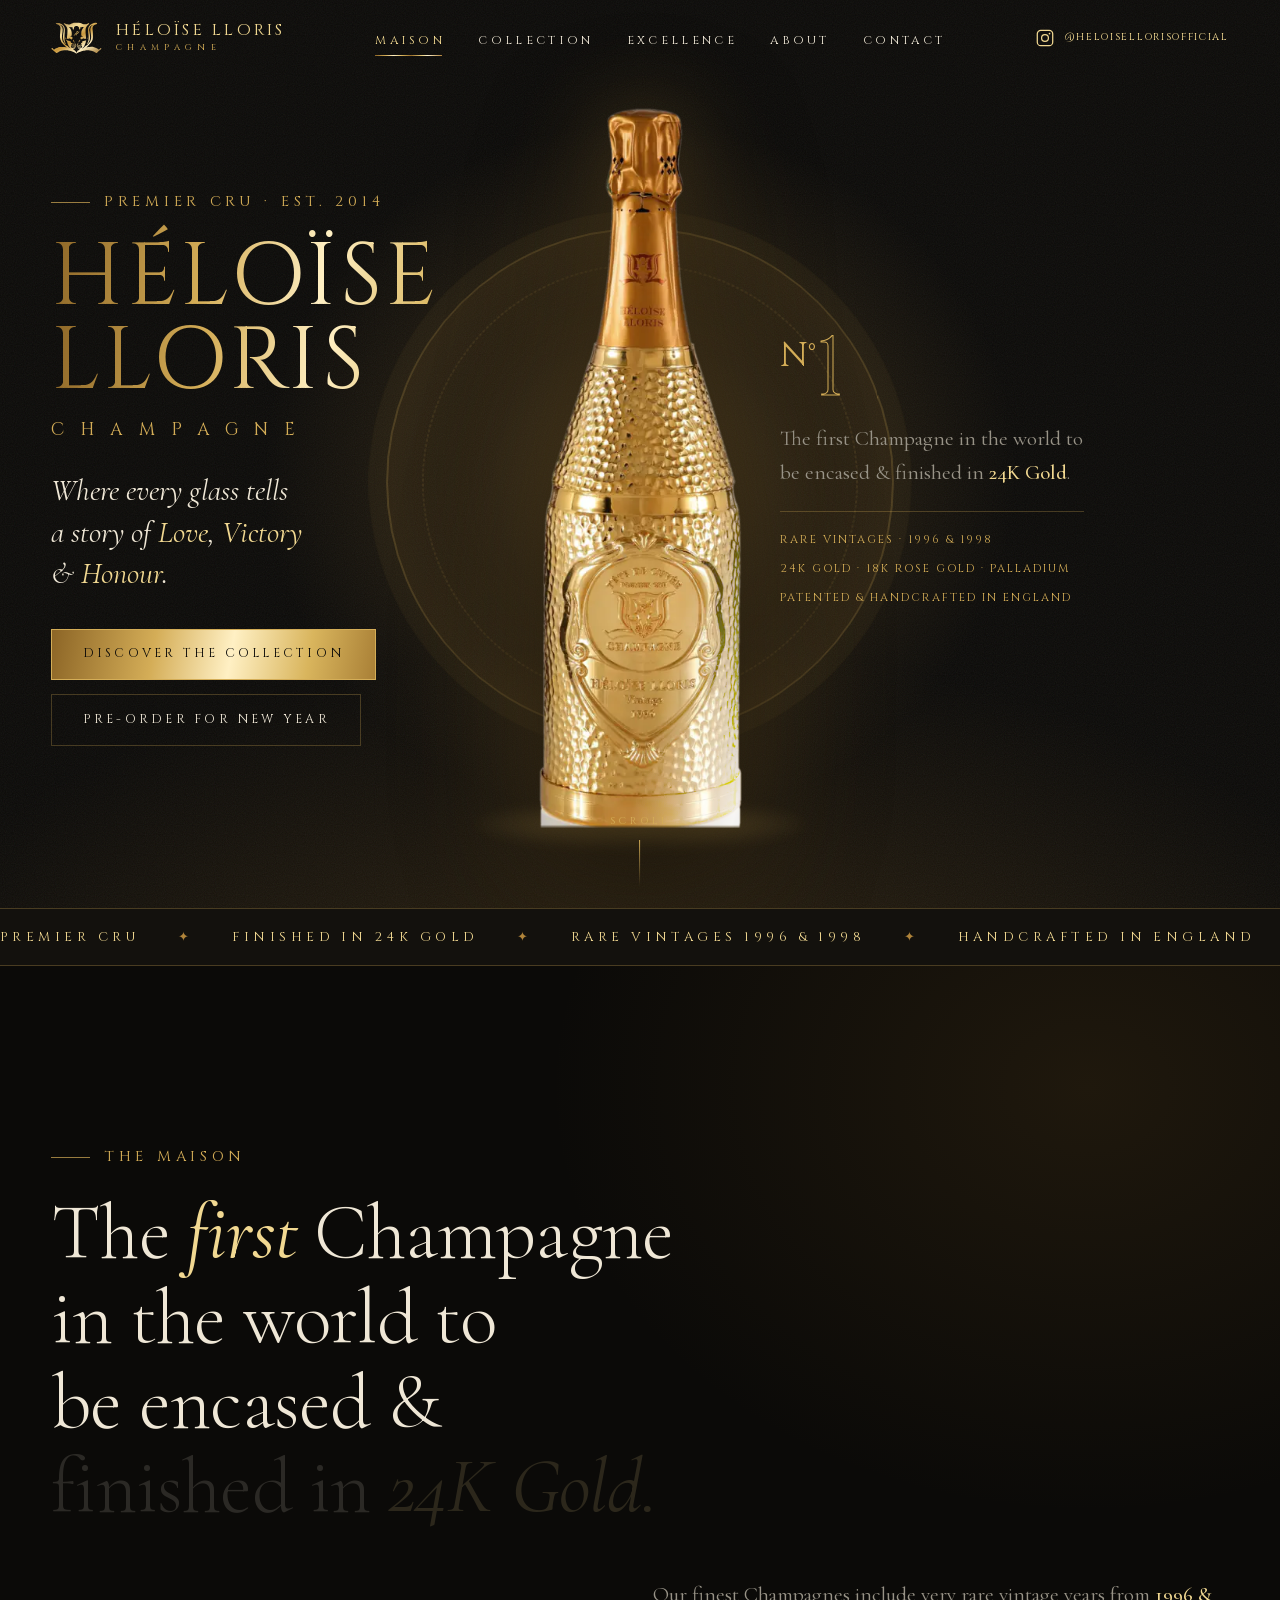
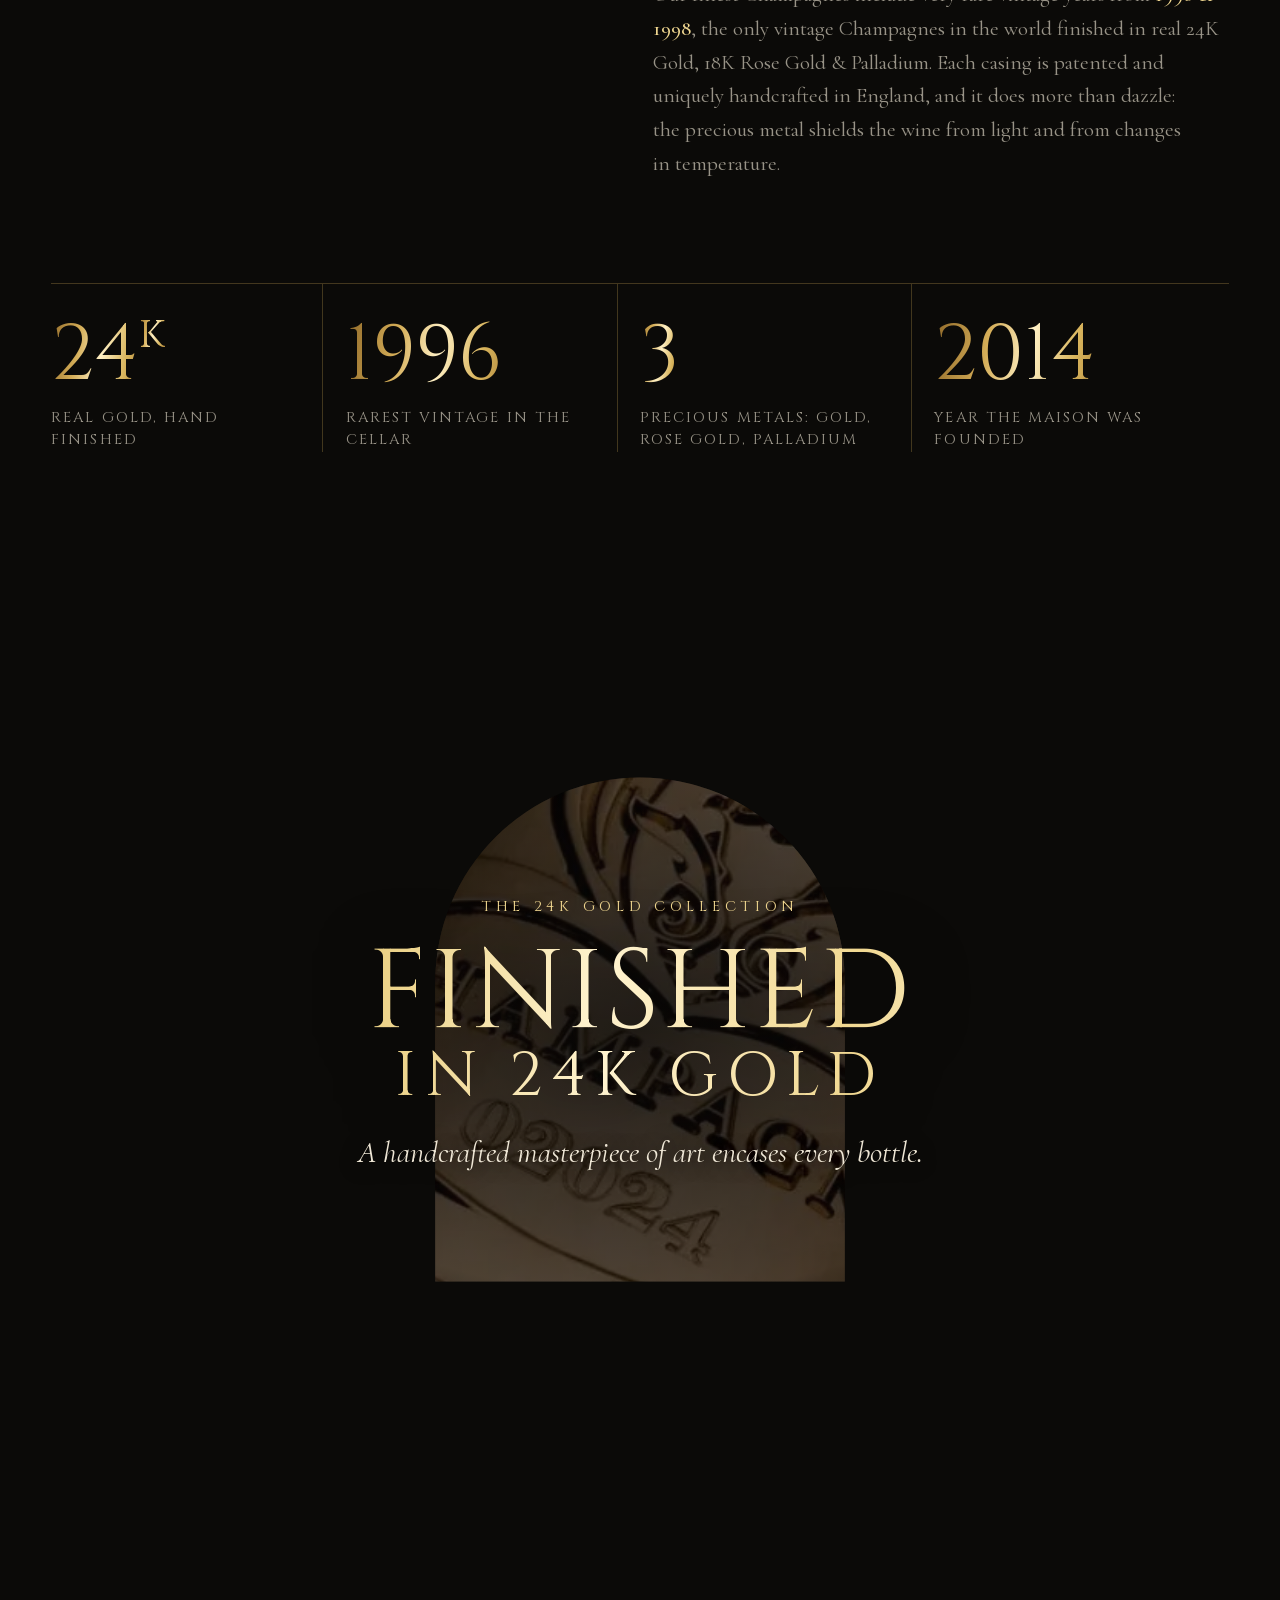
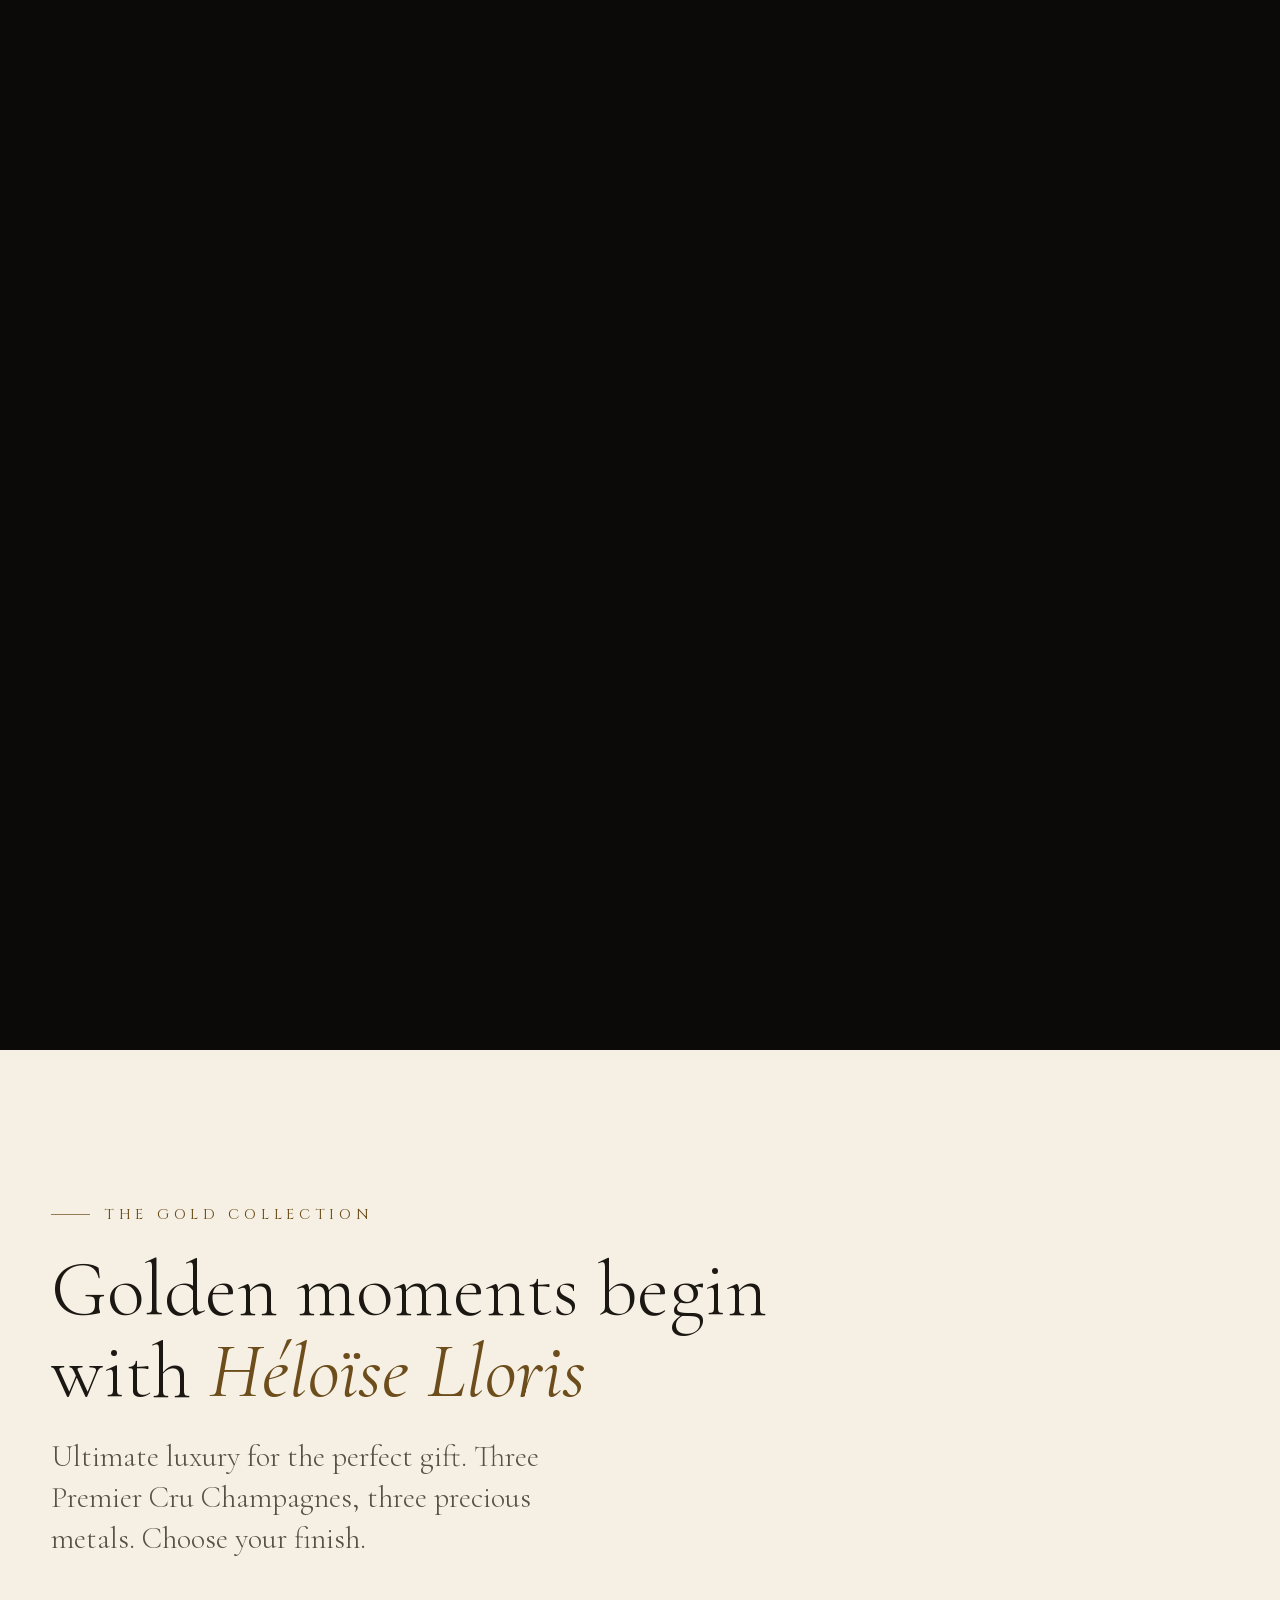
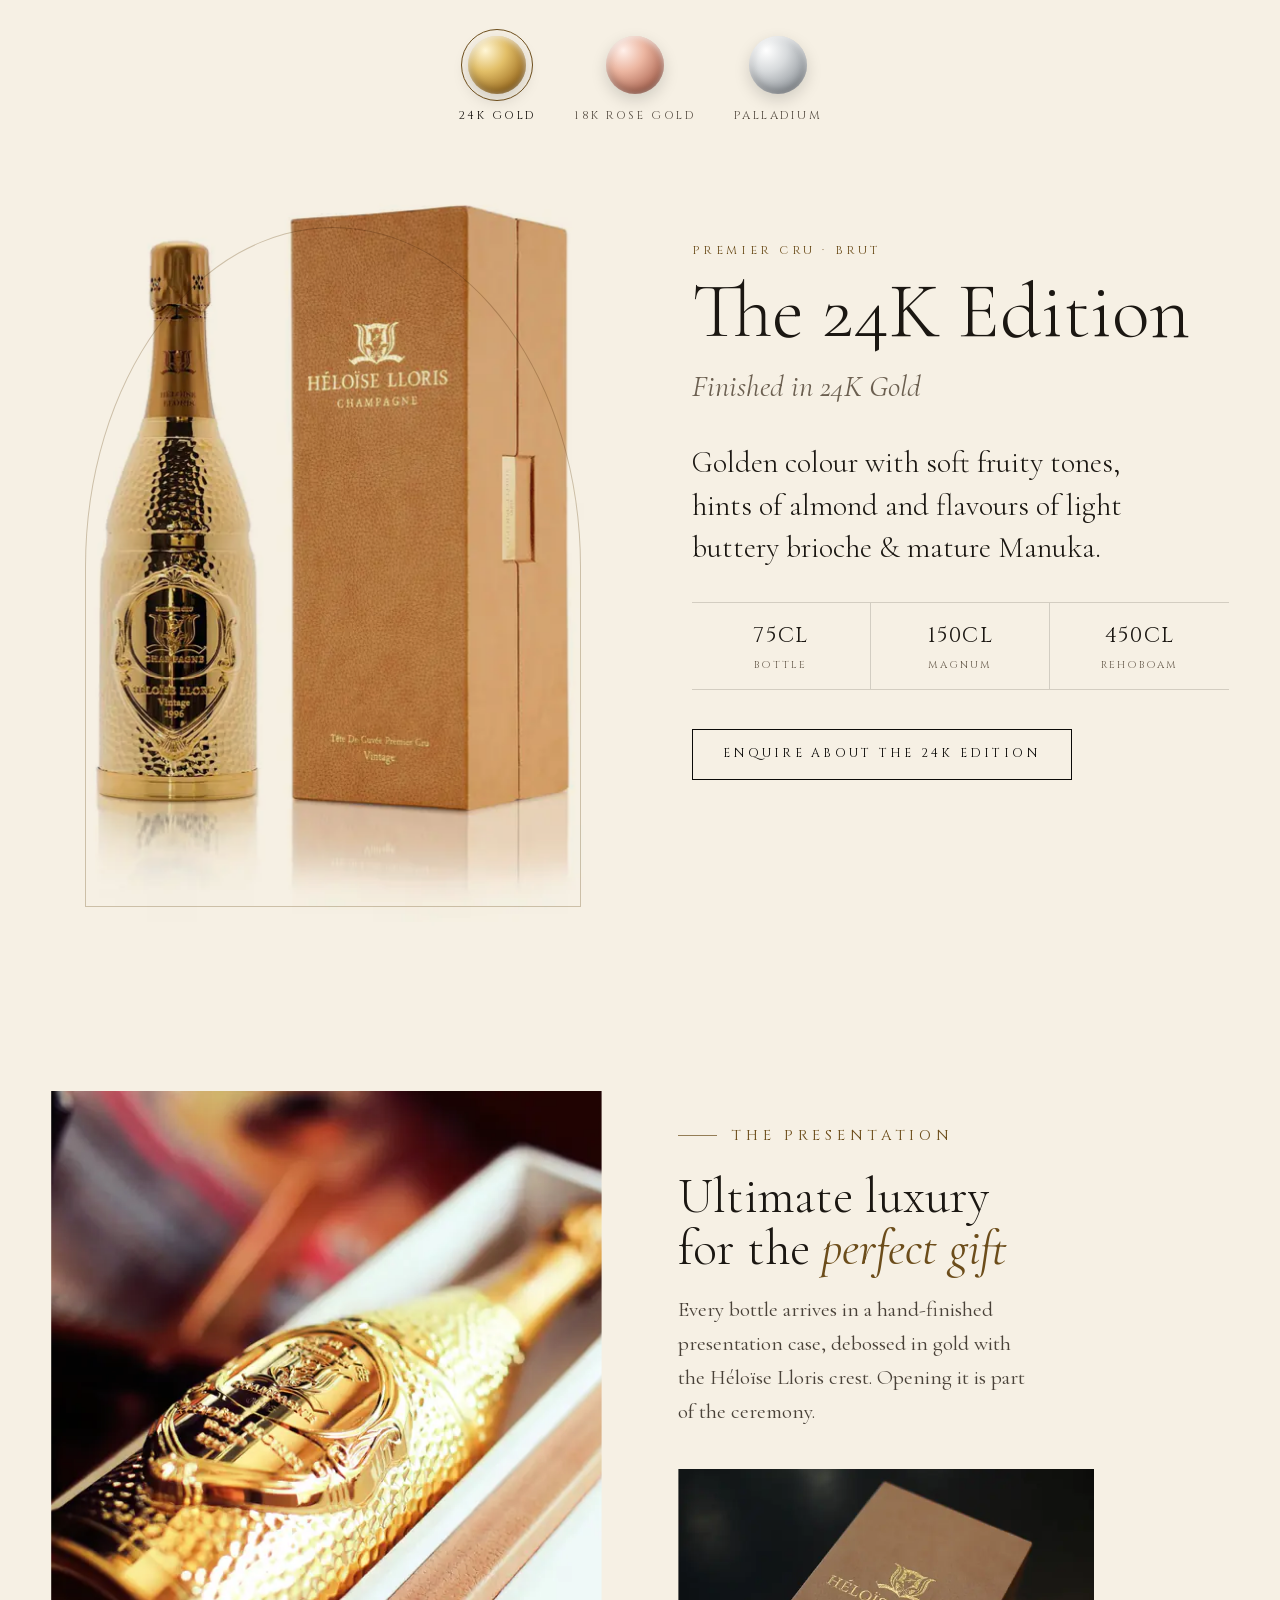
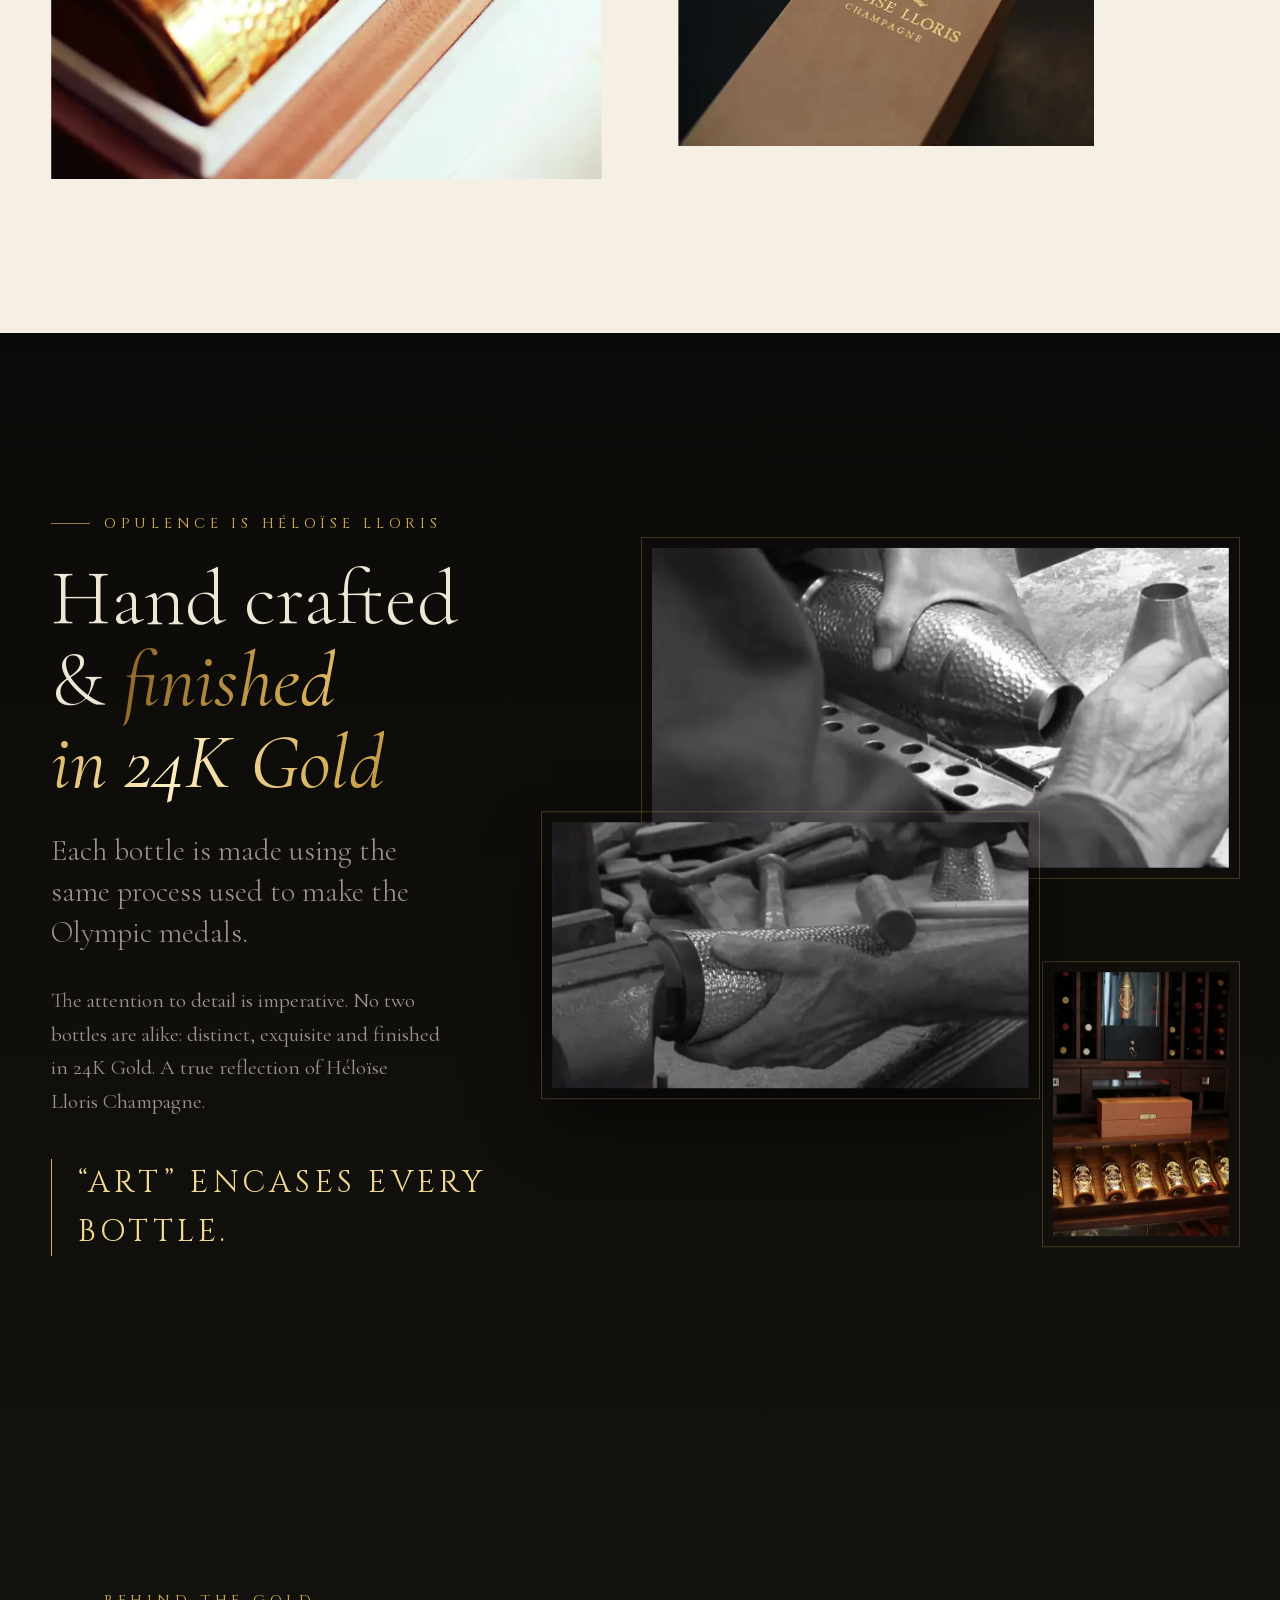
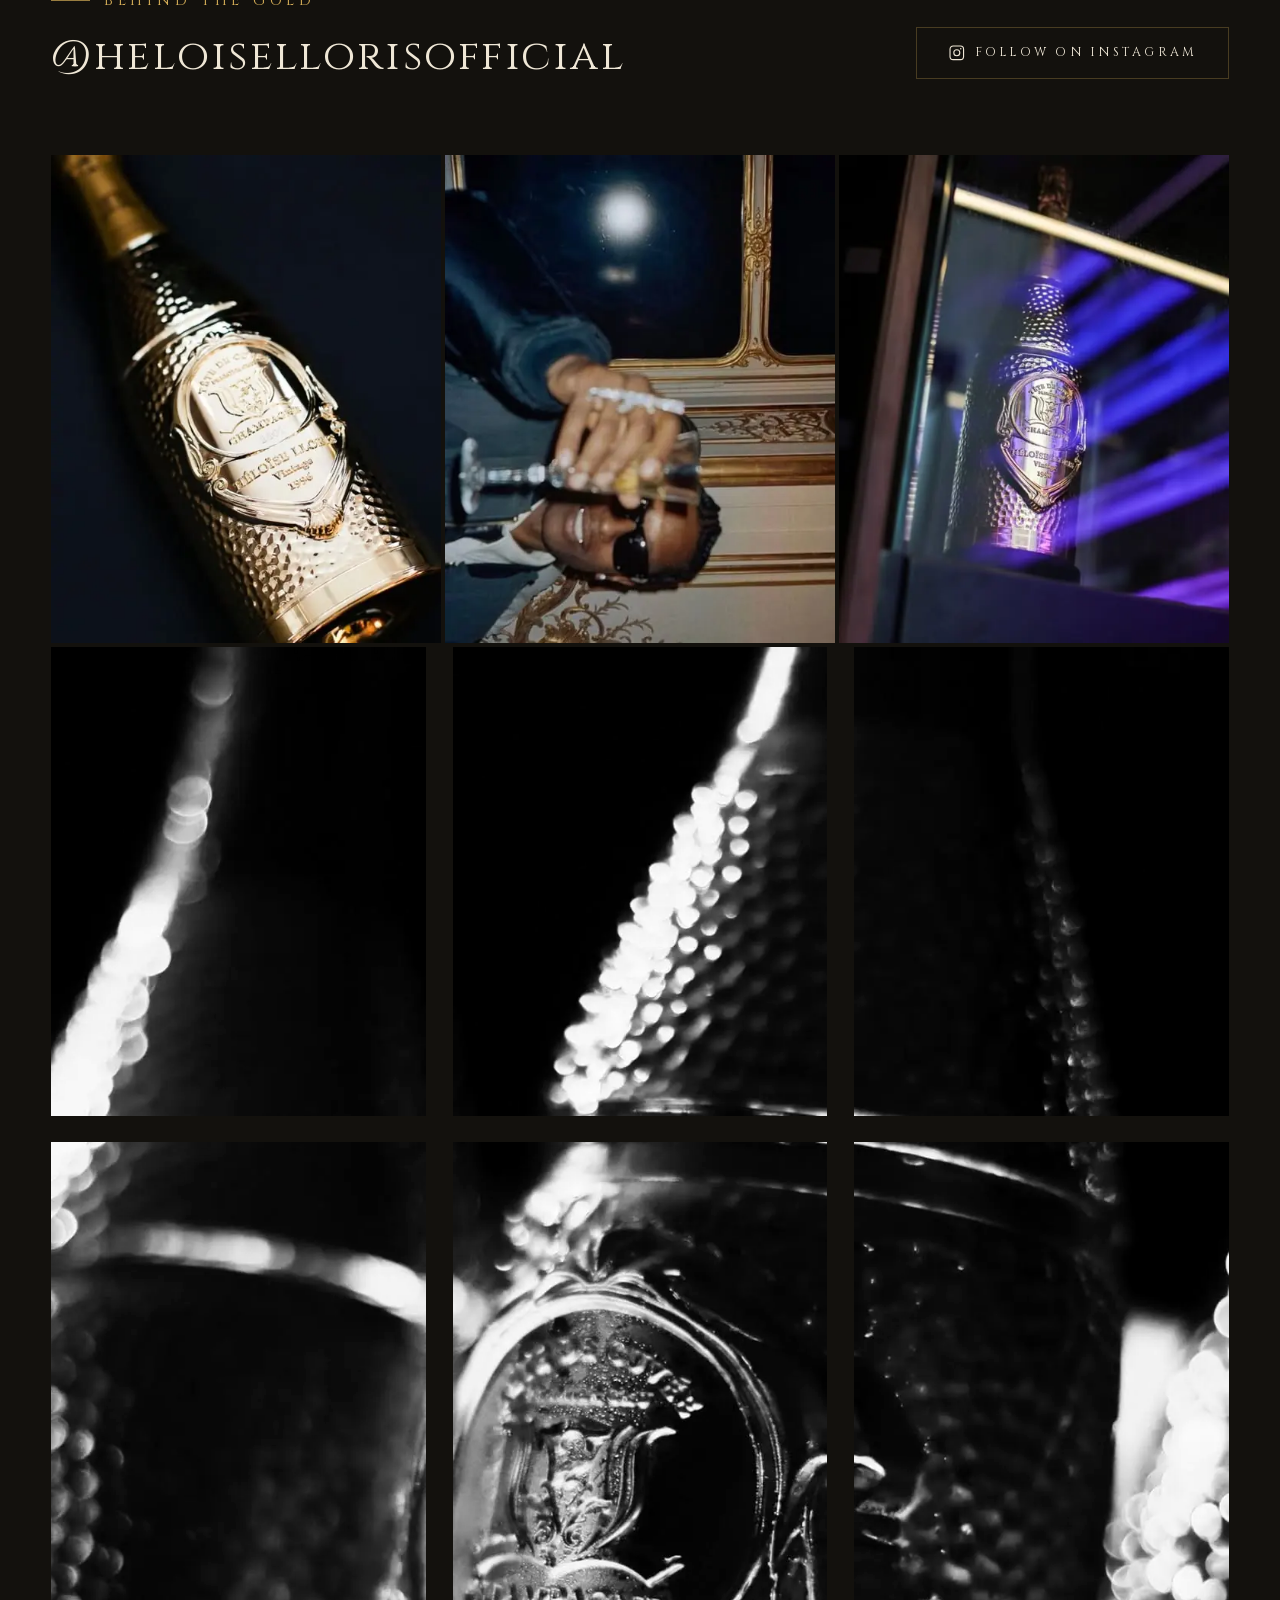
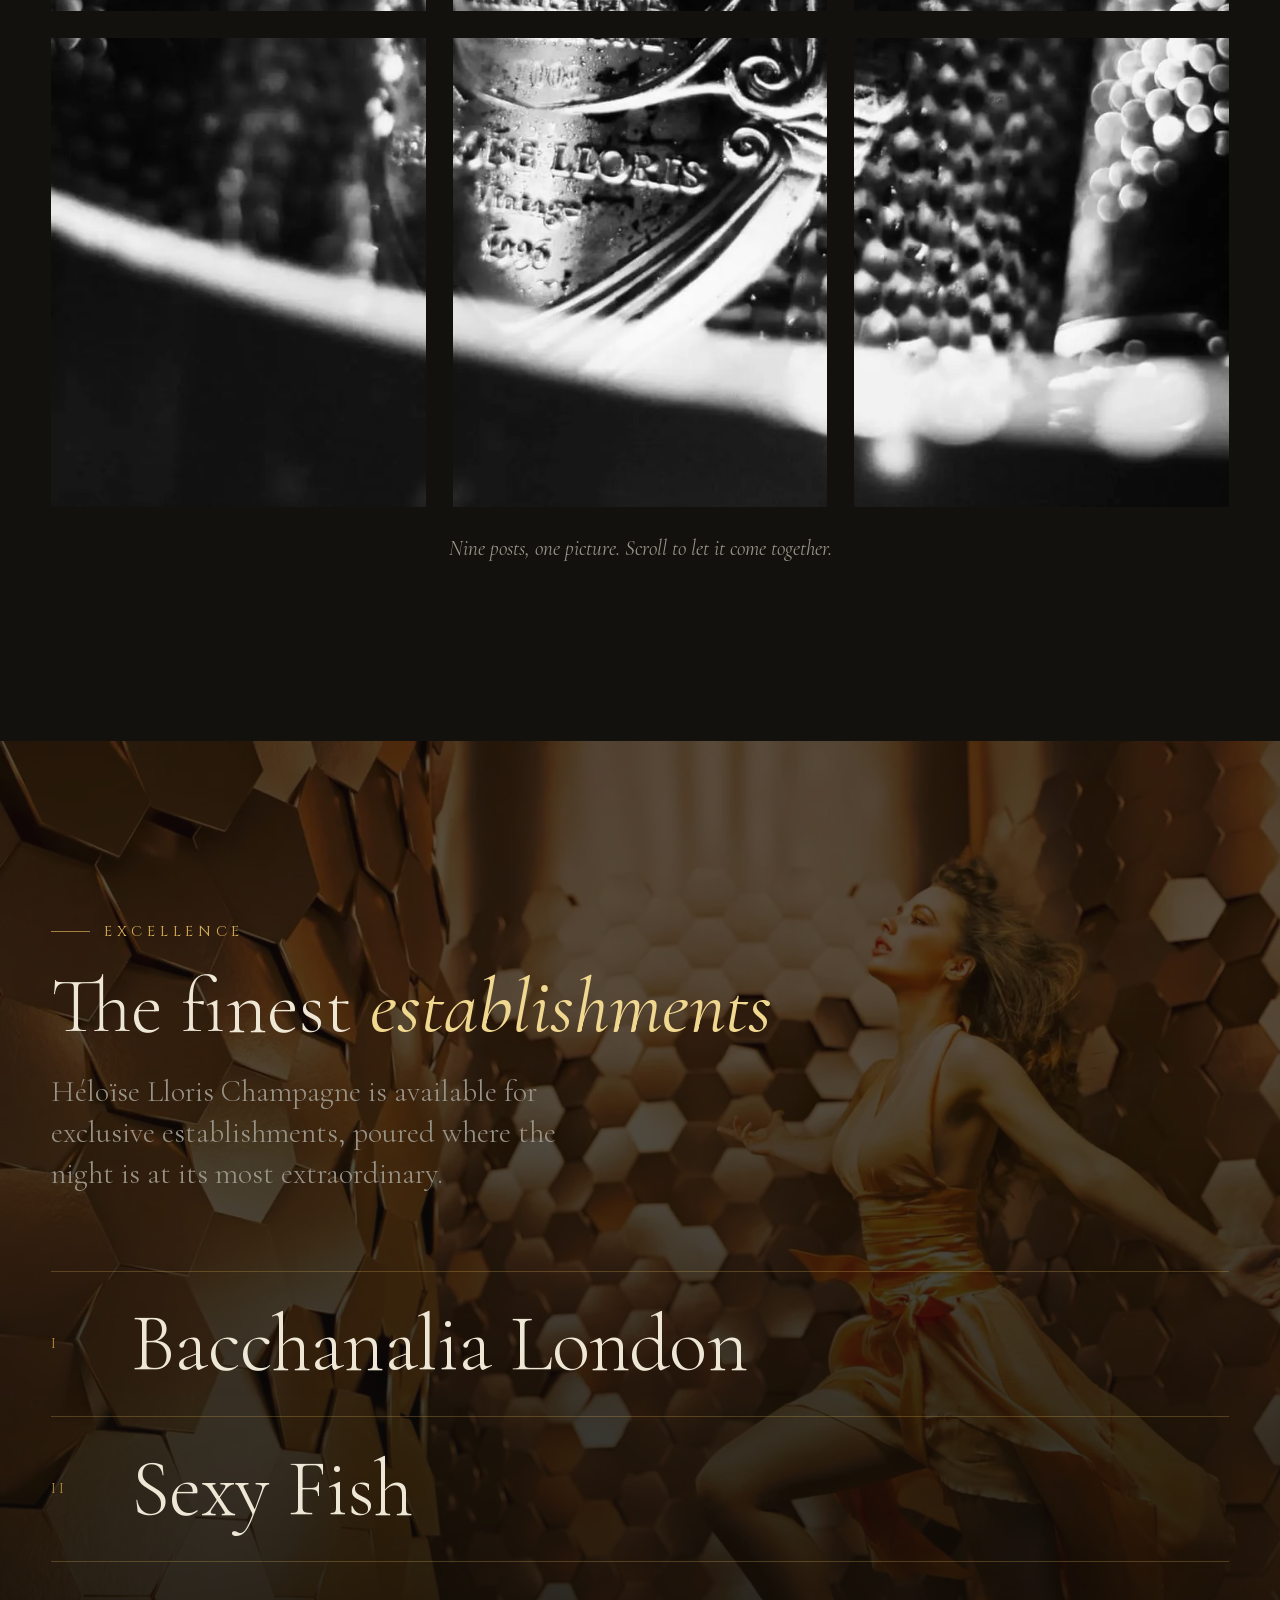
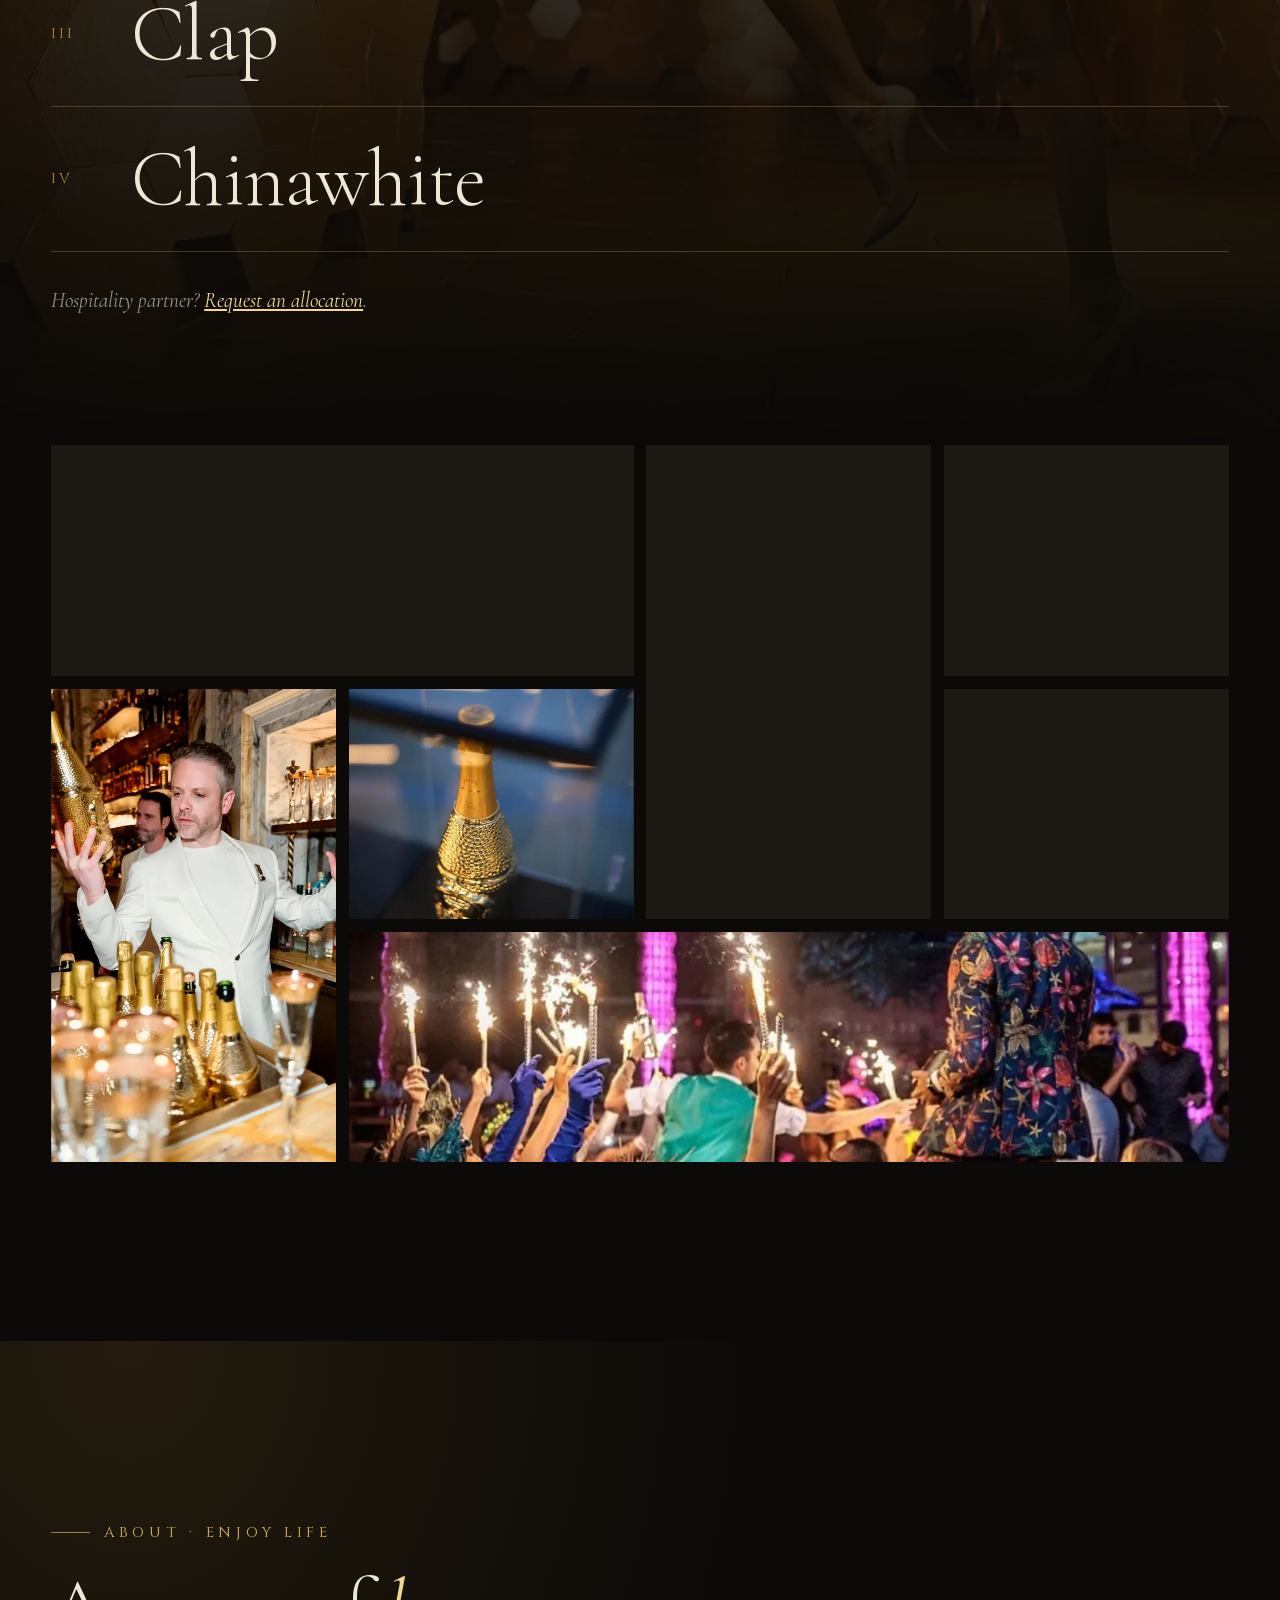
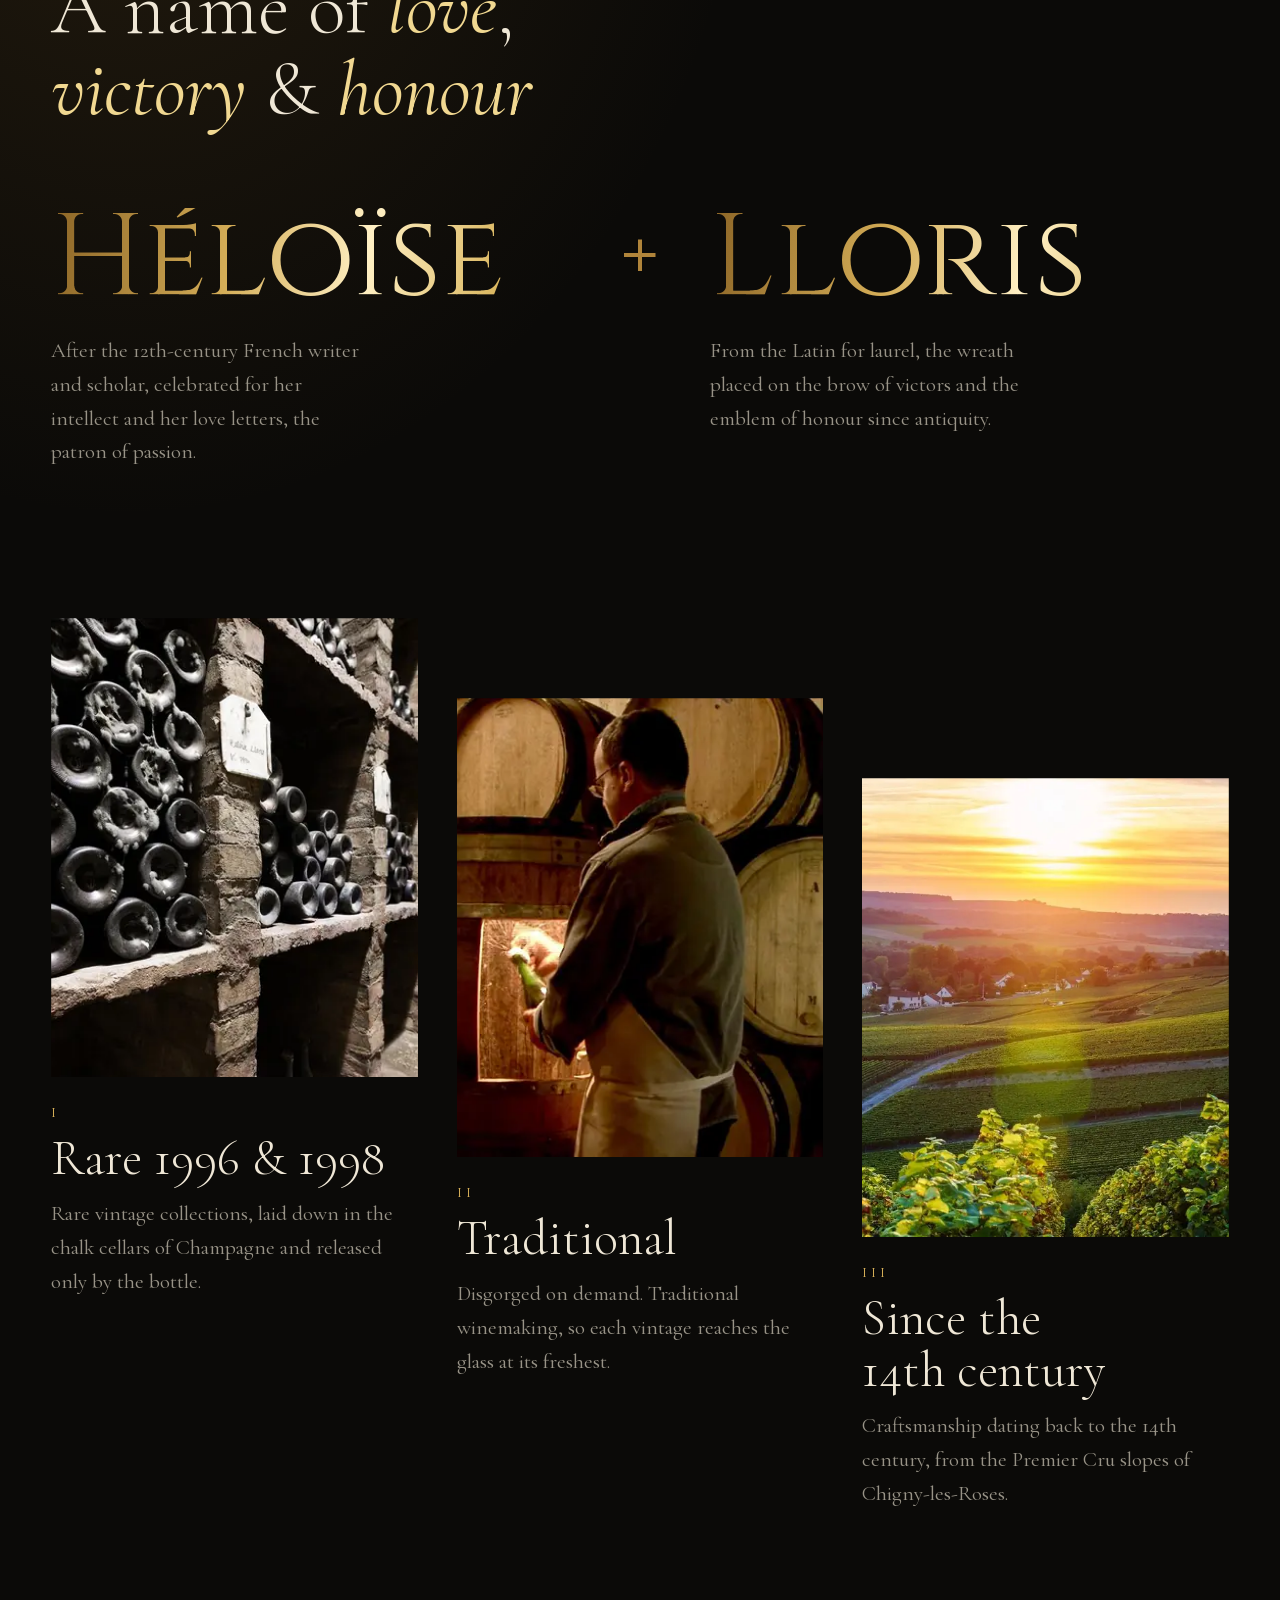
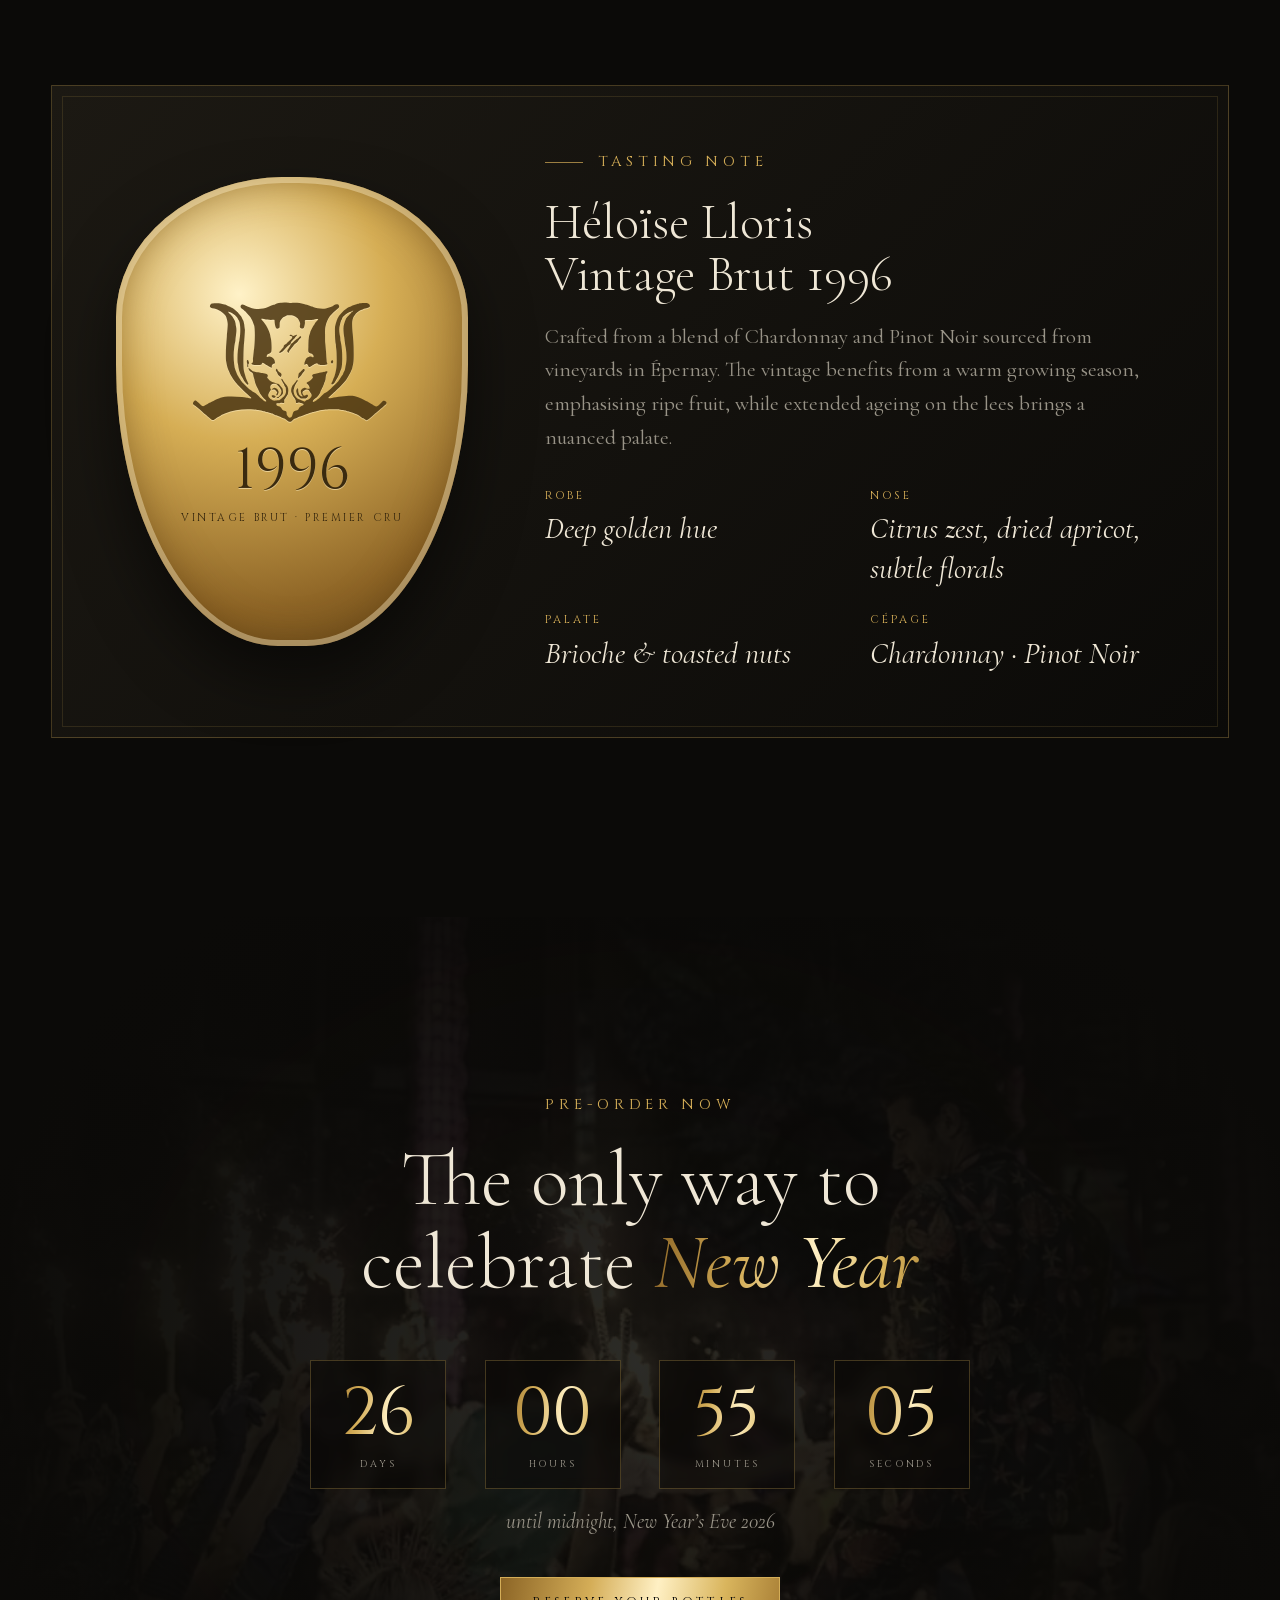
==== index.html @ 00c546fa "Rebuild Héloïse Lloris as a static, zero-dependency single page - index.html: hero with cut-out 24K " ====
<!doctype html>
<html lang="en-GB">
<head>
<meta charset="utf-8">
<meta name="viewport" content="width=device-width, initial-scale=1, viewport-fit=cover">
<title>Héloïse Lloris Champagne · Premier Cru Finished in 24K Gold</title>
<meta name="description" content="Héloïse Lloris: the first Champagne in the world encased and finished in 24K gold. Premier Cru and rare 1996 &amp; 1998 vintages in 24K gold, 18K rose gold and palladium, handcrafted in England.">
<meta name="theme-color" content="#0b0a08">
<meta name="color-scheme" content="dark light">
<link rel="canonical" href="https://tarne75.github.io/heloiselloris/">
<meta property="og:type" content="website">
<meta property="og:title" content="Héloïse Lloris Champagne · Finished in 24K Gold">
<meta property="og:description" content="The first Champagne in the world encased and finished in 24K gold. Premier Cru, handcrafted in England.">
<meta property="og:image" content="https://tarne75.github.io/heloiselloris/assets/img/og.jpg">
<meta name="twitter:card" content="summary_large_image">
<link rel="icon" href="favicon.svg" type="image/svg+xml">
<link rel="icon" href="favicon-32.png" sizes="32x32" type="image/png">
<link rel="apple-touch-icon" href="apple-touch-icon.png">
<link rel="manifest" href="site.webmanifest">
<link rel="preload" as="image" type="image/webp" href="assets/img/bottle-gold-420.webp" imagesrcset="assets/img/bottle-gold-260.webp 260w, assets/img/bottle-gold-420.webp 420w, assets/img/bottle-gold-640.webp 640w" imagesizes="(max-width: 760px) 34vw, 15vw" fetchpriority="high">
<link rel="preload" href="assets/fonts/cinzel.woff2" as="font" type="font/woff2" crossorigin>
<link rel="preload" href="assets/fonts/cormorant.woff2" as="font" type="font/woff2" crossorigin>
<link rel="stylesheet" href="assets/css/site.css">
<script>document.documentElement.classList.add("js")</script>
<script type="application/ld+json">
{"@context":"https://schema.org","@type":"Organization","name":"Héloïse Lloris Champagne","url":"https://heloiselloris.com/","email":"info@Heloise-Lloris.com","foundingDate":"2014","address":{"@type":"PostalAddress","streetAddress":"3 Rue De Rilly","postalCode":"51500","addressLocality":"Chigny-les-Roses","addressCountry":"FR"},"sameAs":["https://www.instagram.com/heloisellorisofficial/"]}
</script>
</head>
<body>
<svg class="sprite" aria-hidden="true" focusable="false">
  <defs>
    <linearGradient id="foil" x1="0" y1="0" x2="1" y2="1">
      <stop offset="0" stop-color="#8c6526"/><stop offset=".3" stop-color="#f3dc9a"/><stop offset=".5" stop-color="#c9973b"/><stop offset=".72" stop-color="#fff0c4"/><stop offset="1" stop-color="#9a6f2a"/>
    </linearGradient>
    <symbol id="ig" viewBox="0 0 24 24"><path fill="none" stroke="currentColor" stroke-width="1.5" d="M7 2.75h10A4.25 4.25 0 0 1 21.25 7v10A4.25 4.25 0 0 1 17 21.25H7A4.25 4.25 0 0 1 2.75 17V7A4.25 4.25 0 0 1 7 2.75Z"/><circle cx="12" cy="12" r="4.1" fill="none" stroke="currentColor" stroke-width="1.5"/><circle cx="17.4" cy="6.6" r="1.05" fill="currentColor"/></symbol>
  </defs>
</svg>

<a class="skip" href="#main">Skip to content</a>

<header class="masthead" id="top">
  <a class="brand" href="#home" aria-label="Héloïse Lloris Champagne, home">
    <svg class="brand__crest" aria-hidden="true"><use href="assets/img/crest-symbol.svg#crest"/></svg>
    <span class="brand__word">Héloïse Lloris <small>Champagne</small></span>
  </a>
  <nav class="nav" aria-label="Primary">
    <ul id="primary-nav" popover>
      <li class="nav__close"><button type="button" popovertarget="primary-nav" popovertargetaction="hide" aria-label="Close menu">×</button></li>
      <li><a href="#home">Maison</a></li>
      <li><a href="#collection">Collection</a></li>
      <li><a href="#excellence">Excellence</a></li>
      <li><a href="#about">About</a></li>
      <li><a href="#contact">Contact</a></li>
    </ul>
  </nav>
  <div class="masthead__tools">
    <a class="icon-link" href="https://www.instagram.com/heloisellorisofficial/" target="_blank" rel="noopener" aria-label="@heloisellorisofficial on Instagram (opens in a new tab)"><svg aria-hidden="true"><use href="#ig"/></svg><span class="icon-link__handle">@heloisellorisofficial</span></a>
    <button class="menu-btn" type="button" popovertarget="primary-nav" aria-label="Open menu"><span></span><span></span></button>
  </div>
  <span class="progress" aria-hidden="true"></span>
</header>

<main id="main">

  <!-- ============ HOME / HERO ============ -->
  <section class="hero" id="home" data-spy aria-labelledby="hero-title">
    <div class="hero__bubbles" aria-hidden="true"><i></i><i></i><i></i><i></i><i></i><i></i><i></i><i></i><i></i><i></i><i></i><i></i><i></i><i></i></div>
    <div class="hero__copy">
      <p class="eyebrow">Premier Cru · Est. 2014</p>
      <h1 class="hero__title" id="hero-title"><span class="foil">Héloïse</span> <span class="foil">Lloris</span><span class="hero__sub">Champagne</span></h1>
      <p class="hero__tagline">Where every glass tells a story of <em>Love</em>, <em>Victory</em> &amp; <em>Honour</em>.</p>
      <div class="hero__cta">
        <a class="btn btn--gold" href="#collection">Discover the collection</a>
        <a class="btn btn--ghost" href="#preorder">Pre-order for New Year</a>
      </div>
    </div>
    <figure class="hero__bottle">
      <span class="halo" aria-hidden="true"></span>
      <img src="assets/img/bottle-gold-420.webp" srcset="assets/img/bottle-gold-260.webp 260w, assets/img/bottle-gold-420.webp 420w, assets/img/bottle-gold-640.webp 640w" sizes="(max-width: 760px) 34vw, 15vw" width="420" height="1491" alt="A bottle of Héloïse Lloris Vintage 1996, encased in hammered 24K gold" fetchpriority="high">
      <span class="sweep" aria-hidden="true"></span>
    </figure>
    <aside class="hero__aside">
      <p class="numero"><span>N°</span>1</p>
      <p>The first Champagne in the world to be encased &amp; finished in <strong>24K Gold</strong>.</p>
      <ul class="hero__facts">
        <li>Rare vintages · 1996 &amp; 1998</li>
        <li>24K Gold · 18K Rose Gold · Palladium</li>
        <li>Patented &amp; handcrafted in England</li>
      </ul>
    </aside>
    <a class="scroll-cue" href="#manifesto"><span>Scroll</span><i aria-hidden="true"></i></a>
  </section>

  <div class="marquee" aria-hidden="true">
    <div class="marquee__track">
      <span>Premier Cru</span><b>✦</b><span>Finished in 24K Gold</span><b>✦</b><span>Rare Vintages 1996 &amp; 1998</span><b>✦</b><span>Handcrafted in England</span><b>✦</b><span>Disgorged on Demand</span><b>✦</b><span>Chigny-les-Roses</span><b>✦</b>
      <span>Premier Cru</span><b>✦</b><span>Finished in 24K Gold</span><b>✦</b><span>Rare Vintages 1996 &amp; 1998</span><b>✦</b><span>Handcrafted in England</span><b>✦</b><span>Disgorged on Demand</span><b>✦</b><span>Chigny-les-Roses</span><b>✦</b>
    </div>
  </div>

  <!-- ============ MANIFESTO ============ -->
  <section class="manifesto" id="manifesto" aria-labelledby="manifesto-title">
    <div class="wrap">
      <p class="eyebrow" data-reveal>The Maison</p>
      <h2 class="manifesto__text" id="manifesto-title" data-words>The first Champagne in the world to be encased &amp; finished in 24K Gold.</h2>
      <div class="manifesto__body" data-reveal>
        <p>Our finest Champagnes include very rare vintage years from <strong>1996 &amp; 1998</strong>, the only vintage Champagnes in the world finished in real 24K Gold, 18K Rose Gold &amp; Palladium. Each casing is patented and uniquely handcrafted in England, and it does more than dazzle: the precious metal shields the wine from light and from changes in temperature.</p>
      </div>
      <dl class="stats">
        <div data-reveal><dt><span data-count="24">24</span><em>K</em></dt><dd>Real gold, hand finished</dd></div>
        <div data-reveal style="--d:.1s"><dt><span data-count="1996">1996</span></dt><dd>Rarest vintage in the cellar</dd></div>
        <div data-reveal style="--d:.2s"><dt><span data-count="3">3</span></dt><dd>Precious metals: gold, rose gold, palladium</dd></div>
        <div data-reveal style="--d:.3s"><dt><span data-count="2014">2014</span></dt><dd>Year the Maison was founded</dd></div>
      </dl>
    </div>
  </section>

  <!-- ============ FINISHED IN 24K GOLD (scroll stage) ============ -->
  <section class="stage" id="gold" aria-labelledby="gold-title">
    <div class="stage__pin">
      <div class="stage__window">
        <img data-srcset="assets/img/crest-1998-640.webp 640w, assets/img/crest-1998-1125.webp 1125w" sizes="100vw" width="1125" height="1406" alt="Close-up of the hammered 24K gold casing, engraved Héloïse Lloris Vintage 1998" decoding="async" data-defer>
        <noscript><img src="assets/img/crest-1998-1125.webp" width="1125" height="1406" alt=""></noscript>
      </div>
      <div class="stage__copy">
        <p class="eyebrow">The 24K Gold Collection</p>
        <h2 id="gold-title"><span class="foil">Finished</span> <span class="foil">in 24K Gold</span></h2>
        <p>A handcrafted masterpiece of art encases every bottle.</p>
      </div>
    </div>
  </section>

  <!-- ============ COLLECTION ============ -->
  <section class="collection" id="collection" data-spy aria-labelledby="collection-title">
    <div class="wrap">
      <header class="section-head" data-reveal>
        <p class="eyebrow">The Gold Collection</p>
        <h2 id="collection-title">Golden moments begin with <em>Héloïse Lloris</em></h2>
        <p class="lede">Ultimate luxury for the perfect gift. Three Premier Cru Champagnes, three precious metals. Choose your finish.</p>
      </header>

      <div class="atelier" data-reveal>
        <fieldset class="metals">
          <legend class="visually-hidden">Choose a finish</legend>
          <label class="metal metal--gold"><input type="radio" name="metal" value="gold" checked><span class="metal__chip" aria-hidden="true"></span><span class="metal__name">24K Gold</span></label>
          <label class="metal metal--rose"><input type="radio" name="metal" value="rose"><span class="metal__chip" aria-hidden="true"></span><span class="metal__name">18K Rose Gold</span></label>
          <label class="metal metal--palladium"><input type="radio" name="metal" value="palladium"><span class="metal__chip" aria-hidden="true"></span><span class="metal__name">Palladium</span></label>
        </fieldset>

        <div class="atelier__stage">
          <div class="atelier__photos">
            <img class="ph ph--gold" src="assets/img/prod-gold-1000.webp" srcset="assets/img/prod-gold-560.webp 560w, assets/img/prod-gold-1000.webp 1000w" sizes="(max-width: 900px) 90vw, 42vw" width="1000" height="1370" alt="Héloïse Lloris 24K Edition bottle beside its leather presentation box" loading="lazy" decoding="async">
            <img class="ph ph--rose" src="assets/img/prod-rose-1000.webp" srcset="assets/img/prod-rose-560.webp 560w, assets/img/prod-rose-1000.webp 1000w" sizes="(max-width: 900px) 90vw, 42vw" width="1000" height="1370" alt="Héloïse Lloris 18K Edition bottle in rose gold beside its presentation box" loading="lazy" decoding="async">
            <img class="ph ph--palladium" src="assets/img/prod-palladium-1000.webp" srcset="assets/img/prod-palladium-560.webp 560w, assets/img/prod-palladium-1000.webp 1000w" sizes="(max-width: 900px) 90vw, 42vw" width="1000" height="1370" alt="Héloïse Lloris Palladium Edition bottle beside its presentation box" loading="lazy" decoding="async">
          </div>

          <div class="atelier__panels">
            <article class="edition edition--gold">
              <p class="edition__kicker">Premier Cru · Brut</p>
              <h3>The 24K Edition</h3>
              <p class="edition__finish">Finished in 24K Gold</p>
              <p>Golden colour with soft fruity tones, hints of almond and flavours of light buttery brioche &amp; mature Manuka.</p>
              <ul class="sizes" aria-label="Available sizes"><li><b>75cl</b>Bottle</li><li><b>150cl</b>Magnum</li><li><b>450cl</b>Rehoboam</li></ul>
              <a class="btn btn--ink" href="#contact" data-enquire="24K Edition">Enquire about the 24K Edition</a>
            </article>
            <article class="edition edition--rose">
              <p class="edition__kicker">Premier Cru · Extra Dry Rosé</p>
              <h3>The 18K Edition</h3>
              <p class="edition__finish">Finished in 18K Rose Gold</p>
              <p>Pale pink colour, exuberant sparkle, with layers of zesty cherry blossom, light fruitiness and a delicious background hint of crisp blueberries.</p>
              <ul class="sizes" aria-label="Available sizes"><li><b>75cl</b>Bottle</li><li><b>150cl</b>Magnum</li><li><b>450cl</b>Rehoboam</li></ul>
              <a class="btn btn--ink" href="#contact" data-enquire="18K Edition">Enquire about the 18K Edition</a>
            </article>
            <article class="edition edition--palladium">
              <p class="edition__kicker">Premier Cru · Sec</p>
              <h3>The Palladium Edition</h3>
              <p class="edition__finish">Finished in Palladium</p>
              <p>Pale gold with sweet jasmine &amp; Manuka flavours, light almond tones &amp; a zesty fruitiness.</p>
              <ul class="sizes" aria-label="Available sizes"><li><b>75cl</b>Bottle</li><li><b>150cl</b>Magnum</li><li><b>450cl</b>Rehoboam</li></ul>
              <a class="btn btn--ink" href="#contact" data-enquire="Palladium Edition">Enquire about the Palladium Edition</a>
            </article>
          </div>
        </div>
      </div>

      <div class="gift">
        <figure class="gift__img reveal-img" data-reveal="img">
          <img src="assets/img/giftbox-1200.webp" srcset="assets/img/giftbox-640.webp 640w, assets/img/giftbox-1200.webp 1200w" sizes="(max-width: 900px) 92vw, 46vw" width="1200" height="1346" alt="A gold Héloïse Lloris bottle resting in its luxury gift box" loading="lazy" decoding="async">
        </figure>
        <div class="gift__copy" data-reveal>
          <p class="eyebrow">The Presentation</p>
          <h3>Ultimate luxury for the <em>perfect gift</em></h3>
          <p>Every bottle arrives in a hand-finished presentation case, debossed in gold with the Héloïse Lloris crest. Opening it is part of the ceremony.</p>
          <figure class="gift__inset reveal-img" data-reveal="img">
            <img src="assets/img/box-640.webp" srcset="assets/img/box-640.webp 640w, assets/img/box-1050.webp 1050w" sizes="(max-width: 900px) 80vw, 26vw" width="1050" height="700" alt="The leather Héloïse Lloris case, debossed with the gold crest" loading="lazy" decoding="async">
          </figure>
        </div>
      </div>
    </div>
  </section>

  <!-- ============ CRAFT / OPULENCE ============ -->
  <section class="craft" id="craft" aria-labelledby="craft-title">
    <div class="wrap craft__grid">
      <div class="craft__copy" data-reveal>
        <p class="eyebrow">Opulence is Héloïse Lloris</p>
        <h2 id="craft-title">Hand crafted &amp; <span class="foil">finished in 24K Gold</span></h2>
        <p class="lede">Each bottle is made using the same process used to make the Olympic medals.</p>
        <p>The attention to detail is imperative. No two bottles are alike: distinct, exquisite and finished in 24K Gold. A true reflection of Héloïse Lloris Champagne.</p>
        <blockquote class="craft__quote"><p>“Art” encases every bottle.</p></blockquote>
      </div>
      <figure class="craft__a reveal-img" data-reveal="img" data-parallax="-0.06">
        <img src="assets/img/craft-1-1100.webp" srcset="assets/img/craft-1-640.webp 640w, assets/img/craft-1-1100.webp 1100w" sizes="(max-width: 900px) 92vw, 44vw" width="1100" height="610" alt="A craftsman's hands shaping a hammered metal casing" loading="lazy" decoding="async">
      </figure>
      <figure class="craft__b reveal-img" data-reveal="img" data-parallax="0.08">
        <img src="assets/img/craft-2-1100.webp" srcset="assets/img/craft-2-640.webp 640w, assets/img/craft-2-1100.webp 1100w" sizes="(max-width: 900px) 92vw, 36vw" width="1100" height="614" alt="Hammering the textured surface of a casing by hand" loading="lazy" decoding="async">
      </figure>
      <figure class="craft__c reveal-img" data-reveal="img" data-parallax="-0.1">
        <img src="assets/img/cabinet-467.webp" width="467" height="700" alt="A wall of gold Héloïse Lloris bottles beneath a display cabinet" loading="lazy" decoding="async">
      </figure>
    </div>
  </section>

  <!-- ============ INSTAGRAM ============ -->
  <section class="insta" id="instagram" aria-labelledby="insta-title">
    <div class="wrap">
      <header class="section-head section-head--split" data-reveal>
        <div>
          <p class="eyebrow">Behind the Gold</p>
          <h2 id="insta-title">@heloisellorisofficial</h2>
        </div>
        <a class="btn btn--ghost" href="https://www.instagram.com/heloisellorisofficial/" target="_blank" rel="noopener"><svg class="i" aria-hidden="true"><use href="#ig"/></svg> Follow on Instagram</a>
      </header>
      <div class="ig-feed">
        <a class="ig-tile" href="https://www.instagram.com/heloisellorisofficial/" target="_blank" rel="noopener" data-reveal style="--d:0s"><img src="assets/img/ig-01.webp" width="512" height="640" alt="A gold Vintage 1996 bottle against midnight blue" loading="lazy" decoding="async"></a>
        <a class="ig-tile" href="https://www.instagram.com/heloisellorisofficial/" target="_blank" rel="noopener" data-reveal style="--d:.08s"><img src="assets/img/ig-02.webp" width="512" height="640" alt="A guest raising a Héloïse Lloris bottle in a gilded salon" loading="lazy" decoding="async"></a>
        <a class="ig-tile" href="https://www.instagram.com/heloisellorisofficial/" target="_blank" rel="noopener" data-reveal style="--d:.16s"><img src="assets/img/ig-03.webp" width="512" height="640" alt="A palladium bottle lit in violet inside a glass display" loading="lazy" decoding="async"></a>
      </div>
      <div class="puzzle" data-puzzle aria-label="A nine-post Instagram mosaic showing a Héloïse Lloris Vintage 1996 bottle in black and white" role="img">
        <img src="assets/img/ig-04.webp" width="450" height="563" alt="" loading="lazy" decoding="async">
        <img src="assets/img/ig-05.webp" width="450" height="563" alt="" loading="lazy" decoding="async">
        <img src="assets/img/ig-06.webp" width="450" height="563" alt="" loading="lazy" decoding="async">
        <img src="assets/img/ig-07.webp" width="450" height="563" alt="" loading="lazy" decoding="async">
        <img src="assets/img/ig-08.webp" width="450" height="563" alt="" loading="lazy" decoding="async">
        <img src="assets/img/ig-09.webp" width="450" height="563" alt="" loading="lazy" decoding="async">
        <img src="assets/img/ig-10.webp" width="450" height="563" alt="" loading="lazy" decoding="async">
        <img src="assets/img/ig-11.webp" width="450" height="563" alt="" loading="lazy" decoding="async">
        <img src="assets/img/ig-12.webp" width="450" height="563" alt="" loading="lazy" decoding="async">
      </div>
      <p class="puzzle__caption" data-reveal>Nine posts, one picture. Scroll to let it come together.</p>
    </div>
  </section>

  <!-- ============ EXCELLENCE ============ -->
  <section class="excellence" id="excellence" data-spy aria-labelledby="excellence-title">
    <div class="excellence__bg" aria-hidden="true">
      <img src="assets/img/dancer-1000.webp" srcset="assets/img/dancer-1000.webp 1000w, assets/img/dancer-2000.webp 2000w" sizes="100vw" width="2000" height="1392" alt="" loading="lazy" decoding="async">
    </div>
    <div class="wrap">
      <header class="section-head" data-reveal>
        <p class="eyebrow">Excellence</p>
        <h2 id="excellence-title">The finest <em>establishments</em></h2>
        <p class="lede">Héloïse Lloris Champagne is available for exclusive establishments, poured where the night is at its most extraordinary.</p>
      </header>
      <ol class="venues" data-venues>
        <li data-reveal><a href="#contact" data-enquire="Establishments"><span class="venues__n">I</span><span class="venues__name">Bacchanalia London</span><img src="assets/img/night-host-600.webp" width="600" height="900" alt="" loading="lazy" decoding="async"></a></li>
        <li data-reveal><a href="#contact" data-enquire="Establishments"><span class="venues__n">II</span><span class="venues__name">Sexy Fish</span><img src="assets/img/night-pour-718.webp" width="718" height="673" alt="" loading="lazy" decoding="async"></a></li>
        <li data-reveal><a href="#contact" data-enquire="Establishments"><span class="venues__n">III</span><span class="venues__name">Clap</span><img src="assets/img/night-party-600.webp" width="600" height="736" alt="" loading="lazy" decoding="async"></a></li>
        <li data-reveal><a href="#contact" data-enquire="Establishments"><span class="venues__n">IV</span><span class="venues__name">Chinawhite</span><img src="assets/img/night-sparks-700.webp" width="700" height="458" alt="" loading="lazy" decoding="async"></a></li>
      </ol>
      <p class="venues__note" data-reveal>Hospitality partner? <a href="#contact" data-enquire="Establishments">Request an allocation</a>.</p>

      <div class="gallery" data-gallery>
        <button class="g g--wide" type="button" data-full="assets/img/bar-2000.webp" data-reveal="img"><img src="assets/img/bar-1000.webp" width="1000" height="434" alt="Gold Héloïse Lloris bottles on a lounge bar" loading="lazy" decoding="async"></button>
        <button class="g g--tall" type="button" data-full="assets/img/icebucket-1000.webp" data-reveal="img"><img src="assets/img/icebucket-600.webp" width="600" height="794" alt="Gold bottles chilling on ice in a gold bucket" loading="lazy" decoding="async"></button>
        <button class="g" type="button" data-full="assets/img/london-1050.webp" data-reveal="img"><img src="assets/img/london-1050.webp" width="1050" height="700" alt="A bottle on display with St Paul's Cathedral lit behind at dusk" loading="lazy" decoding="async"></button>
        <button class="g g--tall" type="button" data-full="assets/img/night-host-1000.webp" data-reveal="img"><img src="assets/img/night-host-600.webp" width="600" height="900" alt="A host presenting a gold bottle at the bar" loading="lazy" decoding="async"></button>
        <button class="g" type="button" data-full="assets/img/display-1050.webp" data-reveal="img"><img src="assets/img/display-640.webp" width="640" height="427" alt="A gold bottle glowing inside a glass display case" loading="lazy" decoding="async"></button>
        <button class="g" type="button" data-full="assets/img/laduree-1200.webp" data-reveal="img"><img src="assets/img/laduree-640.webp" width="640" height="640" alt="Afternoon tea with macarons and a Héloïse Lloris gift box" loading="lazy" decoding="async"></button>
        <button class="g g--wide" type="button" data-full="assets/img/night-sparks-1170.webp" data-reveal="img"><img src="assets/img/night-sparks-1170.webp" width="1170" height="765" alt="Sparklers held high as bottles arrive at a club table" loading="lazy" decoding="async"></button>
      </div>
    </div>
  </section>

  <!-- ============ ABOUT ============ -->
  <section class="about" id="about" data-spy aria-labelledby="about-title">
    <div class="wrap">
      <header class="section-head" data-reveal>
        <p class="eyebrow">About · Enjoy Life</p>
        <h2 id="about-title">A name of <em>love</em>, <em>victory</em> &amp; <em>honour</em></h2>
      </header>
      <div class="name-story">
        <div class="name-story__word" data-reveal>
          <p class="big-word">Héloïse</p>
          <p>After the 12th-century French writer and scholar, celebrated for her intellect and her love letters, the patron of passion.</p>
        </div>
        <span class="name-story__plus" aria-hidden="true">+</span>
        <div class="name-story__word" data-reveal style="--d:.12s">
          <p class="big-word">Lloris</p>
          <p>From the Latin for laurel, the wreath placed on the brow of victors and the emblem of honour since antiquity.</p>
        </div>
      </div>

      <div class="pillars">
        <article class="pillar" data-reveal>
          <figure class="reveal-img" data-reveal="img"><img src="assets/img/cellar-800.webp" srcset="assets/img/cellar-800.webp 800w, assets/img/cellar-1700.webp 1700w" sizes="(max-width: 900px) 92vw, 30vw" width="1700" height="956" alt="Rows of vintage bottles resting in chalk cellars" loading="lazy" decoding="async"></figure>
          <p class="pillar__n">I</p>
          <h3>Rare 1996 &amp; 1998</h3>
          <p>Rare vintage collections, laid down in the chalk cellars of Champagne and released only by the bottle.</p>
        </article>
        <article class="pillar" data-reveal style="--d:.1s">
          <figure class="reveal-img" data-reveal="img"><img src="assets/img/disgorge-800.webp" srcset="assets/img/disgorge-800.webp 800w, assets/img/disgorge-1600.webp 1600w" sizes="(max-width: 900px) 92vw, 30vw" width="1600" height="940" alt="A cellar master working among oak barrels" loading="lazy" decoding="async"></figure>
          <p class="pillar__n">II</p>
          <h3>Traditional</h3>
          <p>Disgorged on demand. Traditional winemaking, so each vintage reaches the glass at its freshest.</p>
        </article>
        <article class="pillar" data-reveal style="--d:.2s">
          <figure class="reveal-img" data-reveal="img"><img src="assets/img/vineyard-1000.webp" width="1000" height="667" alt="Sunrise over the Premier Cru vineyards of the Montagne de Reims" loading="lazy" decoding="async"></figure>
          <p class="pillar__n">III</p>
          <h3>Since the 14th century</h3>
          <p>Craftsmanship dating back to the 14th century, from the Premier Cru slopes of Chigny-les-Roses.</p>
        </article>
      </div>

      <article class="tasting" data-reveal>
        <div class="tasting__label">
          <svg class="tasting__crest" aria-hidden="true"><use href="assets/img/crest-symbol.svg#crest"/></svg>
          <p class="tasting__year">1996</p>
          <p class="tasting__name">Vintage Brut · Premier Cru</p>
        </div>
        <div class="tasting__notes">
          <p class="eyebrow">Tasting note</p>
          <h3>Héloïse Lloris Vintage Brut 1996</h3>
          <p>Crafted from a blend of Chardonnay and Pinot Noir sourced from vineyards in Épernay. The vintage benefits from a warm growing season, emphasising ripe fruit, while extended ageing on the lees brings a nuanced palate.</p>
          <dl class="notes">
            <div><dt>Robe</dt><dd>Deep golden hue</dd></div>
            <div><dt>Nose</dt><dd>Citrus zest, dried apricot, subtle florals</dd></div>
            <div><dt>Palate</dt><dd>Brioche &amp; toasted nuts</dd></div>
            <div><dt>Cépage</dt><dd>Chardonnay · Pinot Noir</dd></div>
          </dl>
        </div>
      </article>
    </div>
  </section>

  <!-- ============ NEW YEAR PRE-ORDER ============ -->
  <section class="preorder" id="preorder" aria-labelledby="preorder-title">
    <div class="preorder__bg" aria-hidden="true"><img src="assets/img/night-sparks-1170.webp" width="1170" height="765" alt="" loading="lazy" decoding="async"></div>
    <div class="wrap preorder__inner" data-reveal>
      <p class="eyebrow">Pre-order now</p>
      <h2 id="preorder-title">The only way to celebrate <span class="foil">New Year</span></h2>
      <div class="countdown" data-countdown role="timer" aria-live="off">
        <div><span data-unit="d">00</span><small>Days</small></div>
        <div><span data-unit="h">00</span><small>Hours</small></div>
        <div><span data-unit="m">00</span><small>Minutes</small></div>
        <div><span data-unit="s">00</span><small>Seconds</small></div>
      </div>
      <p class="countdown__label">until midnight, <span data-countdown-year>New Year’s Eve</span></p>
      <a class="btn btn--gold" href="#contact" data-enquire="New Year pre-order">Reserve your bottles</a>
    </div>
  </section>

  <!-- ============ CONTACT ============ -->
  <section class="contact" id="contact" data-spy aria-labelledby="contact-title">
    <div class="wrap contact__grid">
      <div class="contact__intro" data-reveal>
        <p class="eyebrow">Enquiries</p>
        <h2 id="contact-title">For all enquiries, <em>please contact us</em></h2>
        <p>Private orders, gifting, stockists and hospitality allocations. A member of the Maison will reply personally.</p>
        <ul class="contact__list">
          <li><span>Email</span><a href="mailto:info@Heloise-Lloris.com">info@Heloise-Lloris.com</a></li>
          <li><span>Maison</span><address>3 Rue De Rilly, 51500<br>Chigny-les-Roses, France</address></li>
          <li><span>Stockist</span><a href="https://www.paramountwines.co.uk/search?q=heloise" target="_blank" rel="noopener">Paramount Wines</a></li>
          <li><span>Instagram</span><a href="https://www.instagram.com/heloisellorisofficial/" target="_blank" rel="noopener">@heloisellorisofficial</a></li>
        </ul>
      </div>
      <form class="form" id="contact-form" action="https://formspree.io/f/xwvndkow" method="POST" data-reveal>
        <input type="hidden" name="_subject" value="Héloïse Lloris website enquiry">
        <div class="field"><input id="f-name" name="name" type="text" autocomplete="name" placeholder=" "><label for="f-name">Name</label></div>
        <div class="field"><input id="f-email" name="email" type="email" autocomplete="email" required placeholder=" "><label for="f-email">Email <abbr title="required">*</abbr></label></div>
        <div class="field field--half"><input id="f-phone" name="phone" type="tel" autocomplete="tel" placeholder=" "><label for="f-phone">Phone</label></div>
        <div class="field field--half"><input id="f-country" name="country" type="text" autocomplete="country-name" placeholder=" "><label for="f-country">Country</label></div>
        <div class="field field--select">
          <select id="f-topic" name="enquiry">
            <option>General enquiry</option>
            <option>24K Edition</option>
            <option>18K Edition</option>
            <option>Palladium Edition</option>
            <option>New Year pre-order</option>
            <option>Establishments</option>
            <option>Find a stockist</option>
          </select>
          <label for="f-topic">Regarding</label>
        </div>
        <div class="field"><textarea id="f-msg" name="message" rows="4" placeholder=" "></textarea><label for="f-msg">Message</label></div>
        <input class="hp" type="text" name="_gotcha" tabindex="-1" autocomplete="off" aria-hidden="true">
        <p class="form__age"><label><input type="checkbox" name="of_legal_age" value="yes" required> I confirm I am of legal drinking age in my country.</label></p>
        <button class="btn btn--gold" type="submit">Send enquiry</button>
        <p class="form__status" role="status" aria-live="polite"></p>
      </form>
    </div>
  </section>
</main>

<footer class="footer">
  <div class="wrap footer__grid">
    <div class="footer__brand">
      <svg class="footer__crest" aria-hidden="true"><use href="assets/img/crest-symbol.svg#crest"/></svg>
      <p class="footer__word">Héloïse Lloris<small>Champagne</small></p>
      <p class="footer__tag">Love · Victory · Honour</p>
    </div>
    <div>
      <h2 class="footer__h">Contact</h2>
      <p><a href="mailto:info@Heloise-Lloris.com">info@Heloise-Lloris.com</a></p>
      <address>3 Rue De Rilly, 51500<br>Chigny-les-Roses, France</address>
    </div>
    <div>
      <h2 class="footer__h">Maison</h2>
      <ul class="footer__links">
        <li><a href="#collection">Collection</a></li>
        <li><a href="#excellence">Excellence</a></li>
        <li><a href="#about">About</a></li>
        <li><a href="#contact">Contact</a></li>
      </ul>
    </div>
    <div>
      <h2 class="footer__h">Follow</h2>
      <p><a class="icon-link" href="https://www.instagram.com/heloisellorisofficial/" target="_blank" rel="noopener"><svg aria-hidden="true"><use href="#ig"/></svg> @heloisellorisofficial</a></p>
      <p><a href="https://www.paramountwines.co.uk/search?q=heloise" target="_blank" rel="noopener">Buy from Paramount Wines</a></p>
    </div>
  </div>
  <div class="wrap footer__base">
    <p>© <span data-year>2026</span> Héloïse Lloris. All rights reserved.</p>
    <p>Please enjoy responsibly · <a href="https://www.drinkaware.co.uk/" target="_blank" rel="noopener">drinkaware.co.uk</a> · <a href="https://heloiselloris.com/privacy-policy" target="_blank" rel="noopener">Privacy &amp; Terms</a></p>
  </div>
</footer>

<dialog class="lightbox" id="lightbox" aria-label="Image viewer">
  <form method="dialog"><button class="lightbox__close" aria-label="Close image viewer">×</button></form>
  <figure><img alt="" decoding="async"><figcaption></figcaption></figure>
  <button class="lightbox__nav lightbox__prev" type="button" aria-label="Previous image">‹</button>
  <button class="lightbox__nav lightbox__next" type="button" aria-label="Next image">›</button>
</dialog>

<script src="assets/js/site.js" defer></script>
</body>
</html>
---- assets/css/site.css ----
/* =====================================================================
   Héloïse Lloris · hand-written CSS, no frameworks
   Palette, type and motion tokens are documented in BRAND.md
   ===================================================================== */

@font-face { font-family: "Cinzel"; src: url("../fonts/cinzel.woff2") format("woff2"); font-weight: 400; font-display: swap; }
@font-face { font-family: "Cormorant"; src: url("../fonts/cormorant.woff2") format("woff2"); font-weight: 300 500; font-style: normal; font-display: swap; }
@font-face { font-family: "Cormorant"; src: url("../fonts/cormorant-italic.woff2") format("woff2"); font-weight: 300 500; font-style: italic; font-display: swap; }
/* metric-matched fallbacks keep layout shift near zero while fonts swap in */
@font-face { font-family: "Cinzel Fallback"; src: local("Times New Roman"), local("Times"); size-adjust: 118%; ascent-override: 86%; }
@font-face { font-family: "Cormorant Fallback"; src: local("Georgia"), local("Times New Roman"); size-adjust: 88%; ascent-override: 104%; }

:root {
  --ink: #0b0a08;
  --ink-2: #13110d;
  --ink-3: #1c1913;
  --line: color-mix(in oklab, var(--gold-2) 28%, transparent);
  --text: #efe7d6;
  --muted: color-mix(in oklab, var(--text) 66%, var(--ink));

  --gold-0: #fff3cf;
  --gold-1: #f1d891;
  --gold-2: #d4ad57;
  --gold-3: #b0843a;
  --gold-4: #7a5822;
  --gold-ink: #6c4d1b;

  --ivory: #f6f0e4;
  --ivory-2: #ece3d1;
  --rose: #e9c2b4;
  --palladium: #d9dcdf;

  --foil: linear-gradient(100deg, #8c6526 0%, #d4ad57 16%, #fff0c4 28%, #d9b55d 40%, #9a6f2a 54%, #e9cd7d 70%, #fff3cf 78%, #b08038 100%);

  --serif: "Cormorant", "Cormorant Fallback", Georgia, serif;
  --caps: "Cinzel", "Cinzel Fallback", "Times New Roman", serif;

  --step--1: clamp(.82rem, .78rem + .2vw, .92rem);
  --step-0: clamp(1.12rem, 1.05rem + .35vw, 1.32rem);
  --step-1: clamp(1.4rem, 1.2rem + .9vw, 1.9rem);
  --step-2: clamp(1.9rem, 1.5rem + 2vw, 3.1rem);
  --step-3: clamp(2.5rem, 1.7rem + 4vw, 5rem);
  --step-4: clamp(3rem, 1.6rem + 7vw, 8.5rem);

  --gutter: clamp(1.1rem, 4vw, 3.5rem);
  --max: 1320px;
  --head-h: 76px;
  --ease: cubic-bezier(.2, .7, .1, 1);
  --ease-lux: cubic-bezier(.77, 0, .175, 1);
}

*, *::before, *::after { box-sizing: border-box; }
html:has(.lightbox[open]) { overflow: hidden; }
html { scroll-behavior: smooth; scroll-padding-top: var(--head-h); -webkit-text-size-adjust: 100%; }
@media (prefers-reduced-motion: reduce) { html { scroll-behavior: auto; } }
body {
  margin: 0;
  background: var(--ink);
  color: var(--text);
  font-family: var(--serif);
  font-size: var(--step-0);
  font-weight: 400;
  line-height: 1.6;
  text-rendering: optimizeLegibility;
  -webkit-font-smoothing: antialiased;
  overflow-x: clip;
}
img, svg { display: block; max-width: 100%; }
img { height: auto; }
a { color: inherit; }
h1, h2, h3 { font-weight: 400; line-height: 1.05; margin: 0; text-wrap: balance; }
p { margin: 0 0 1em; text-wrap: pretty; }
em { font-style: italic; }
::selection { background: var(--gold-2); color: var(--ink); }
:focus-visible { outline: 1px solid var(--gold-1); outline-offset: 4px; }

.sprite { position: absolute; width: 0; height: 0; overflow: hidden; }
.visually-hidden { position: absolute !important; width: 1px; height: 1px; overflow: hidden; clip-path: inset(50%); white-space: nowrap; }
.skip { position: fixed; left: 1rem; top: -4rem; z-index: 100; padding: .7rem 1.2rem; background: var(--gold-2); color: var(--ink); font-family: var(--caps); font-size: .8rem; letter-spacing: .15em; }
.skip:focus { top: 1rem; }
.wrap { width: min(100% - 2 * var(--gutter), var(--max)); margin-inline: auto; }

/* ---------- shared atoms ---------- */
.foil {
  background: var(--foil);
  background-size: 220% 100%;
  -webkit-background-clip: text; background-clip: text;
  color: transparent;
  animation: foil 9s linear infinite;
}
@keyframes foil { to { background-position: -220% 0; } }

.eyebrow {
  font-family: var(--caps);
  font-size: var(--step--1);
  letter-spacing: .32em;
  text-transform: uppercase;
  color: var(--gold-2);
  margin-bottom: 1.4rem;
  display: flex; align-items: center; gap: .9rem;
}
.eyebrow::before { content: ""; width: 2.4rem; height: 1px; background: currentColor; opacity: .7; }

.lede { font-size: var(--step-1); line-height: 1.35; font-weight: 300; color: var(--muted); max-width: 38ch; }

.btn {
  --bg: transparent; --fg: var(--gold-1); --bd: var(--gold-2);
  position: relative; isolation: isolate; overflow: hidden;
  display: inline-flex; align-items: center; justify-content: center; gap: .6rem;
  min-height: 3.2rem; padding: .9rem 1.9rem;
  font-family: var(--caps); font-size: .78rem; letter-spacing: .26em; text-transform: uppercase; text-decoration: none;
  color: var(--fg); background: var(--bg); border: 1px solid var(--bd); border-radius: 0;
  cursor: pointer; transition: color .5s var(--ease), border-color .5s var(--ease);
}
.btn::before {
  content: ""; position: absolute; inset: 0; z-index: -1;
  background: var(--foil); background-size: 200% 100%;
  transform: scaleX(0); transform-origin: right; transition: transform .7s var(--ease-lux);
}
.btn:hover::before, .btn:focus-visible::before { transform: scaleX(1); transform-origin: left; }
.btn:hover, .btn:focus-visible { color: var(--ink); border-color: var(--gold-1); }
.btn--gold { --fg: var(--ink); --bg: var(--gold-2); --bd: var(--gold-2); background: var(--foil); background-size: 200% 100%; animation: foil 7s linear infinite; }
.btn--gold::before { background: var(--ink); }
.btn--gold:hover, .btn--gold:focus-visible { color: var(--gold-1); }
.btn--ghost { --fg: var(--text); --bd: var(--line); }
.btn--ink { --fg: var(--ink); --bd: var(--ink); }
.btn--ink::before { background: var(--ink); }
.btn--ink:hover, .btn--ink:focus-visible { color: var(--gold-1); border-color: var(--ink); }
.btn .i { width: 1.1rem; height: 1.1rem; }

/* ---------- reveal system (IntersectionObserver adds .is-in) ---------- */
.js [data-reveal]:not([data-reveal="img"]) { opacity: 0; transform: translateY(2.2rem); transition: opacity 1.1s var(--ease) var(--d, 0s), transform 1.3s var(--ease) var(--d, 0s); }
.js [data-reveal].is-in { opacity: 1; transform: none; }
.reveal-img { overflow: hidden; margin: 0; position: relative; }
.reveal-img img { width: 100%; height: 100%; object-fit: cover; }
.js [data-reveal="img"] img { clip-path: inset(100% 0 0 0); transform: scale(1.28); filter: blur(10px) saturate(.4) brightness(.7); transition: clip-path 1.5s var(--ease-lux) var(--d, 0s), transform 2.2s var(--ease) var(--d, 0s), filter 1.6s var(--ease) calc(var(--d, 0s) + .2s); }
.js [data-reveal="img"]::after { content: ""; position: absolute; inset: 0; pointer-events: none; background: linear-gradient(180deg, transparent 0 40%, color-mix(in oklab, var(--gold-1) 55%, transparent) 50%, transparent 60% 100%); background-size: 100% 260%; background-position: 0 -100%; opacity: 0; }
.js [data-reveal="img"].is-in img { clip-path: inset(0 0 0 0); transform: scale(1); filter: none; }
.js [data-reveal="img"].is-in::after { animation: gleam 1.6s var(--ease) calc(var(--d, 0s) + .5s) both; }
@keyframes gleam { 0% { opacity: 0; background-position: 0 100%; } 30% { opacity: .5; } 100% { opacity: 0; background-position: 0 -100%; } }

/* ---------- masthead ---------- */
.masthead {
  position: fixed; inset: 0 0 auto; z-index: 50;
  height: var(--head-h);
  display: flex; align-items: center; justify-content: space-between; gap: 1.5rem;
  padding-inline: var(--gutter);
  transition: background .6s var(--ease), backdrop-filter .6s, border-color .6s;
  border-bottom: 1px solid transparent;
}
.masthead.is-scrolled {
  background: color-mix(in oklab, var(--ink) 78%, transparent);
  -webkit-backdrop-filter: blur(14px) saturate(1.3); backdrop-filter: blur(14px) saturate(1.3);
  border-color: var(--line);
}
.brand { display: flex; align-items: center; gap: .8rem; text-decoration: none; color: var(--gold-2); }
.brand__crest { width: 52px; height: 34px; fill: url(#foil); transition: transform .8s var(--ease); }
.brand:hover .brand__crest { transform: rotateY(180deg); }
.brand__word { font-family: var(--caps); font-size: 1.02rem; letter-spacing: .2em; line-height: 1.1; text-transform: uppercase; color: var(--gold-1); display: grid; }
.brand__word small { font-size: .54rem; letter-spacing: .62em; color: var(--gold-2); margin-top: .2rem; }
.nav ul { list-style: none; margin: 0; padding: 0; gap: clamp(1rem, 2.6vw, 2.6rem); }
.nav ul[popover]:not(:popover-open) { display: none; }
.nav a { position: relative; font-family: var(--caps); font-size: .74rem; letter-spacing: .28em; text-transform: uppercase; text-decoration: none; color: var(--text); padding-block: .5rem; transition: color .4s; }
.nav a::after { content: ""; position: absolute; left: 0; right: .28em; bottom: 0; height: 1px; background: var(--foil); transform: scaleX(0); transform-origin: right; transition: transform .6s var(--ease-lux); }
.nav a:hover, .nav a[aria-current="true"] { color: var(--gold-1); }
.nav a:hover::after, .nav a[aria-current="true"]::after { transform: scaleX(1); transform-origin: left; }
.masthead__tools { display: flex; align-items: center; gap: 1.2rem; }
.icon-link { display: inline-flex; align-items: center; gap: .55rem; text-decoration: none; color: var(--gold-1); }
.icon-link svg { width: 1.25rem; height: 1.25rem; }
.icon-link__handle { font-family: var(--caps); font-size: .66rem; letter-spacing: .16em; }
.menu-btn { display: none; }
.progress { position: absolute; left: 0; bottom: -1px; height: 1px; width: 100%; background: var(--foil); transform-origin: left; transform: scaleX(var(--scroll, 0)); }

@media (max-width: 1100px) { .icon-link__handle { display: none; } }
@media (max-width: 900px) {
  :root { --head-h: 64px; }
  .brand__crest { width: 44px; height: 29px; }
  .brand__word { font-size: .86rem; }
  .menu-btn {
    display: grid; place-content: center; gap: 7px;
    width: 44px; height: 44px; padding: 0; border: 1px solid var(--line); background: transparent; cursor: pointer;
  }
  .menu-btn span { display: block; width: 20px; height: 1px; background: var(--gold-1); transition: transform .4s var(--ease); }
  .nav ul[popover] {
    position: fixed; inset: 0; width: 100%; height: 100%; max-width: none; max-height: none; margin: 0; border: 0;
    background: radial-gradient(120% 80% at 50% 0%, var(--ink-3), var(--ink) 70%);
    color: var(--text);
    flex-direction: column; align-items: center; justify-content: center; gap: 1.6rem;
    opacity: 0; transition: opacity .5s var(--ease), display .5s allow-discrete, overlay .5s allow-discrete;
  }
  .nav ul[popover]:popover-open { display: flex; opacity: 1; }
  @starting-style { .nav ul[popover]:popover-open { opacity: 0; } }
  .nav ul[popover] a { font-size: 1.5rem; letter-spacing: .24em; }
  .nav ul[popover] li { opacity: 0; transform: translateY(1rem); transition: opacity .6s var(--ease), transform .6s var(--ease); }
  .nav ul[popover]:popover-open li { opacity: 1; transform: none; }
  .nav ul[popover] li:nth-child(2) { transition-delay: .06s; } .nav ul[popover] li:nth-child(3) { transition-delay: .12s; }
  .nav ul[popover] li:nth-child(4) { transition-delay: .18s; } .nav ul[popover] li:nth-child(5) { transition-delay: .24s; }
  .nav ul[popover]::backdrop { background: transparent; }
  .nav__close { position: absolute; top: .6rem; right: var(--gutter); }
  .nav__close button { width: 44px; height: 44px; border: 1px solid var(--line); background: transparent; color: var(--gold-1); font-size: 1.6rem; line-height: 1; cursor: pointer; }
  .nav ul[popover]::before { content: ""; position: absolute; top: 12%; left: 50%; translate: -50% 0; width: 120px; height: 78px; background: var(--foil); -webkit-mask: url("../img/crest.svg") center / contain no-repeat; mask: url("../img/crest.svg") center / contain no-repeat; opacity: .9; }
  .menu-btn { position: relative; z-index: 60; }
  body:has(.nav ul:popover-open) .menu-btn span:first-child { transform: translateY(4px) rotate(45deg); }
  body:has(.nav ul:popover-open) .menu-btn span:last-child { transform: translateY(-4px) rotate(-45deg); }
}
@media (min-width: 901px) { .nav__close { display: none; } .nav ul[popover], .nav ul[popover]:not(:popover-open) { display: flex; position: static; inset: auto; padding: 0; margin: 0; border: 0; background: none; color: inherit; overflow: visible; width: auto; height: auto; } }

/* ---------- hero ---------- */
.hero {
  position: relative; isolation: isolate;
  min-height: 100svh;
  display: grid;
  grid-template-columns: 1fr minmax(0, auto) 1fr;
  grid-template-areas: "copy bottle aside";
  align-items: center; gap: clamp(1rem, 3vw, 4rem);
  padding: calc(var(--head-h) + 2rem) var(--gutter) 5rem;
  background:
    radial-gradient(42% 55% at 50% 52%, color-mix(in oklab, var(--gold-3) 30%, transparent), transparent 70%),
    radial-gradient(90% 70% at 50% 120%, color-mix(in oklab, var(--gold-4) 35%, transparent), transparent 70%),
    var(--ink);
  overflow: hidden;
}
.hero::after { /* fine film grain */
  content: ""; position: absolute; inset: 0; z-index: -1; opacity: .07; pointer-events: none;
  background-image: url("data:image/svg+xml,%3Csvg xmlns='http://www.w3.org/2000/svg' width='160' height='160'%3E%3Cfilter id='n'%3E%3CfeTurbulence type='fractalNoise' baseFrequency='.9' numOctaves='2' stitchTiles='stitch'/%3E%3C/filter%3E%3Crect width='100%25' height='100%25' filter='url(%23n)'/%3E%3C/svg%3E");
}
.hero__copy { grid-area: copy; justify-self: end; max-width: 30rem; }
.hero__title { font-family: var(--caps); font-size: clamp(3rem, 1.2rem + 5.4vw, 7.2rem); letter-spacing: .04em; line-height: .95; text-transform: uppercase; display: grid; }
.hero__title .foil { display: block; padding-top: .14em; margin-top: -.14em; animation: foil 9s linear infinite, rise 1.4s var(--ease) both; }
.hero__title .foil + .foil { animation-delay: 0s, .12s; }
.hero__sub { display: block; font-size: .2em; letter-spacing: .9em; color: var(--gold-2); margin-top: 1.1rem; animation: fade 1.6s var(--ease) .35s both; }
.hero__tagline { font-size: var(--step-1); font-style: italic; font-weight: 300; line-height: 1.35; color: var(--text); margin-top: 2rem; max-width: 22ch; animation: fade 1.6s var(--ease) .5s both; }
.hero__tagline em { color: var(--gold-1); }
.hero__cta { display: flex; flex-wrap: wrap; gap: .9rem; margin-top: 2.2rem; animation: fade 1.6s var(--ease) .7s both; }
.hero .eyebrow { animation: fade 1.4s var(--ease) both; }
@keyframes rise { from { transform: translateY(40%); } to { transform: none; } }
@keyframes fade { from { opacity: 0; transform: translateY(1rem); } to { opacity: 1; transform: none; } }

.hero__bottle { grid-area: bottle; position: relative; margin: 0; isolation: isolate; height: min(80svh, 860px); aspect-ratio: 420 / 1491; animation: bottle-in 1.8s var(--ease) both; }
.hero__bottle img { width: 100%; height: 100%; object-fit: contain; filter: drop-shadow(0 40px 60px rgb(0 0 0 / .7)) drop-shadow(0 0 40px color-mix(in oklab, var(--gold-3) 35%, transparent)); animation: float 9s ease-in-out 1.8s infinite; }
.hero__bottle .halo { position: absolute; z-index: -1; left: 50%; top: 52%; width: 250%; aspect-ratio: 1; translate: -50% -50%; border-radius: 50%; border: 1px solid color-mix(in oklab, var(--gold-2) 45%, transparent); box-shadow: 0 0 0 18px color-mix(in oklab, var(--gold-2) 5%, transparent), inset 0 0 120px color-mix(in oklab, var(--gold-3) 22%, transparent); animation: halo 2.4s var(--ease) .3s both; }
.hero__bottle .halo::before { content: ""; position: absolute; inset: 7%; border-radius: 50%; border: 1px dashed color-mix(in oklab, var(--gold-2) 22%, transparent); animation: spin 120s linear infinite; }
.hero__bottle .sweep { position: absolute; inset: 0; pointer-events: none; mix-blend-mode: color-dodge; -webkit-mask: url("../img/bottle-gold-260.webp") center / 100% 100% no-repeat; mask: url("../img/bottle-gold-260.webp") center / 100% 100% no-repeat; background: linear-gradient(105deg, transparent 35%, rgb(255 236 190 / .85) 48%, transparent 60%); background-size: 300% 100%; background-position: 150% 0; animation: sweep 7s var(--ease) 1.6s infinite; }
@keyframes bottle-in { from { transform: translateY(8%) scale(.96); } to { transform: none; } }
@keyframes float { 50% { transform: translateY(-1.4%); } }
@keyframes halo { from { opacity: 0; transform: scale(.7); } to { opacity: 1; transform: none; } }
@keyframes spin { to { rotate: 360deg; } }
@keyframes sweep { 0% { background-position: 150% 0; } 45%, 100% { background-position: -60% 0; } }

.hero__aside { grid-area: aside; justify-self: start; max-width: 19rem; color: var(--muted); font-size: var(--step-0); animation: fade 1.6s var(--ease) .8s both; }
.hero__aside strong { color: var(--gold-1); font-weight: 500; }
.numero { font-family: var(--caps); font-size: clamp(3.5rem, 2rem + 4vw, 6rem); line-height: 1; color: transparent; -webkit-text-stroke: 1px var(--gold-2); margin-bottom: .6rem; }
.numero span { font-size: .4em; vertical-align: super; -webkit-text-stroke: 0; color: var(--gold-2); }
.hero__facts { list-style: none; padding: 1.2rem 0 0; margin: 1.2rem 0 0; border-top: 1px solid var(--line); font-family: var(--caps); font-size: .7rem; letter-spacing: .18em; text-transform: uppercase; color: var(--gold-2); display: grid; gap: .7rem; }

.hero__bubbles { position: absolute; inset: 0; z-index: -1; pointer-events: none; }
.hero__bubbles i { position: absolute; bottom: -2rem; left: calc(var(--x) * 1%); width: var(--s); height: var(--s); border-radius: 50%; background: radial-gradient(circle at 30% 30%, rgb(255 246 214 / .9), rgb(212 173 87 / .25) 60%, transparent 70%); opacity: 0; animation: bubble var(--t) linear var(--dl) infinite; }
.hero__bubbles i:nth-child(1)  { --x: 38; --s: 5px; --t: 11s; --dl: 0s; }
.hero__bubbles i:nth-child(2)  { --x: 44; --s: 3px; --t: 9s;  --dl: 2s; }
.hero__bubbles i:nth-child(3)  { --x: 52; --s: 6px; --t: 13s; --dl: 1s; }
.hero__bubbles i:nth-child(4)  { --x: 57; --s: 4px; --t: 10s; --dl: 4s; }
.hero__bubbles i:nth-child(5)  { --x: 61; --s: 3px; --t: 8s;  --dl: 3s; }
.hero__bubbles i:nth-child(6)  { --x: 47; --s: 7px; --t: 14s; --dl: 6s; }
.hero__bubbles i:nth-child(7)  { --x: 41; --s: 4px; --t: 12s; --dl: 5s; }
.hero__bubbles i:nth-child(8)  { --x: 55; --s: 3px; --t: 9s;  --dl: 7s; }
.hero__bubbles i:nth-child(9)  { --x: 20; --s: 3px; --t: 15s; --dl: 2.5s; }
.hero__bubbles i:nth-child(10) { --x: 80; --s: 4px; --t: 16s; --dl: 1.5s; }
.hero__bubbles i:nth-child(11) { --x: 67; --s: 5px; --t: 12s; --dl: 8s; }
.hero__bubbles i:nth-child(12) { --x: 33; --s: 4px; --t: 11s; --dl: 9s; }
.hero__bubbles i:nth-child(13) { --x: 50; --s: 2px; --t: 7s;  --dl: .5s; }
.hero__bubbles i:nth-child(14) { --x: 72; --s: 3px; --t: 13s; --dl: 3.5s; }
@keyframes bubble { 0% { transform: translate(0, 0); opacity: 0; } 10% { opacity: .9; } 50% { transform: translate(8px, -55vh); } 90% { opacity: .6; } 100% { transform: translate(-6px, -110vh); opacity: 0; } }

.scroll-cue { position: absolute; left: 50%; bottom: 1.4rem; translate: -50% 0; display: grid; justify-items: center; gap: .6rem; text-decoration: none; font-family: var(--caps); font-size: .62rem; letter-spacing: .4em; text-transform: uppercase; color: var(--gold-2); }
.scroll-cue i { width: 1px; height: 46px; background: linear-gradient(var(--gold-2), transparent); position: relative; overflow: hidden; }
.scroll-cue i::after { content: ""; position: absolute; inset: 0; background: var(--gold-0); animation: drip 2.4s var(--ease) infinite; transform: translateY(-100%); }
@keyframes drip { 60%, 100% { transform: translateY(100%); } }

@media (max-width: 1100px) {
  .hero { grid-template-columns: 1fr auto; grid-template-areas: "copy bottle" "aside bottle"; align-content: center; }
  .hero__copy, .hero__aside { justify-self: start; }
  .hero__aside { max-width: 26rem; }
  .hero__bottle { height: min(76svh, 760px); }
}
@media (max-width: 760px) {
  .hero { grid-template-columns: 1fr; grid-template-areas: "eyebrow" "title" "bottle" "tagline" "cta" "aside"; text-align: center; padding-top: calc(var(--head-h) + 1.4rem); gap: 0; align-content: start; }
  .hero__copy { display: contents; }
  .hero .eyebrow { grid-area: eyebrow; margin-bottom: 1rem; }
  .hero__title { grid-area: title; justify-items: center; }
  .hero__bottle { grid-area: bottle; margin-top: 1.4rem; }
  .hero__tagline { grid-area: tagline; }
  .hero__cta { grid-area: cta; }
  .hero__aside { margin-top: 3rem; }
  .hero__copy, .hero__aside { justify-self: center; }
  .hero .eyebrow { justify-content: center; }
  .hero .eyebrow::before { display: none; }
  .hero__title { font-size: clamp(2.5rem, 12.5vw, 4.4rem); display: block; }
  .hero__title .foil { display: inline-block; margin-inline: .1em; }
  .hero__tagline { margin-inline: auto; margin-top: 1.2rem; }
  .hero__cta { justify-content: center; }
  .hero__bottle { justify-self: center; height: 54svh; }
  .hero__facts { justify-items: center; }
  .scroll-cue { display: none; }
}

/* ---------- marquee ---------- */
.marquee { border-block: 1px solid var(--line); background: var(--ink-2); overflow: hidden; padding: 1.1rem 0; }
.marquee__track { display: flex; width: max-content; gap: 2.4rem; animation: marquee 42s linear infinite; font-family: var(--caps); font-size: .82rem; letter-spacing: .34em; text-transform: uppercase; color: var(--gold-1); white-space: nowrap; }
.marquee__track b { color: var(--gold-3); font-weight: 400; }
@keyframes marquee { to { transform: translateX(-50%); } }

/* ---------- manifesto ---------- */
.manifesto { padding: clamp(6rem, 14vw, 12rem) 0 clamp(5rem, 10vw, 9rem); background: radial-gradient(60% 50% at 85% 10%, color-mix(in oklab, var(--gold-4) 18%, transparent), transparent 70%), var(--ink); }
.manifesto__text { font-family: var(--serif); font-weight: 300; font-size: var(--step-3); line-height: 1.08; max-width: 18ch; letter-spacing: -.01em; }
.manifesto__text .w { display: inline-block; opacity: .14; transition: opacity .5s ease, color .5s ease; }
.manifesto__text .w.on { opacity: 1; }
.manifesto__text .w.gold { font-style: italic; color: var(--gold-1); }
.manifesto__body { margin: 3rem 0 0 auto; max-width: 36rem; color: var(--muted); }
.manifesto__body strong { color: var(--gold-1); font-weight: 500; }
.stats { display: grid; grid-template-columns: repeat(4, 1fr); margin: clamp(4rem, 8vw, 7rem) 0 0; border-top: 1px solid var(--line); }
.stats > div { padding: 2rem 1.4rem 0 0; border-right: 1px solid var(--line); margin-right: 1.4rem; }
.stats > div:last-child { border-right: 0; }
.stats dt { font-family: var(--caps); font-size: var(--step-3); line-height: 1; }
.stats dt span, .stats dt em { background: var(--foil); background-size: 220% 100%; -webkit-background-clip: text; background-clip: text; color: transparent; font-style: normal; }
.stats dt em { font-size: .5em; vertical-align: top; }
.stats dd { margin: .8rem 0 0; font-size: var(--step--1); letter-spacing: .14em; text-transform: uppercase; font-family: var(--caps); color: var(--muted); line-height: 1.5; }
@media (max-width: 760px) {
  .stats { grid-template-columns: 1fr 1fr; }
  .stats > div:nth-child(2) { border-right: 0; }
  .stats > div { padding-bottom: 2rem; }
}

/* ---------- scroll stage: Finished in 24K Gold ---------- */
.stage { position: relative; height: 230vh; height: 230svh; background: var(--ink); }
.stage__pin { position: sticky; top: 0; height: 100vh; height: 100svh; overflow: hidden; display: grid; place-items: center; }
.stage__window {
  --p: 0;
  position: absolute; inset: 0;
  clip-path: inset(calc((1 - var(--p)) * 22%) calc((1 - var(--p)) * 34%) round calc((1 - var(--p)) * 50vw) calc((1 - var(--p)) * 50vw) 0 0);
  will-change: clip-path;
}
.stage__window img { width: 100%; height: 100%; object-fit: cover; object-position: 50% 40%; transform: scale(calc(1.35 - var(--p) * .35)); filter: brightness(calc(.42 + var(--p) * .18)) saturate(.9); }
.stage__window::after { content: ""; position: absolute; inset: 0; background: radial-gradient(48% 42% at 50% 50%, rgb(11 10 8 / .72), rgb(11 10 8 / .25) 70%, rgb(11 10 8 / .85)); }
.stage__copy { position: relative; z-index: 2; text-align: center; padding-inline: var(--gutter); }
.stage__copy .eyebrow { justify-content: center; color: var(--gold-1); }
.stage__copy .eyebrow::before { display: none; }
.stage__copy h2 { --foil: linear-gradient(100deg, #e9cd7d 0%, #fff3cf 20%, #f1d891 40%, #fff8e2 55%, #e2bf68 75%, #fff3cf 100%); font-family: var(--caps); font-size: clamp(2.6rem, 1rem + 7.5vw, 9.5rem); line-height: .95; text-transform: uppercase; letter-spacing: .02em; display: grid; filter: drop-shadow(0 6px 30px rgb(0 0 0 / .6)); }
.stage__copy h2 .foil:last-child { font-size: .55em; letter-spacing: .14em; }
.stage__copy p:last-child { font-style: italic; font-size: var(--step-1); margin-top: 1.4rem; text-shadow: 0 2px 20px rgb(0 0 0 / .8); }
.stage__copy { opacity: calc(.25 + var(--p, 0) * 1.5); transform: translateY(calc((1 - var(--p, 0)) * 6vh)); }

/* ---------- collection (ivory atelier) ---------- */
.collection {
  --tone: var(--ivory);
  color: #1b1712; background: var(--tone);
  padding: clamp(6rem, 12vw, 10rem) 0;
  transition: background-color 1s var(--ease);
  position: relative;
}
.collection:has(input[value="rose"]:checked) { --tone: #f6ebe5; }
.collection:has(input[value="palladium"]:checked) { --tone: #eef0f1; }
.collection .eyebrow { color: var(--gold-ink); }
.collection h2 { font-size: var(--step-3); font-weight: 300; }
.collection h2 em { color: var(--gold-ink); }
.collection .lede { color: #5a5146; }
.section-head { margin-bottom: clamp(3rem, 6vw, 5rem); }
.section-head h2 { font-size: var(--step-3); font-weight: 300; max-width: 20ch; }
.section-head .lede { margin-top: 1.4rem; }
.section-head--split { display: flex; flex-wrap: wrap; align-items: end; justify-content: space-between; gap: 2rem; }

.atelier { display: grid; gap: 2.5rem; }
.metals { display: flex; justify-content: center; flex-wrap: wrap; gap: clamp(.8rem, 3vw, 2.5rem); border: 0; padding: 0; margin: 0; }
.metal { display: grid; justify-items: center; gap: .8rem; cursor: pointer; font-family: var(--caps); font-size: .72rem; letter-spacing: .22em; text-transform: uppercase; color: #5a5146; }
.metal input { position: absolute; opacity: 0; pointer-events: none; }
.metal__chip { width: 58px; height: 58px; border-radius: 50%; box-shadow: inset 0 2px 6px rgb(255 255 255 / .7), inset 0 -4px 10px rgb(0 0 0 / .25), 0 6px 16px rgb(0 0 0 / .15); outline: 1px solid transparent; outline-offset: 6px; transition: outline-color .4s, transform .5s var(--ease); }
.metal--gold .metal__chip { background: radial-gradient(circle at 30% 25%, #fff6d6, #e2bf68 35%, #a87a2c 70%, #6e4d1a); }
.metal--rose .metal__chip { background: radial-gradient(circle at 30% 25%, #fff0ea, #ecb6a1 35%, #b87561 70%, #7d4a3c); }
.metal--palladium .metal__chip { background: radial-gradient(circle at 30% 25%, #ffffff, #d7dadc 35%, #9ea3a8 70%, #5f6469); }
.metal:hover .metal__chip { transform: translateY(-3px); }
.metal input:checked ~ .metal__chip { outline-color: var(--gold-ink); }
.metal input:checked ~ .metal__name { color: #1b1712; }
.metal input:focus-visible ~ .metal__chip { outline: 2px solid #1b1712; }

.atelier__stage { display: grid; grid-template-columns: 1.05fr 1fr; align-items: center; gap: clamp(2rem, 6vw, 6rem); }
.atelier__photos { position: relative; display: grid; aspect-ratio: 1000 / 1370; max-height: 82svh; justify-self: center; width: 100%; }
.atelier__photos .ph { grid-area: 1 / 1; width: 100%; height: 100%; object-fit: contain; mix-blend-mode: multiply; opacity: 0; transform: scale(.94) translateY(2%); filter: blur(6px); transition: opacity .9s var(--ease), transform 1.2s var(--ease), filter .9s var(--ease); }
.atelier__photos::before { content: ""; position: absolute; inset: 8% 6% 4%; border-radius: 50% 50% 0 0; border: 1px solid color-mix(in oklab, var(--gold-ink) 30%, transparent); }
.atelier__panels { display: grid; }
.edition { grid-area: 1 / 1; opacity: 0; visibility: hidden; transform: translateX(2rem); transition: opacity .8s var(--ease), transform .9s var(--ease), visibility 0s .9s; }
.edition__kicker { font-family: var(--caps); font-size: .74rem; letter-spacing: .3em; text-transform: uppercase; color: var(--gold-ink); }
.edition h3 { font-size: var(--step-3); font-weight: 300; margin: .2rem 0 .6rem; }
.edition__finish { font-style: italic; font-size: var(--step-1); color: #6b5f50; }
.edition > p:not([class]) { max-width: 34ch; font-size: var(--step-1); line-height: 1.4; font-weight: 300; }
.sizes { list-style: none; display: flex; gap: 0; padding: 0; margin: 2rem 0 2.4rem; border-block: 1px solid rgb(27 23 18 / .16); }
.sizes li { flex: 1; padding: 1rem 0; text-align: center; font-family: var(--caps); font-size: .64rem; letter-spacing: .22em; text-transform: uppercase; color: #6b5f50; }
.sizes li + li { border-left: 1px solid rgb(27 23 18 / .16); }
.sizes b { display: block; font-size: 1.35rem; letter-spacing: .06em; font-weight: 400; color: #1b1712; margin-bottom: .2rem; }

.collection:has(input[value="gold"]:checked) :is(.ph--gold, .edition--gold),
.collection:has(input[value="rose"]:checked) :is(.ph--rose, .edition--rose),
.collection:has(input[value="palladium"]:checked) :is(.ph--palladium, .edition--palladium) { opacity: 1; visibility: visible; transform: none; filter: none; transition-delay: .15s, .15s, .15s, 0s; }

@media (max-width: 900px) {
  .atelier__stage { grid-template-columns: 1fr; }
  .atelier__photos { max-height: 60svh; width: auto; }
  .edition { text-align: center; transform: translateY(1rem); }
  .edition > p:not([class]) { margin-inline: auto; }
}

.gift { display: grid; grid-template-columns: 1fr 1fr; gap: clamp(2rem, 6vw, 6rem); align-items: center; margin-top: clamp(6rem, 12vw, 10rem); }
.gift__img { aspect-ratio: 4 / 5; }
.gift__copy h3 { font-size: var(--step-2); font-weight: 300; margin-bottom: 1.2rem; }
.gift__copy h3 em { color: var(--gold-ink); }
.gift__copy > p:not(.eyebrow) { max-width: 36ch; color: #4a4239; }
.gift__inset { margin-top: 2.5rem; aspect-ratio: 3 / 2; width: min(100%, 26rem); }
@media (max-width: 900px) { .gift { grid-template-columns: 1fr; } }

/* ---------- craft ---------- */
.craft { padding: clamp(7rem, 14vw, 12rem) 0; background: linear-gradient(var(--ink), var(--ink-2)); overflow: hidden; }
.craft__grid { display: grid; grid-template-columns: repeat(12, 1fr); grid-auto-rows: auto; gap: 1.5rem; }
.craft__copy { grid-column: 1 / span 5; grid-row: 1 / span 2; align-self: center; }
.craft__copy h2 { font-size: var(--step-3); font-weight: 300; margin-bottom: 1.6rem; }
.craft__copy h2 .foil { font-style: italic; }
.craft__copy > p:not(.eyebrow):not(.lede) { color: var(--muted); max-width: 40ch; margin-top: 1.4rem; }
.craft__quote { margin: 2.5rem 0 0; padding-left: 1.6rem; border-left: 1px solid var(--gold-2); font-family: var(--caps); font-size: var(--step-1); letter-spacing: .14em; text-transform: uppercase; color: var(--gold-1); }
.craft__quote p { margin: 0; }
.craft__a { grid-column: 7 / span 6; grid-row: 1; aspect-ratio: 1100 / 610; }
.craft__b { grid-column: 6 / span 5; grid-row: 2; aspect-ratio: 1100 / 614; margin-top: -3rem; z-index: 2; box-shadow: 0 30px 60px rgb(0 0 0 / .6); }
.craft__c { grid-column: 11 / span 2; grid-row: 2; aspect-ratio: 467 / 700; margin-top: 4rem; }
.craft figure { outline: 1px solid var(--line); outline-offset: 10px; }
[data-parallax] { translate: 0 calc(var(--py, 0) * 1px); }
@media (max-width: 900px) {
  .craft__grid { grid-template-columns: repeat(6, 1fr); }
  .craft__copy { grid-column: 1 / -1; grid-row: auto; margin-bottom: 2rem; }
  .craft__a { grid-column: 1 / -1; grid-row: auto; }
  .craft__b { grid-column: 1 / span 4; grid-row: auto; margin-top: 1rem; }
  .craft__c { grid-column: 5 / span 2; grid-row: auto; margin-top: 2rem; }
}

/* ---------- instagram ---------- */
.insta { padding: clamp(6rem, 12vw, 10rem) 0; background: var(--ink-2); }
.insta h2 { font-family: var(--caps); font-size: clamp(1rem, 4.3vw, 2.6rem); white-space: nowrap; letter-spacing: .06em; text-transform: lowercase; }
.ig-feed, .puzzle { display: grid; grid-template-columns: repeat(3, 1fr); }
.ig-feed { gap: 4px; }
.ig-tile { position: relative; overflow: hidden; aspect-ratio: 4 / 5; display: block; }
.ig-tile img { width: 100%; height: 100%; object-fit: cover; transition: transform 1.2s var(--ease), filter .8s; }
.ig-tile::after { content: ""; position: absolute; inset: 0; background: linear-gradient(transparent 50%, rgb(11 10 8 / .6)); opacity: 0; transition: opacity .6s; }
.ig-tile:hover img, .ig-tile:focus-visible img { transform: scale(1.06); }
.ig-tile:hover::after { opacity: 1; }
.puzzle { --a: 0; gap: calc((1 - var(--a)) * 1.6rem + 1px); margin-top: 4px; }
.puzzle img { width: 100%; aspect-ratio: 450 / 563; object-fit: cover; filter: grayscale(1) contrast(1.05); }
.js .puzzle img {
  transform: translate(calc(var(--tx) * (1 - var(--a)) * 1%), calc(var(--ty) * (1 - var(--a)) * 1%)) scale(calc(.82 + var(--a) * .18)) rotate(calc(var(--r) * (1 - var(--a)) * 1deg));
  opacity: calc(.15 + var(--a));
}
.puzzle img:nth-child(1) { --tx: -18; --ty: -14; --r: -4; }
.puzzle img:nth-child(2) { --tx: 0;   --ty: -22; --r: 2; }
.puzzle img:nth-child(3) { --tx: 18;  --ty: -14; --r: 4; }
.puzzle img:nth-child(4) { --tx: -24; --ty: 0;   --r: 3; }
.puzzle img:nth-child(5) { --tx: 0;   --ty: 0;   --r: 0; }
.puzzle img:nth-child(6) { --tx: 24;  --ty: 0;   --r: -3; }
.puzzle img:nth-child(7) { --tx: -18; --ty: 14;  --r: 4; }
.puzzle img:nth-child(8) { --tx: 0;   --ty: 22;  --r: -2; }
.puzzle img:nth-child(9) { --tx: 18;  --ty: 14;  --r: -4; }
.puzzle.is-whole img { filter: grayscale(1) contrast(1.05) sepia(.35) saturate(1.4) hue-rotate(-8deg); transition: filter 2s var(--ease); }
.puzzle__caption { text-align: center; margin-top: 1.6rem; font-style: italic; color: var(--muted); }

/* ---------- excellence ---------- */
.excellence { position: relative; isolation: isolate; padding: clamp(7rem, 14vw, 12rem) 0; overflow: hidden; }
.excellence__bg { position: absolute; inset: 0; z-index: -1; }
.excellence__bg img { width: 100%; height: 60%; object-fit: cover; opacity: .32; mask-image: linear-gradient(#000 20%, transparent); -webkit-mask-image: linear-gradient(#000 20%, transparent); }
.excellence .section-head h2 em, .about h2 em, .contact h2 em { color: var(--gold-1); }
.venues { list-style: none; padding: 0; margin: 0; border-top: 1px solid var(--line); counter-reset: v; }
.venues li { border-bottom: 1px solid var(--line); }
.venues a { position: relative; display: grid; grid-template-columns: 4rem 1fr auto; align-items: center; gap: 1rem; padding: clamp(1.2rem, 2.6vw, 2rem) 0; text-decoration: none; }
.venues__n { font-family: var(--caps); color: var(--gold-3); font-size: .9rem; letter-spacing: .2em; }
.venues__name { font-size: clamp(2.2rem, 1rem + 5vw, 5.8rem); font-weight: 300; line-height: 1; letter-spacing: -.01em; transition: transform .8s var(--ease), color .5s; }
.venues a::after { content: "→"; font-size: 1.6rem; color: var(--gold-2); opacity: 0; transform: translateX(-1rem); transition: .6s var(--ease); }
.venues a:hover .venues__name, .venues a:focus-visible .venues__name { transform: translateX(1.2rem); font-style: italic; color: var(--gold-1); }
.venues a:hover::after, .venues a:focus-visible::after { opacity: 1; transform: none; }
.venues img { position: absolute; z-index: -1; right: 12%; top: 50%; width: clamp(140px, 18vw, 260px); aspect-ratio: 3 / 4; object-fit: cover; translate: 0 -50%; opacity: 0; transform: scale(.85) rotate(-4deg); transition: opacity .6s var(--ease), transform .8s var(--ease); pointer-events: none; }
@media (hover: hover) { .venues a:hover img { opacity: 1; transform: none; } .venues li:nth-child(even) a:hover img { transform: rotate(3deg); } }
@media (hover: none) {
  .venues a { grid-template-columns: 2.4rem 1fr 4.5rem; }
  .venues a::after { display: none; }
  .venues img { position: static; translate: none; opacity: 1; transform: none; width: 4.5rem; z-index: auto; }
}
.venues__note { margin-top: 2rem; color: var(--muted); font-style: italic; }
.venues__note a { color: var(--gold-1); }

.gallery { display: grid; grid-template-columns: repeat(4, 1fr); grid-auto-rows: clamp(140px, 18vw, 260px); grid-auto-flow: dense; gap: clamp(.5rem, 1vw, 1rem); margin-top: clamp(5rem, 10vw, 8rem); }
.g { position: relative; padding: 0; border: 0; background: var(--ink-3); cursor: zoom-in; overflow: hidden; }
.g img { width: 100%; height: 100%; object-fit: cover; }
.g--wide { grid-column: span 2; }
.g--tall { grid-row: span 2; }
.g::before { content: ""; position: absolute; inset: .7rem; z-index: 1; border: 1px solid rgb(241 216 145 / .55); opacity: 0; transform: scale(1.04); transition: .6s var(--ease); pointer-events: none; }
.g:hover::before, .g:focus-visible::before { opacity: 1; transform: none; }
.g.is-in img { transition: transform 1.4s var(--ease), filter 1.6s var(--ease); }
.g.is-in:hover img { transform: scale(1.05); }
@media (min-width: 761px) { .g:last-child { grid-column: span 3; } }
@media (max-width: 760px) { .gallery { grid-template-columns: 1fr 1fr; } }

/* ---------- about ---------- */
.about { padding: clamp(7rem, 14vw, 12rem) 0; background: radial-gradient(70% 40% at 10% 0%, color-mix(in oklab, var(--gold-4) 22%, transparent), transparent 70%), var(--ink); }
.name-story { display: grid; grid-template-columns: 1fr auto 1fr; gap: clamp(1.5rem, 4vw, 4rem); align-items: start; margin-bottom: clamp(5rem, 10vw, 8rem); }
.big-word { font-family: var(--caps); font-size: var(--step-4); line-height: .9; margin-bottom: 1.4rem; background: var(--foil); background-size: 220% 100%; -webkit-background-clip: text; background-clip: text; color: transparent; animation: foil 12s linear infinite; }
.name-story__word p:last-child { color: var(--muted); max-width: 32ch; }
.name-story__plus { font-family: var(--caps); font-size: var(--step-3); color: var(--gold-3); line-height: 1.2; }
@media (max-width: 760px) { .name-story { grid-template-columns: 1fr; text-align: center; } .name-story__word p:last-child { margin-inline: auto; } }

.pillars { display: grid; grid-template-columns: repeat(3, 1fr); gap: clamp(1.5rem, 3vw, 3rem); }
.pillar figure { aspect-ratio: 4 / 5; margin-bottom: 1.6rem; }
.pillar:nth-child(2) { margin-top: 5rem; }
.pillar:nth-child(3) { margin-top: 10rem; }
.pillar__n { font-family: var(--caps); color: var(--gold-2); letter-spacing: .3em; font-size: .85rem; margin-bottom: .5rem; }
.pillar h3 { font-size: var(--step-2); font-weight: 300; margin-bottom: .8rem; }
.pillar p:last-child { color: var(--muted); }
@media (max-width: 900px) { .pillars { grid-template-columns: 1fr; } .pillar:nth-child(n) { margin-top: 0; } .pillar figure { aspect-ratio: 3 / 2; } }

.tasting { display: grid; grid-template-columns: minmax(0, 22rem) 1fr; gap: clamp(2rem, 6vw, 6rem); align-items: center; margin-top: clamp(6rem, 12vw, 10rem); padding: clamp(2rem, 5vw, 4.5rem); border: 1px solid var(--line); background: linear-gradient(135deg, var(--ink-3), var(--ink)); position: relative; }
.tasting::before { content: ""; position: absolute; inset: 10px; border: 1px solid color-mix(in oklab, var(--gold-2) 14%, transparent); pointer-events: none; }
.tasting__label { aspect-ratio: 3 / 4; display: grid; place-content: center; justify-items: center; text-align: center; border-radius: 48% 48% 46% 46% / 30% 30% 60% 60%; background: radial-gradient(circle at 35% 25%, #fff2c8, #d6ae55 35%, #8e6526 75%, #5e4217); color: #3a2a0f; box-shadow: inset 0 0 0 6px rgb(255 240 200 / .4), inset 0 0 40px rgb(80 50 10 / .5), 0 30px 60px rgb(0 0 0 / .5); padding: 2rem; }
.tasting__crest { width: 70%; height: auto; aspect-ratio: 123 / 79; fill: #4a3410; opacity: .85; filter: drop-shadow(0 1px 0 rgb(255 240 200 / .6)); }
.tasting__year { font-family: var(--caps); font-size: clamp(2.4rem, 5vw, 3.6rem); margin: 1rem 0 0; line-height: 1; text-shadow: 0 1px 0 rgb(255 240 200 / .6); }
.tasting__name { font-family: var(--caps); font-size: .66rem; letter-spacing: .24em; text-transform: uppercase; margin: .6rem 0 0; }
.tasting h3 { font-size: var(--step-2); font-weight: 300; margin-bottom: 1.2rem; }
.tasting__notes > p:not(.eyebrow) { color: var(--muted); }
.notes { display: grid; grid-template-columns: 1fr 1fr; gap: 1.4rem 2rem; margin: 2rem 0 0; }
.notes dt { font-family: var(--caps); font-size: .7rem; letter-spacing: .26em; text-transform: uppercase; color: var(--gold-2); }
.notes dd { margin: .3rem 0 0; font-style: italic; font-size: var(--step-1); line-height: 1.3; }
@media (max-width: 900px) { .tasting { grid-template-columns: 1fr; } .tasting__label { width: min(100%, 16rem); justify-self: center; } }
@media (max-width: 480px) { .notes { grid-template-columns: 1fr; } }

/* ---------- pre-order countdown ---------- */
.preorder { position: relative; isolation: isolate; padding: clamp(7rem, 14vw, 11rem) 0; text-align: center; overflow: hidden; }
.preorder__bg { position: absolute; inset: 0; z-index: -1; }
.preorder__bg img { width: 100%; height: 100%; object-fit: cover; opacity: .28; filter: saturate(.6) sepia(.4); }
.preorder__bg::after { content: ""; position: absolute; inset: 0; background: radial-gradient(60% 70% at 50% 50%, rgb(11 10 8 / .5), var(--ink) 90%); }
.preorder .eyebrow { justify-content: center; }
.preorder .eyebrow::before { display: none; }
.preorder h2 { font-size: var(--step-3); font-weight: 300; max-width: 16ch; margin-inline: auto; }
.preorder h2 .foil { font-style: italic; }
.countdown { display: flex; justify-content: center; gap: clamp(.6rem, 3vw, 2.4rem); margin: 3.5rem 0 1rem; }
.countdown div { min-width: clamp(4.2rem, 15vw, 8.5rem); padding: 1.2rem .6rem 1rem; border: 1px solid var(--line); background: rgb(11 10 8 / .55); -webkit-backdrop-filter: blur(6px); backdrop-filter: blur(6px); }
.countdown span { display: block; font-family: var(--caps); font-size: clamp(1.9rem, 1rem + 4vw, 4.4rem); line-height: 1; font-variant-numeric: tabular-nums; background: var(--foil); background-size: 220% 100%; -webkit-background-clip: text; background-clip: text; color: transparent; }
.countdown small { display: block; margin-top: .6rem; font-family: var(--caps); font-size: .6rem; letter-spacing: .3em; text-transform: uppercase; color: var(--muted); }
.countdown__label { font-style: italic; color: var(--muted); margin-bottom: 2.4rem; }

/* ---------- contact ---------- */
.contact { padding: clamp(7rem, 14vw, 11rem) 0; background: var(--ink-2); border-top: 1px solid var(--line); }
.contact__grid { display: grid; grid-template-columns: 1fr 1.1fr; gap: clamp(3rem, 8vw, 8rem); }
.contact h2 { font-size: var(--step-3); font-weight: 300; margin-bottom: 1.6rem; }
.contact__intro > p:not(.eyebrow) { color: var(--muted); max-width: 38ch; }
.contact__list { list-style: none; padding: 0; margin: 2.6rem 0 0; display: grid; gap: 1.2rem; }
.contact__list li { display: grid; grid-template-columns: 7rem 1fr; gap: 1rem; padding-bottom: 1.2rem; border-bottom: 1px solid var(--line); }
.contact__list span { font-family: var(--caps); font-size: .68rem; letter-spacing: .26em; text-transform: uppercase; color: var(--gold-2); padding-top: .35rem; }
.contact__list a { color: var(--text); text-decoration-color: var(--gold-3); text-underline-offset: .25em; }
address { font-style: normal; }

.form { display: grid; grid-template-columns: 1fr 1fr; gap: 1.6rem 1.4rem; align-content: start; }
.field { position: relative; grid-column: 1 / -1; }
.field--half { grid-column: span 1; }
.field input, .field textarea, .field select {
  width: 100%; padding: 1.5rem 0 .6rem; border: 0; border-bottom: 1px solid var(--line); border-radius: 0;
  background: transparent; color: var(--text); font: inherit; font-size: var(--step-0); appearance: none;
  transition: border-color .4s;
}
.field select { cursor: pointer; background: url("data:image/svg+xml,%3Csvg xmlns='http://www.w3.org/2000/svg' width='12' height='8'%3E%3Cpath d='M1 1l5 5 5-5' fill='none' stroke='%23d4ad57'/%3E%3C/svg%3E") no-repeat right .2rem bottom 1.1rem; }
.field select option { background: var(--ink-2); color: var(--text); }
.field textarea { resize: vertical; min-height: 7rem; }
.field label { position: absolute; left: 0; top: 1.5rem; font-family: var(--caps); font-size: .72rem; letter-spacing: .22em; text-transform: uppercase; color: var(--muted); pointer-events: none; transform-origin: left; transition: transform .4s var(--ease), color .4s; }
.field abbr { text-decoration: none; color: var(--gold-2); }
.field input:focus, .field textarea:focus, .field select:focus { outline: none; border-color: var(--gold-1); }
.field :is(input, textarea):is(:focus, :not(:placeholder-shown)) + label, .field--select label { transform: translateY(-1.4rem) scale(.88); color: var(--gold-2); }
.field::after { content: ""; position: absolute; left: 0; right: 0; bottom: 0; height: 1px; background: var(--foil); transform: scaleX(0); transform-origin: left; transition: transform .7s var(--ease-lux); }
.field:focus-within::after { transform: scaleX(1); }
.hp { position: absolute; left: -9999px; }
.form__age { grid-column: 1 / -1; font-size: var(--step--1); color: var(--muted); margin: 0; }
.form__age label { display: flex; gap: .8rem; align-items: start; cursor: pointer; }
.form__age input { accent-color: var(--gold-2); width: 1.1rem; height: 1.1rem; margin-top: .25rem; flex: none; }
.form .btn { grid-column: 1 / -1; justify-self: start; }
.form__status { grid-column: 1 / -1; margin: 0; min-height: 1.6em; font-style: italic; }
.form__status.ok { color: var(--gold-1); }
.form__status.err { color: #f0a58f; }
@media (max-width: 900px) { .contact__grid { grid-template-columns: 1fr; } }
@media (max-width: 520px) { .field--half { grid-column: 1 / -1; } .contact__list li { grid-template-columns: 1fr; gap: .2rem; } }

/* ---------- footer ---------- */
.footer { background: #070605; padding: clamp(4rem, 8vw, 6rem) 0 2rem; border-top: 1px solid var(--line); font-size: var(--step--1); color: var(--muted); }
.footer__grid { display: grid; grid-template-columns: 1.4fr 1fr 1fr 1fr; gap: 2.5rem; }
.footer__crest { width: 92px; height: 59px; fill: url(#foil); }
.footer__word { font-family: var(--caps); font-size: 1.2rem; letter-spacing: .2em; text-transform: uppercase; color: var(--gold-1); display: grid; margin: 1rem 0 .4rem; line-height: 1.2; }
.footer__word small { font-size: .55em; letter-spacing: .6em; color: var(--gold-2); }
.footer__tag { font-style: italic; }
.footer__h { font-family: var(--caps); font-size: .72rem; letter-spacing: .28em; text-transform: uppercase; color: var(--gold-2); margin-bottom: 1.2rem; }
.footer a { color: var(--text); text-decoration: none; }
.footer a:hover { color: var(--gold-1); }
.footer__links { list-style: none; padding: 0; margin: 0; display: grid; gap: .5rem; }
.footer__base { display: flex; flex-wrap: wrap; justify-content: space-between; gap: 1rem; margin-top: 4rem; padding-top: 1.6rem; border-top: 1px solid var(--line); font-size: .86rem; }
.footer__base p { margin: 0; }
.footer__base a { text-decoration: underline; text-decoration-color: var(--gold-4); text-underline-offset: .2em; }
@media (max-width: 900px) { .footer__grid { grid-template-columns: 1fr 1fr; } .footer__brand { grid-column: 1 / -1; } }

/* ---------- lightbox (native <dialog>) ---------- */
.lightbox { width: 100vw; height: 100svh; max-width: none; max-height: none; margin: 0; padding: 0; border: 0; background: rgb(7 6 5 / .94); color: var(--text); opacity: 0; transition: opacity .5s var(--ease), display .5s allow-discrete, overlay .5s allow-discrete; }
.lightbox[open] { opacity: 1; display: grid; place-items: center; }
@starting-style { .lightbox[open] { opacity: 0; } }
.lightbox::backdrop { background: transparent; }
.lightbox figure { margin: 0; display: grid; gap: 1rem; justify-items: center; padding: 4rem 4.5rem; }
.lightbox img { max-width: min(92vw, 1600px); max-height: 80svh; width: auto; height: auto; object-fit: contain; box-shadow: 0 40px 80px rgb(0 0 0 / .6); animation: lb-in .7s var(--ease); }
.lightbox figcaption { font-style: italic; color: var(--muted); text-align: center; }
@keyframes lb-in { from { transform: scale(.96); opacity: 0; } }
.lightbox__close, .lightbox__nav { position: absolute; display: grid; place-items: center; width: 3.2rem; height: 3.2rem; border: 1px solid var(--line); background: rgb(11 10 8 / .6); color: var(--gold-1); font-size: 1.8rem; line-height: 1; cursor: pointer; transition: border-color .3s, background .3s; }
.lightbox__close:hover, .lightbox__nav:hover { border-color: var(--gold-1); background: var(--ink-3); }
.lightbox__close { top: 1rem; right: 1rem; }
.lightbox__prev { left: 1rem; top: 50%; translate: 0 -50%; }
.lightbox__next { right: 1rem; top: 50%; translate: 0 -50%; }
@media (max-width: 600px) { .lightbox figure { padding: 4rem 1rem; } .lightbox__nav { top: auto; bottom: 1rem; translate: none; } }

/* ---------- reduced motion ---------- */
@media (prefers-reduced-motion: reduce) {
  *, *::before, *::after { animation-duration: .01ms !important; animation-iteration-count: 1 !important; transition-duration: .01ms !important; }
  .hero__bubbles, .hero__bottle .sweep { display: none; }
  .stage { height: auto; }
  .stage__pin { position: relative; }
  .stage__window { --p: 1 !important; }
  .stage__copy { opacity: 1; transform: none; }
  .js .puzzle img { --a: 1; }
  .marquee__track { animation: none; }
}

/* pedestal glow beneath the hero bottle */
.hero__bottle::after { content: ""; position: absolute; z-index: -1; left: 50%; bottom: -3%; width: 170%; height: 7%; translate: -50% 0; border-radius: 50%; background: radial-gradient(closest-side, color-mix(in oklab, var(--gold-2) 45%, transparent), transparent); filter: blur(6px); }
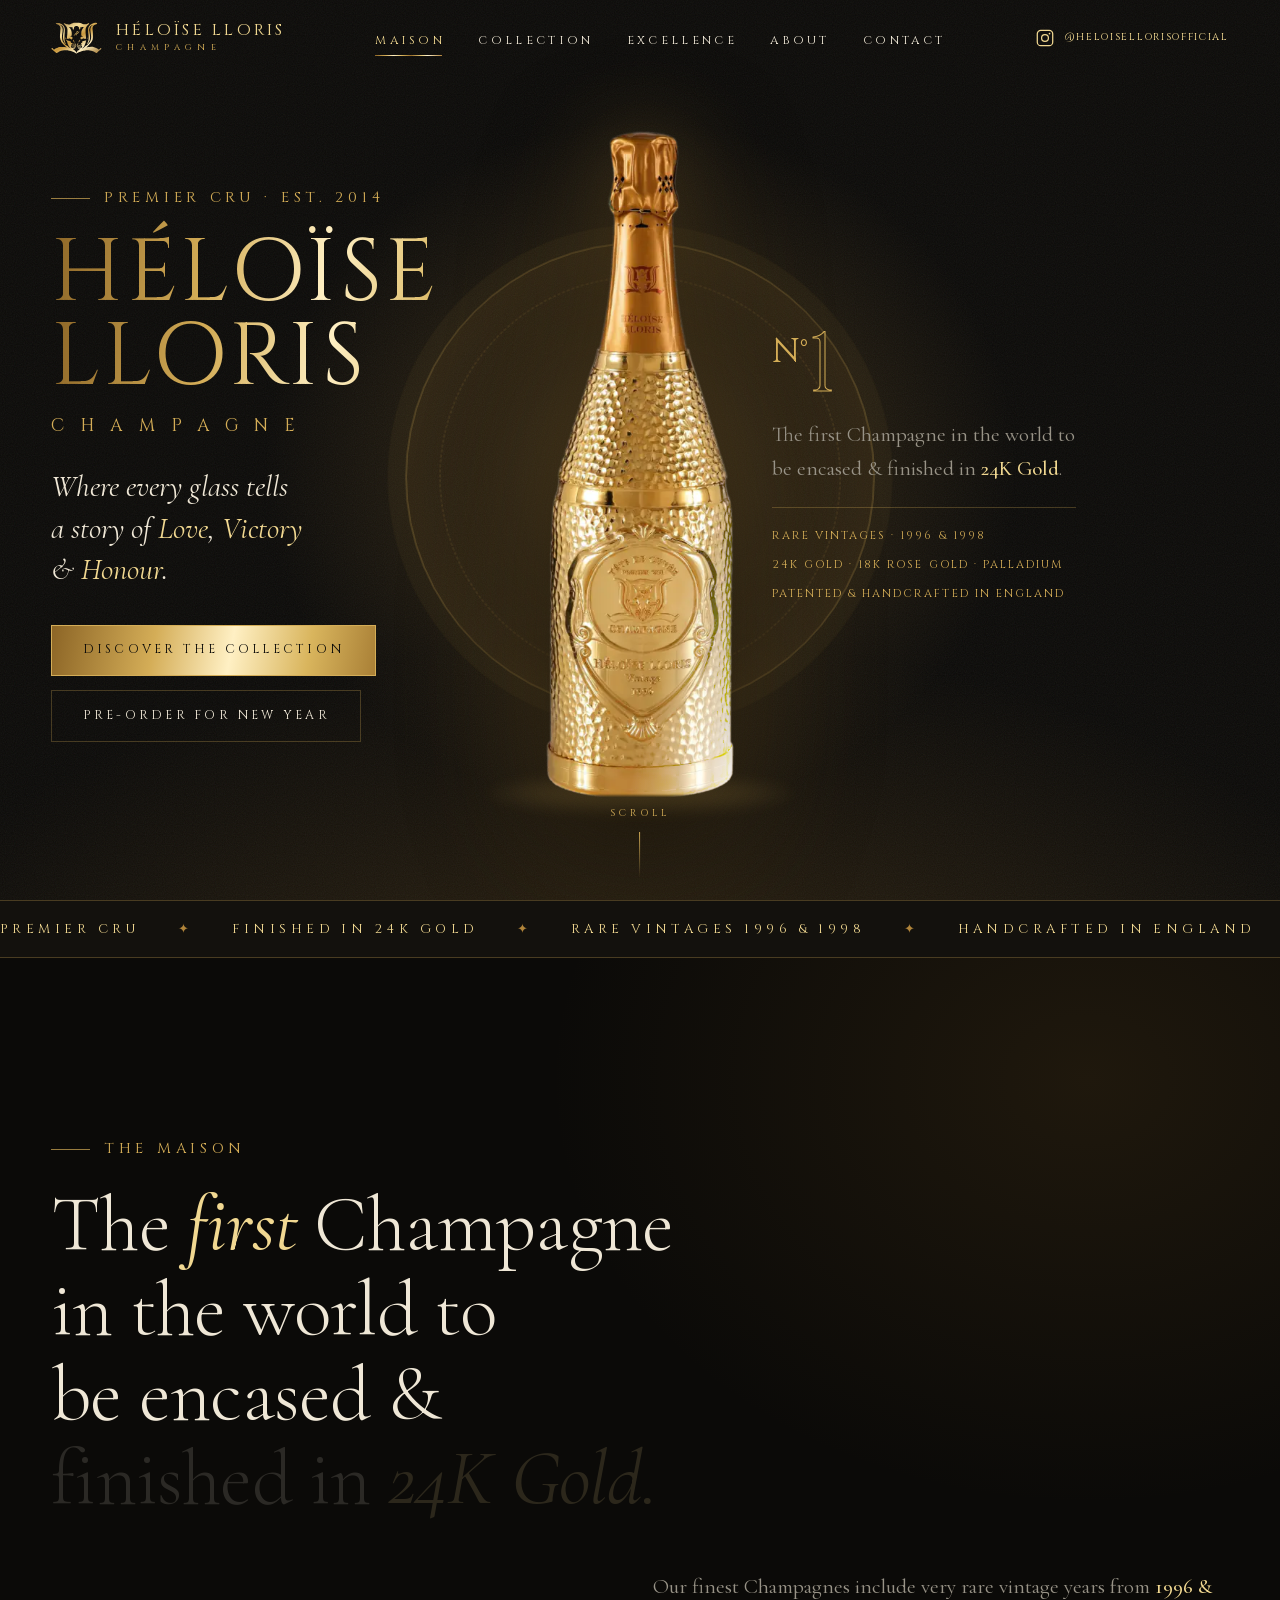
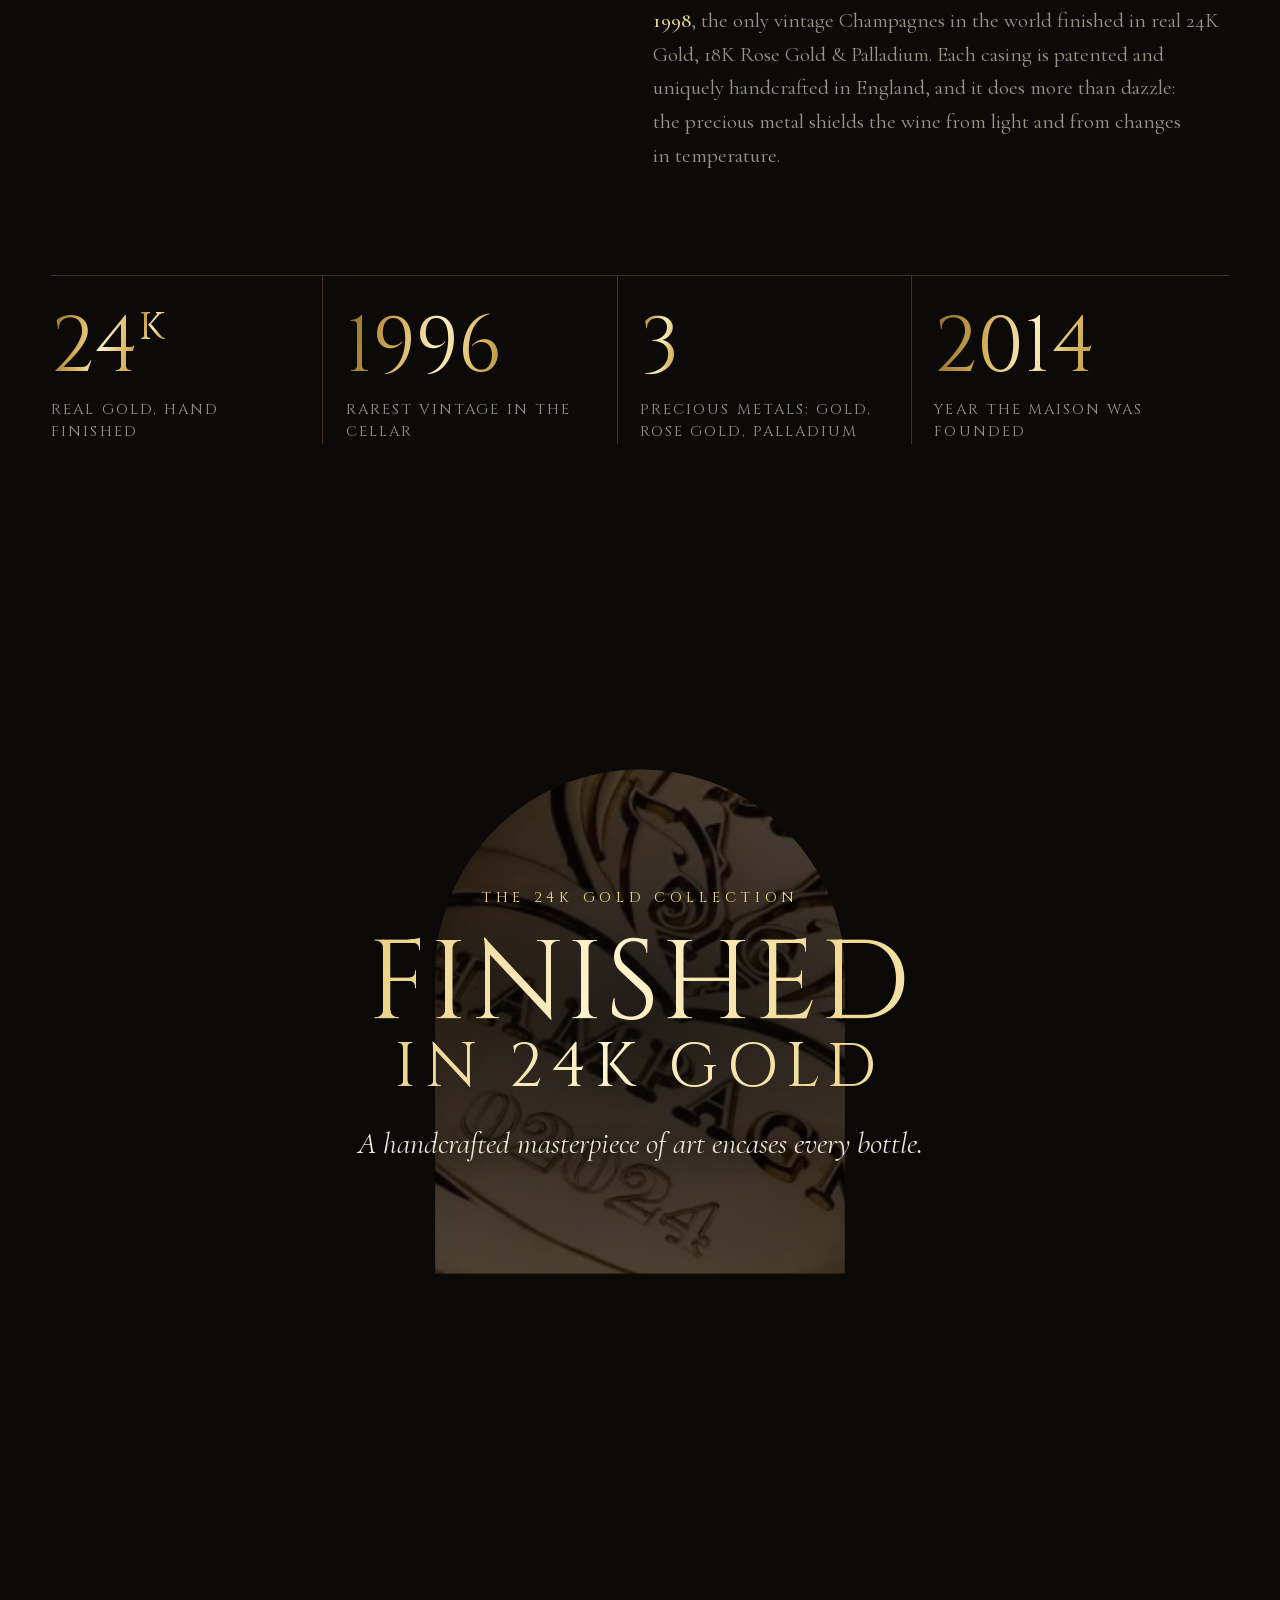
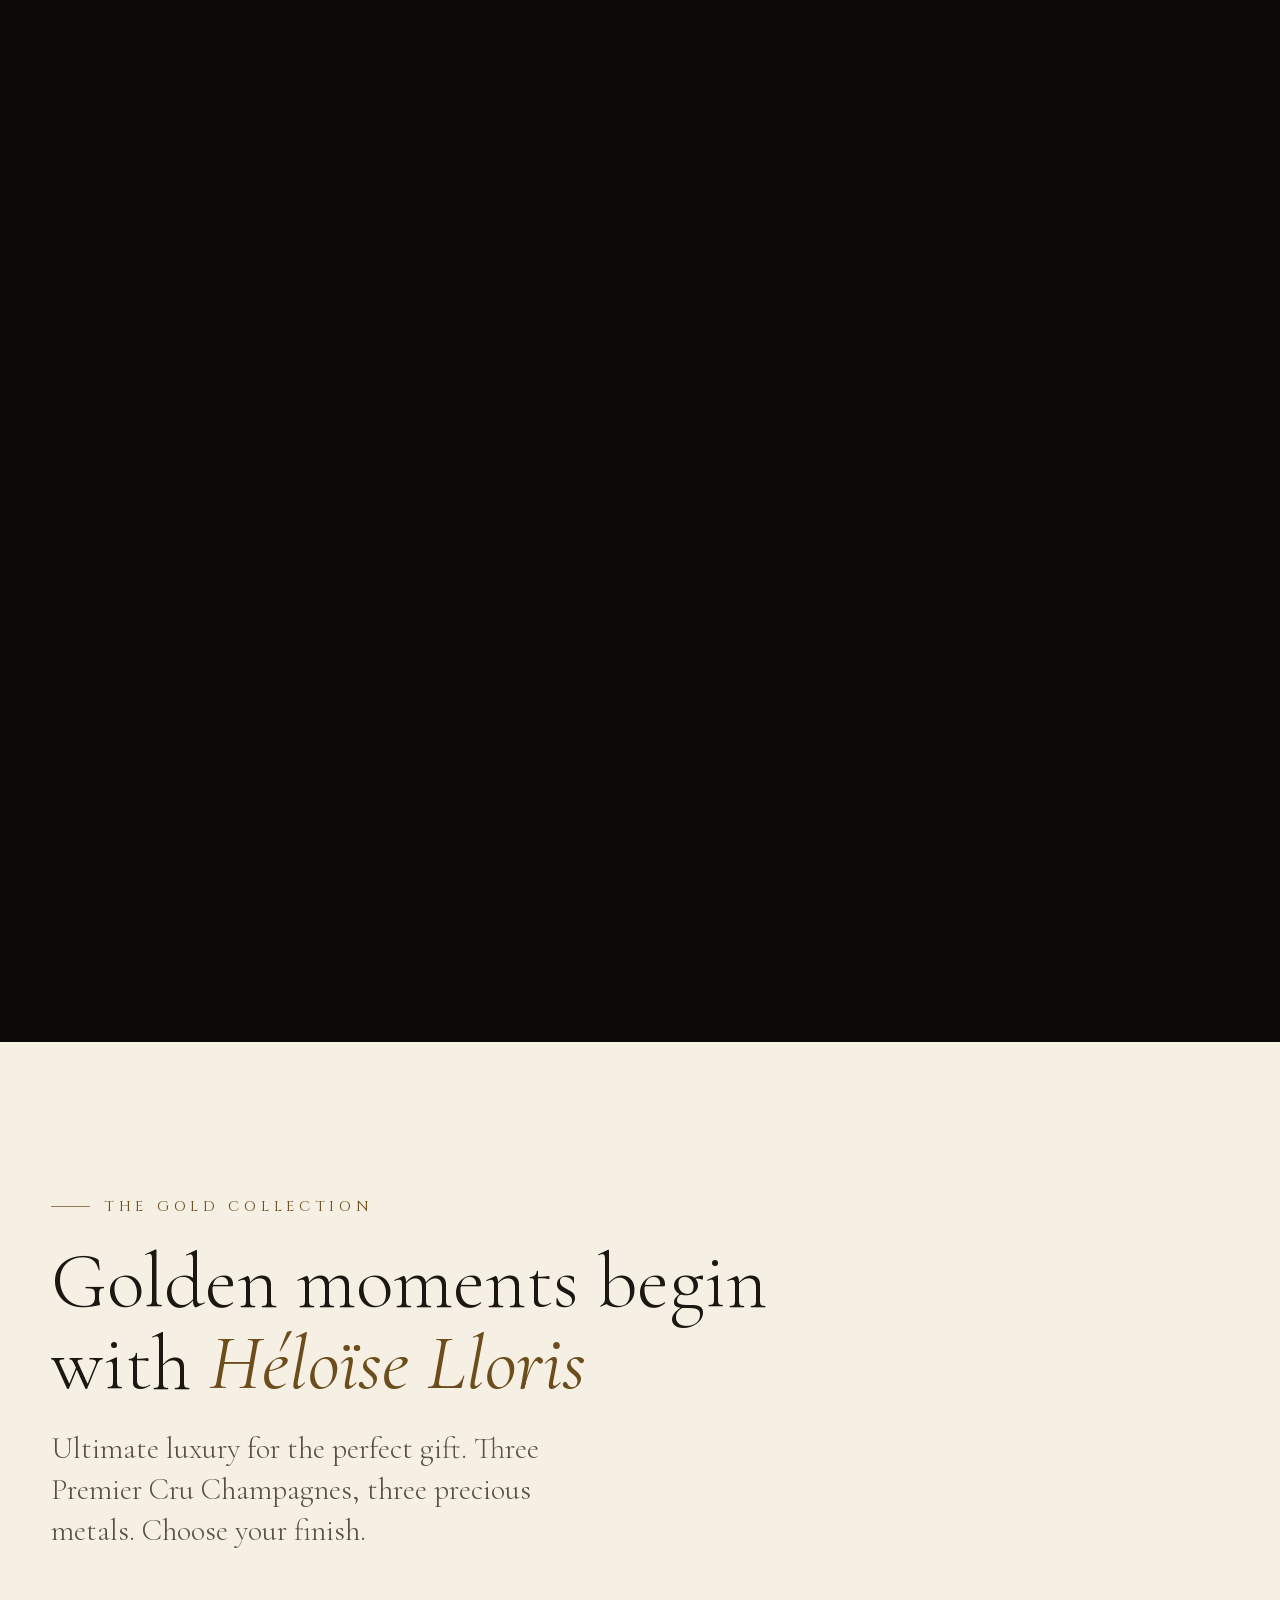
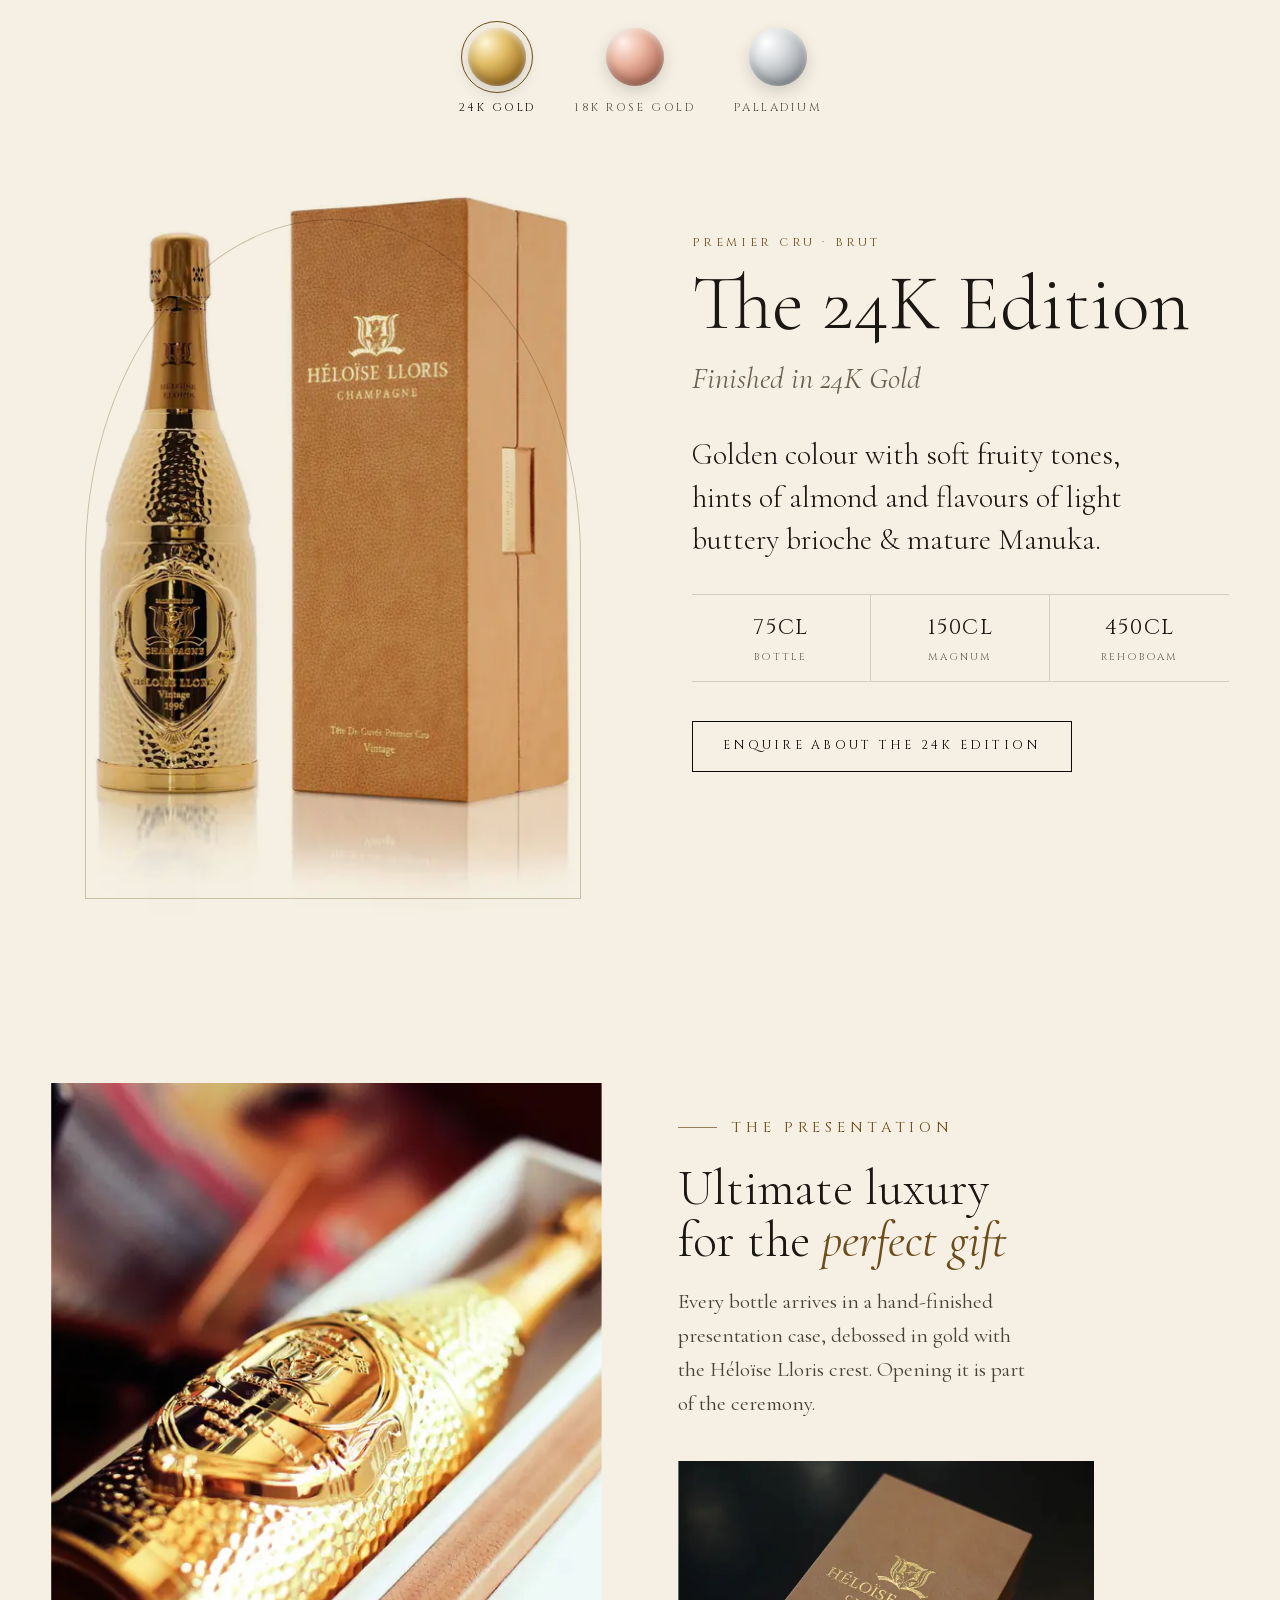
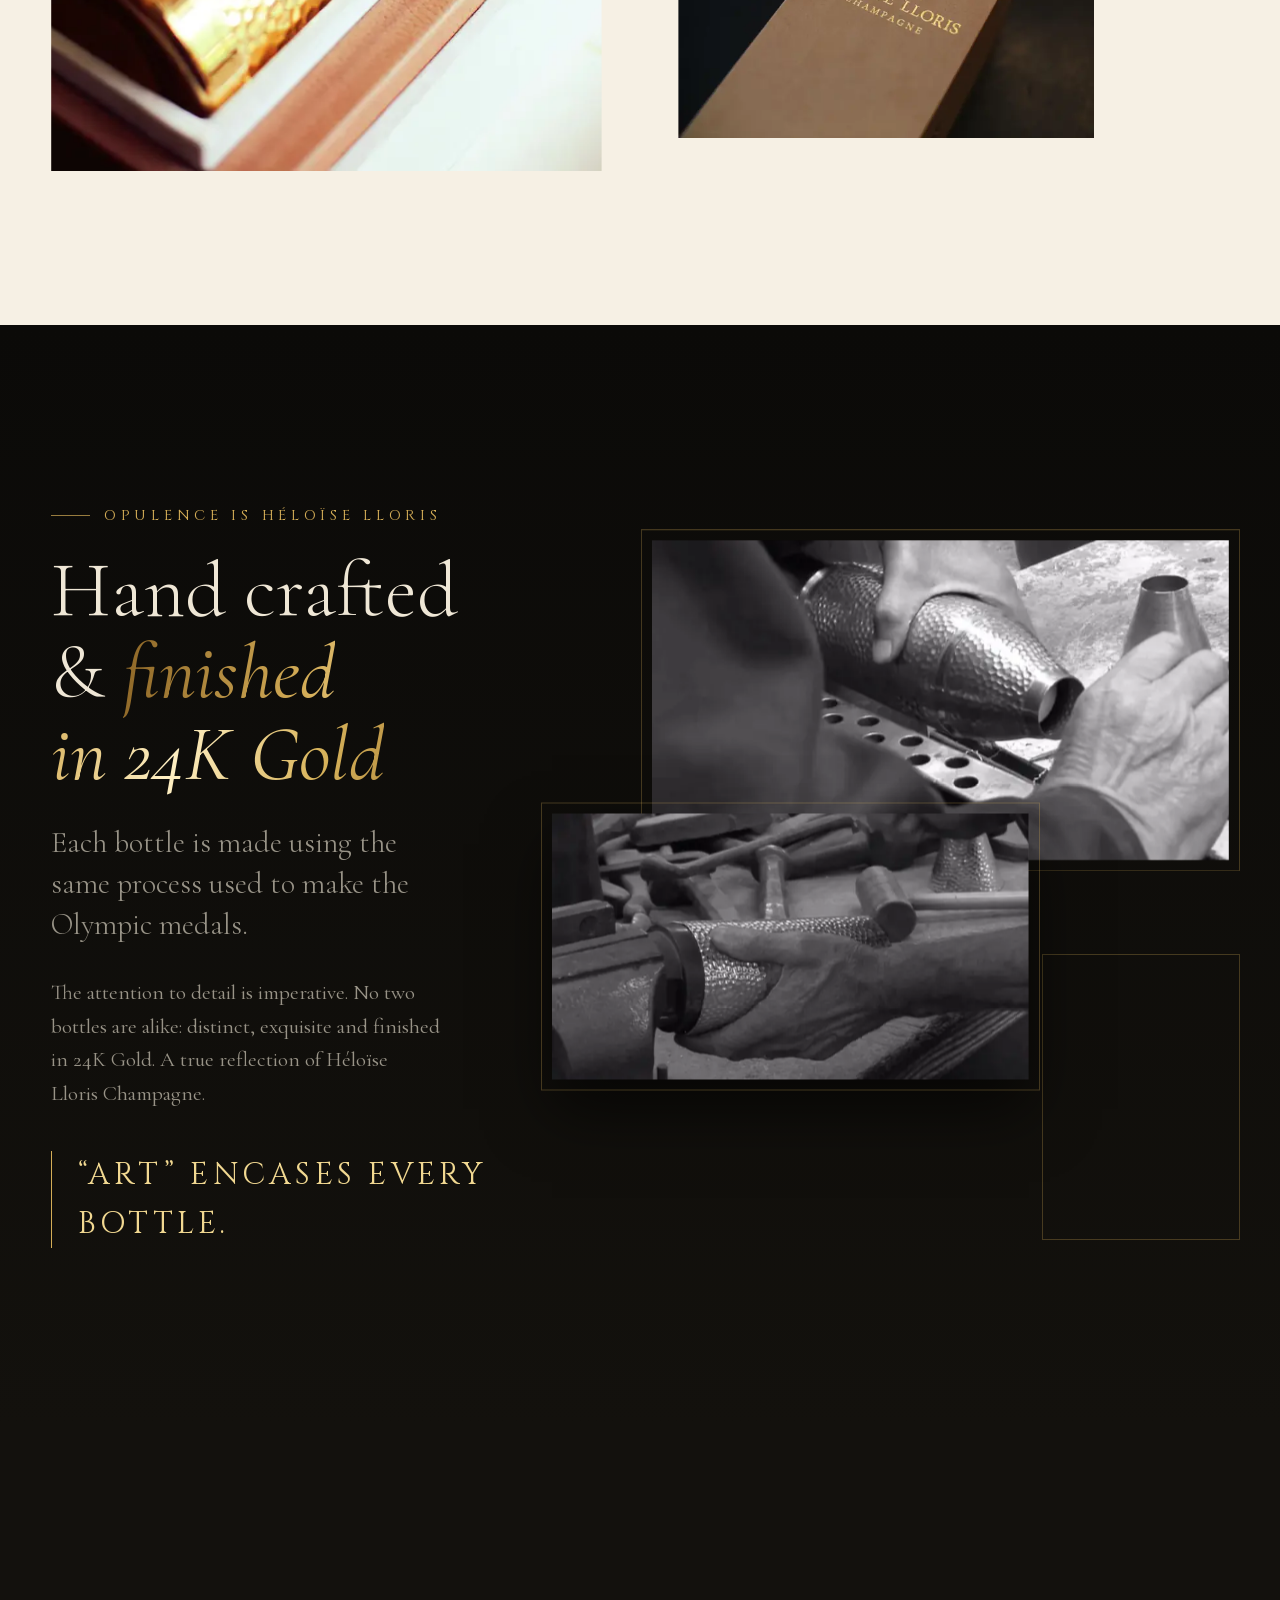
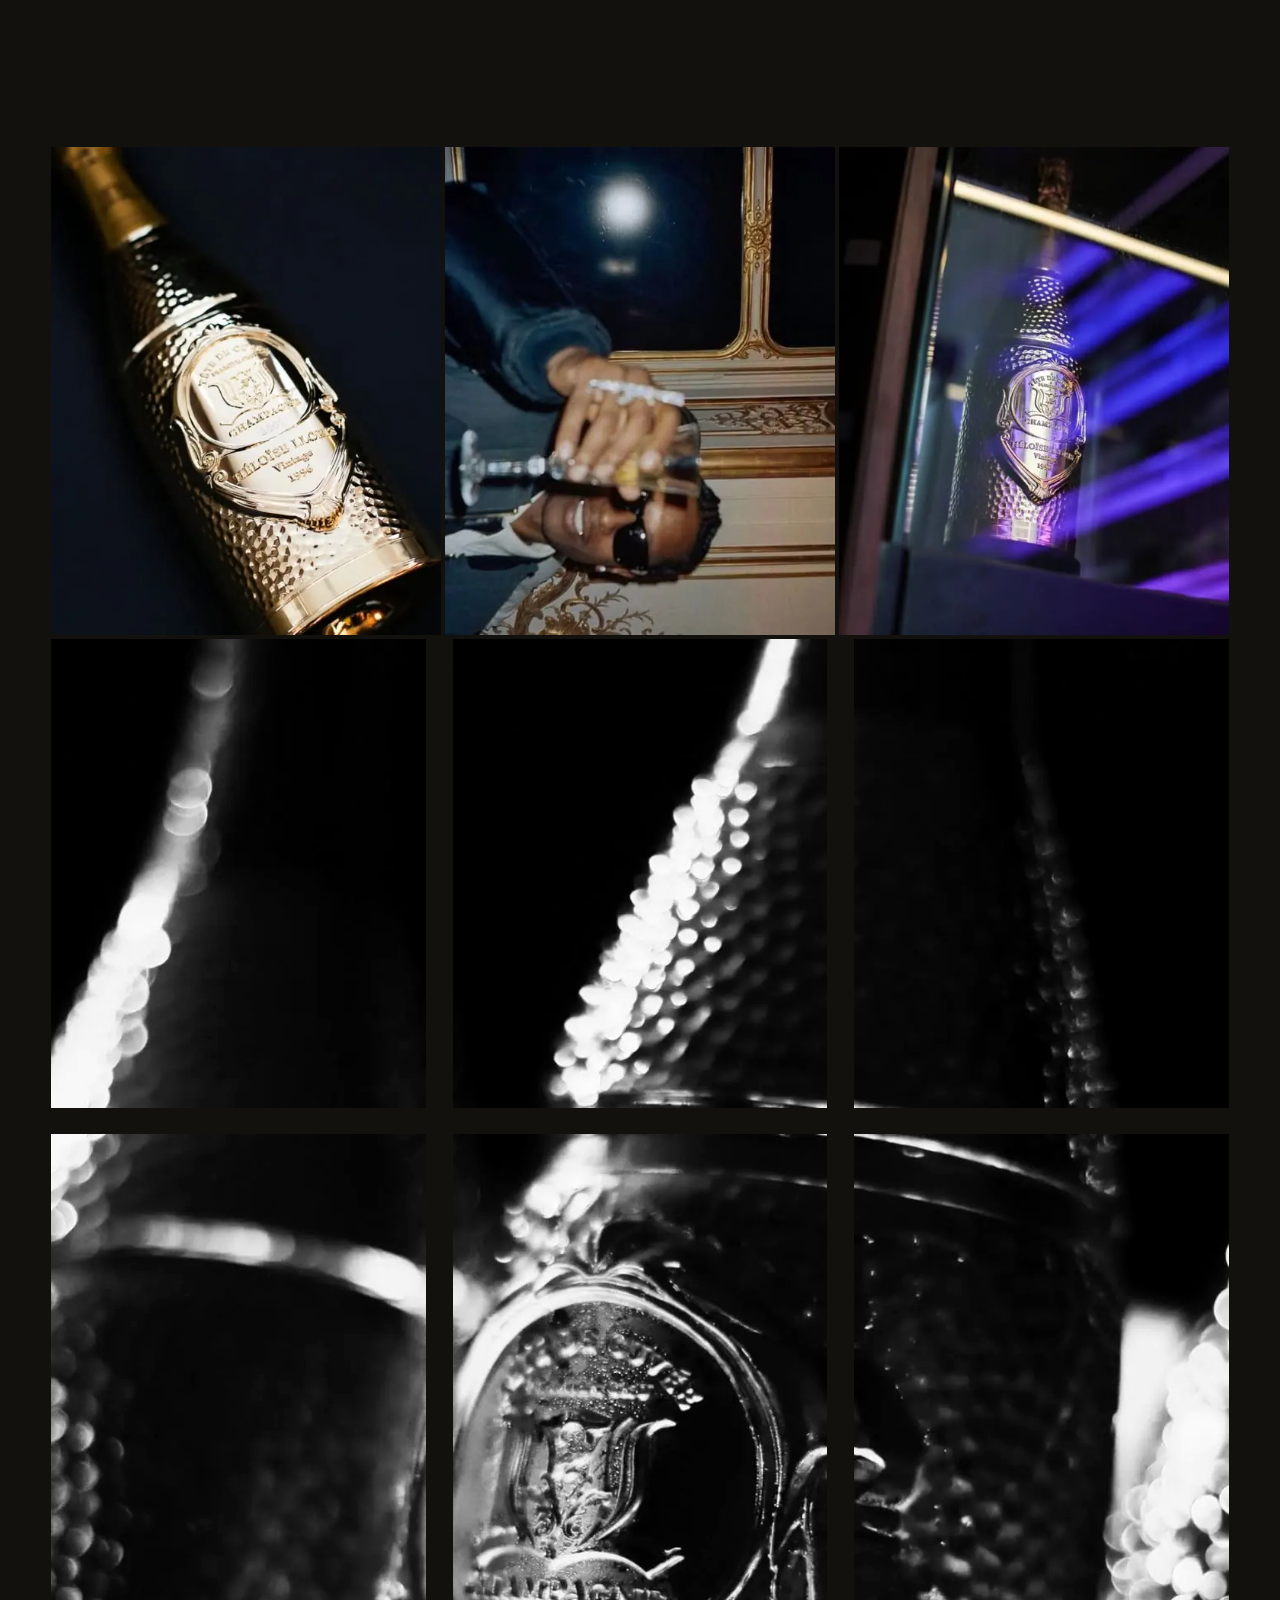
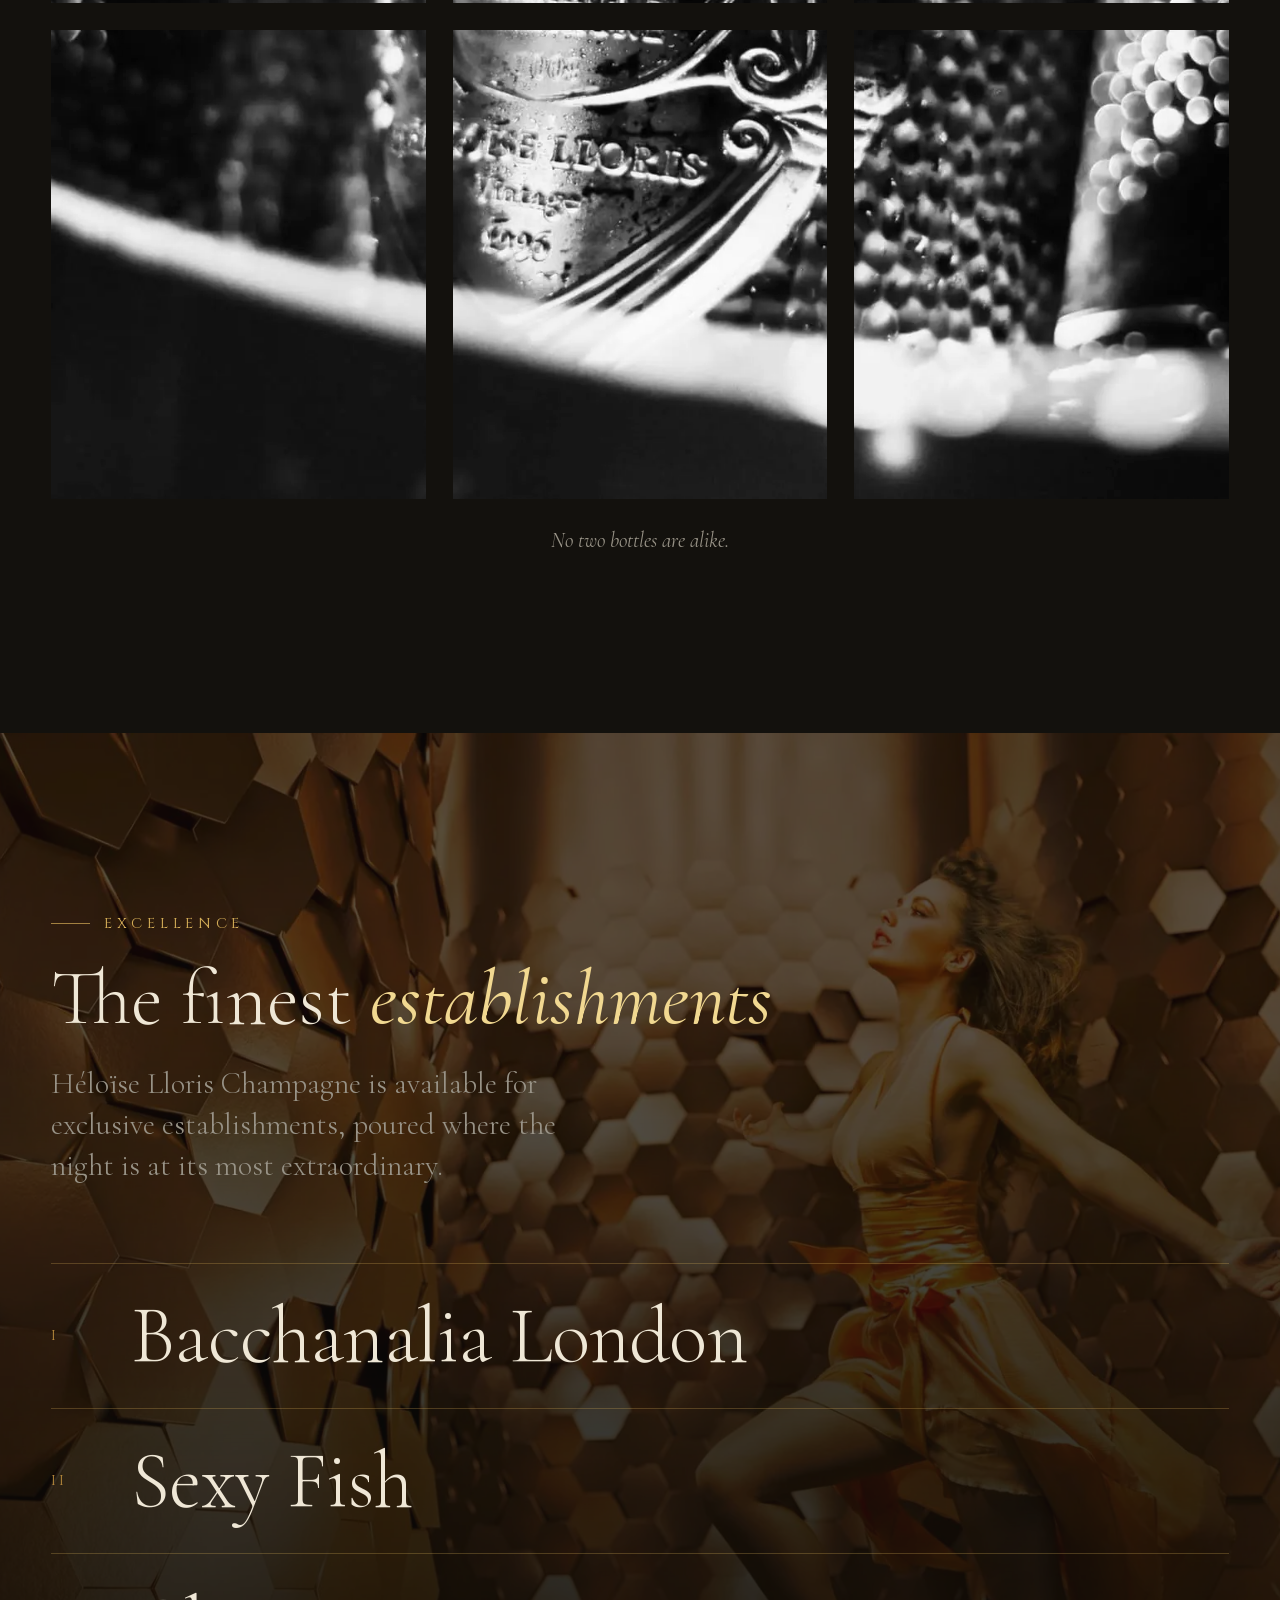
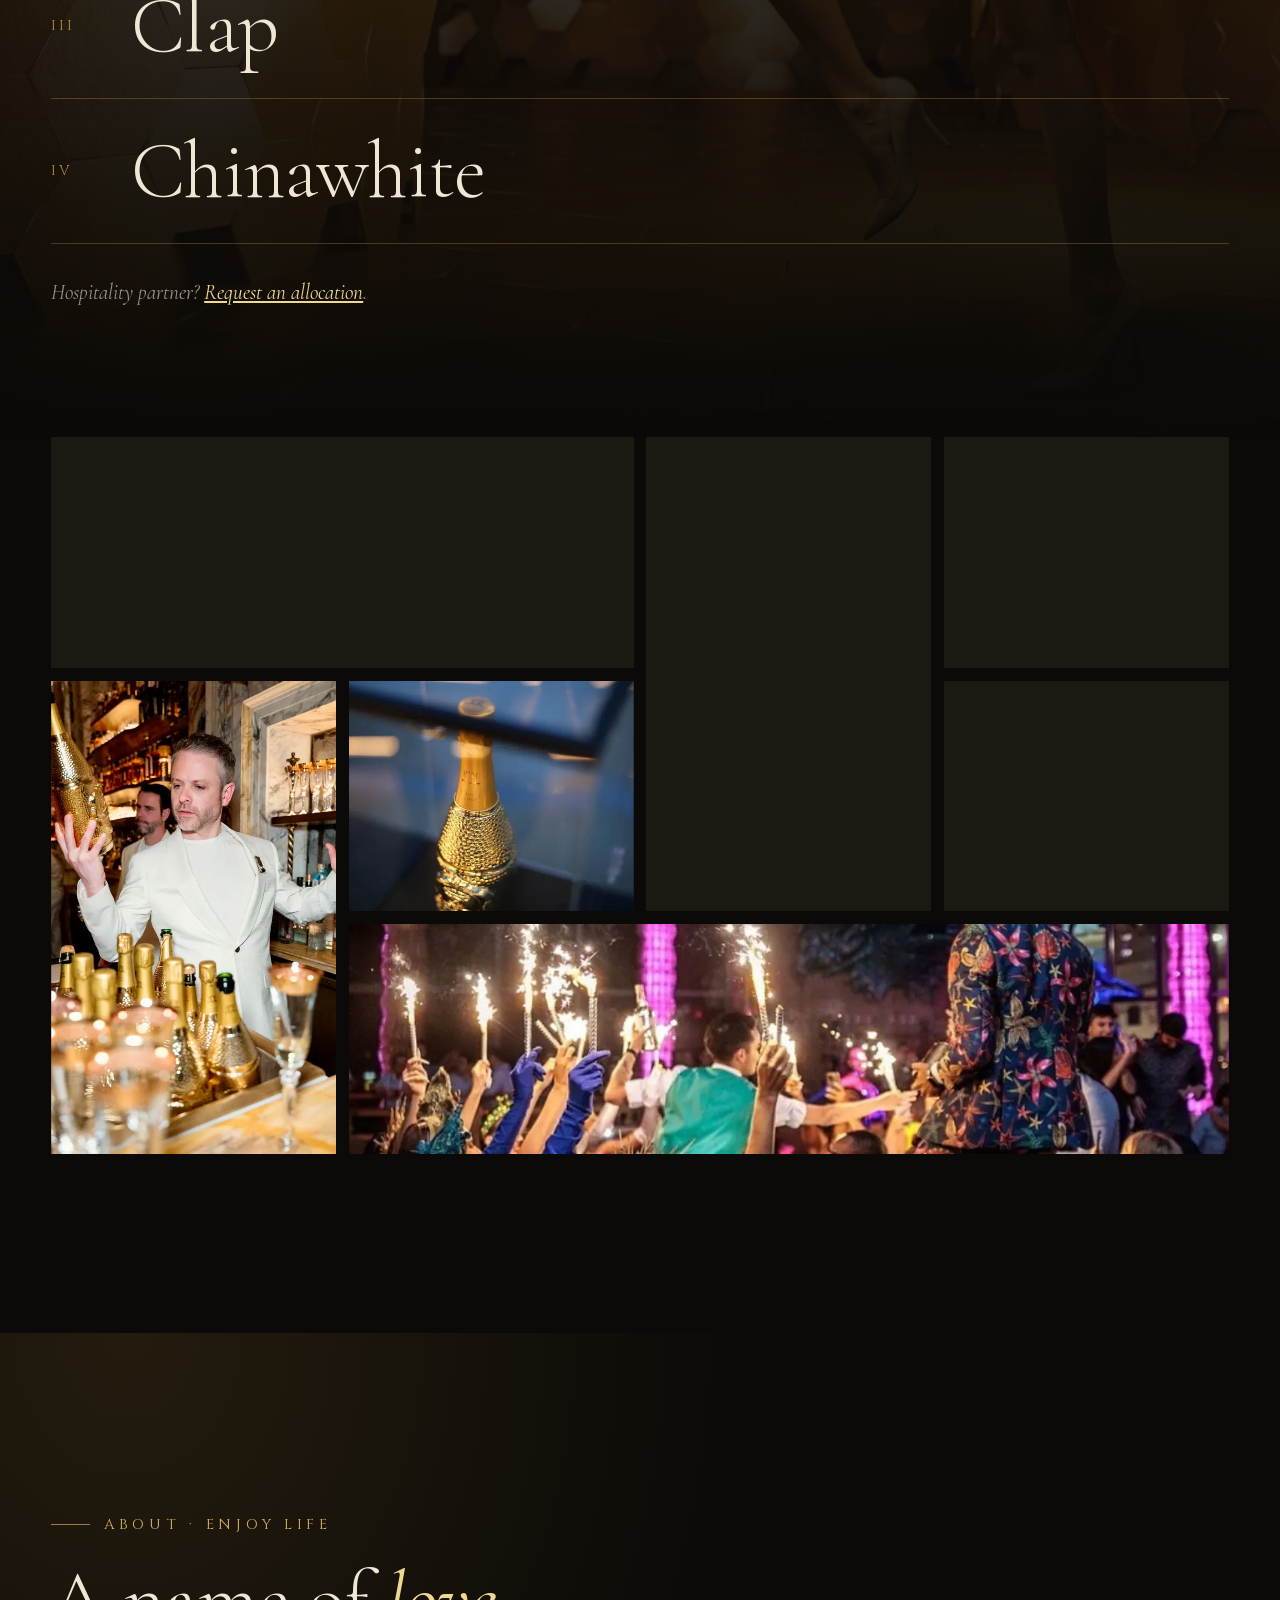
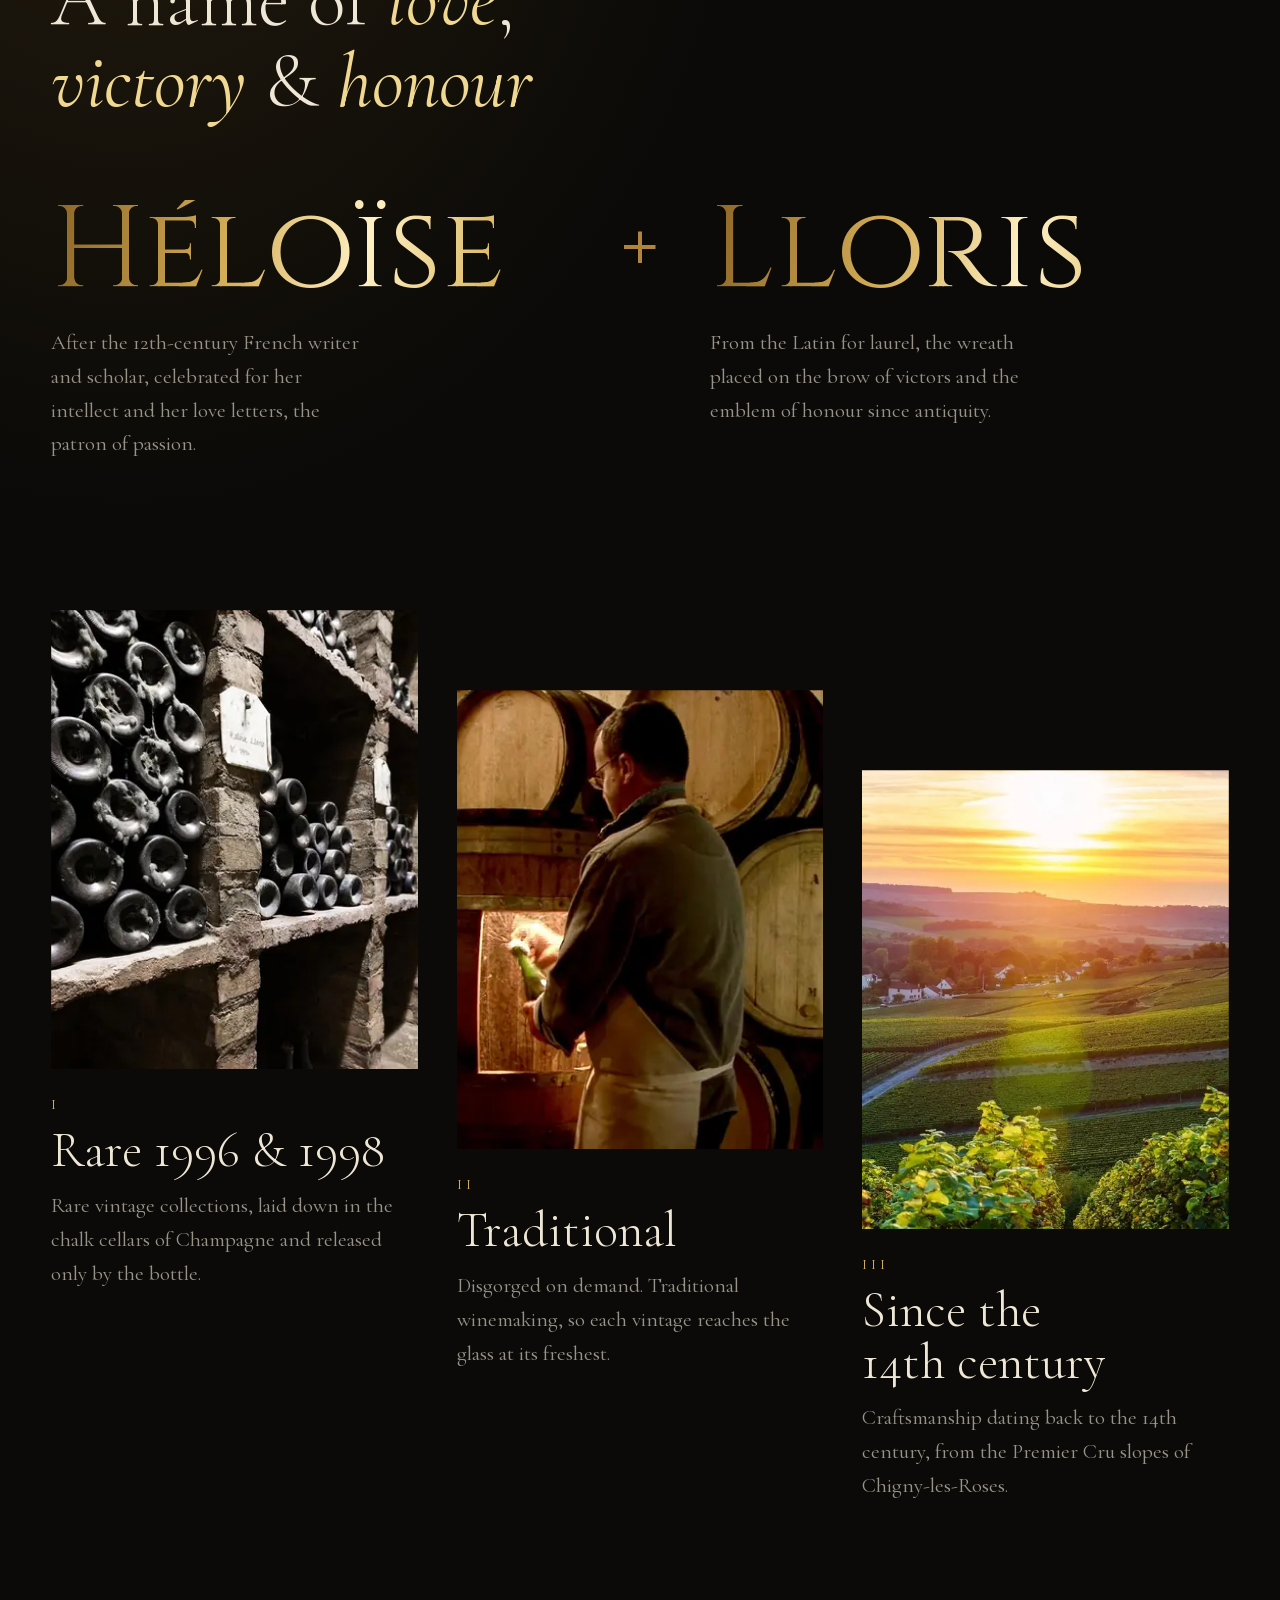
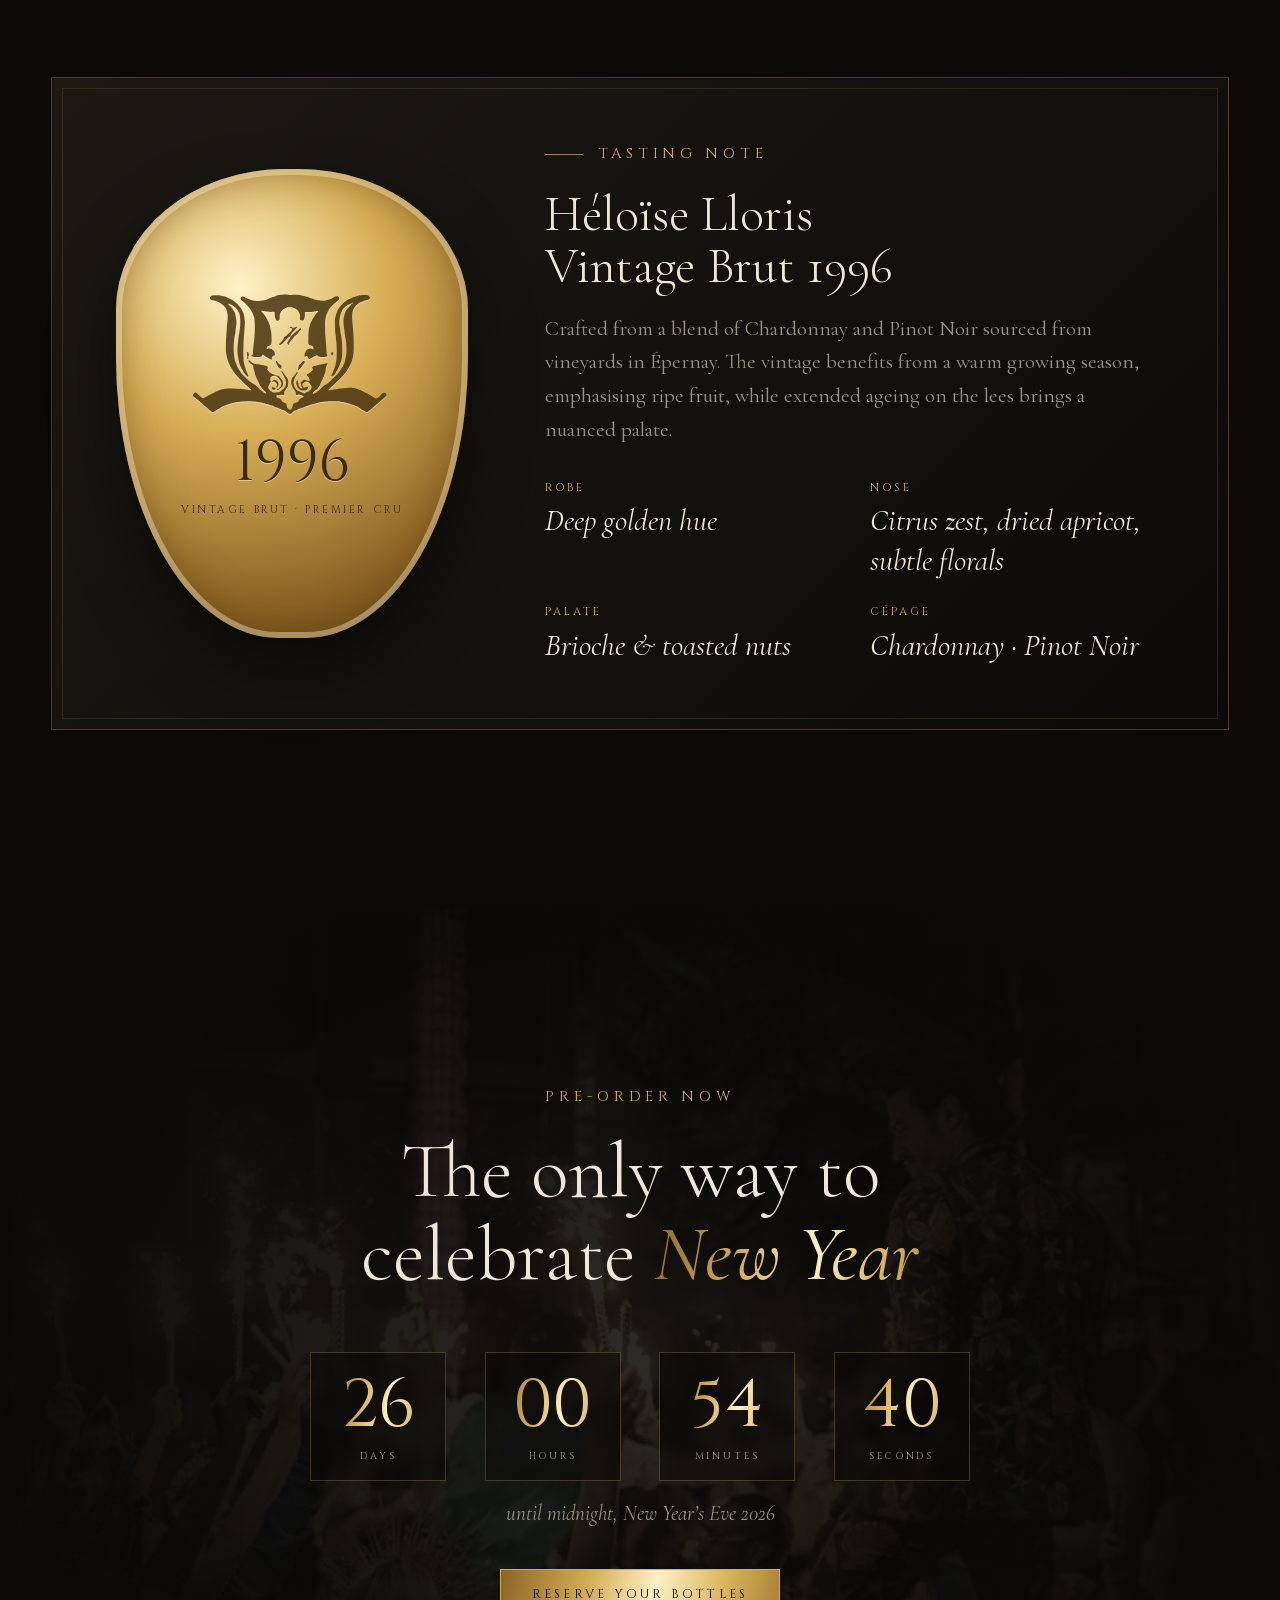
==== commit 4fb9703d: "Replace the Instagram mosaic caption with 'No two bottles are alike.'" ====
--- a/index.html
+++ b/index.html
@@ -247,7 +247,7 @@
         <img src="assets/img/ig-11.webp" width="450" height="563" alt="" loading="lazy" decoding="async">
         <img src="assets/img/ig-12.webp" width="450" height="563" alt="" loading="lazy" decoding="async">
       </div>
-      <p class="puzzle__caption" data-reveal>Nine posts, one picture. Scroll to let it come together.</p>
+      <p class="puzzle__caption" data-reveal>No two bottles are alike.</p>
     </div>
   </section>
 
--- a/assets/css/site.css
+++ b/assets/css/site.css
@@ -236,7 +236,7 @@
 @keyframes rise { from { transform: translateY(40%); } to { transform: none; } }
 @keyframes fade { from { opacity: 0; transform: translateY(1rem); } to { opacity: 1; transform: none; } }
 
-.hero__bottle { grid-area: bottle; position: relative; margin: 0; isolation: isolate; height: min(80svh, 860px); aspect-ratio: 420 / 1491; animation: bottle-in 1.8s var(--ease) both; }
+.hero__bottle { grid-area: bottle; position: relative; margin: 0; isolation: isolate; height: min(74svh, 820px); aspect-ratio: 420 / 1491; animation: bottle-in 1.8s var(--ease) both; }
 .hero__bottle img { width: 100%; height: 100%; object-fit: contain; filter: drop-shadow(0 40px 60px rgb(0 0 0 / .7)) drop-shadow(0 0 40px color-mix(in oklab, var(--gold-3) 35%, transparent)); animation: float 9s ease-in-out 1.8s infinite; }
 .hero__bottle .halo { position: absolute; z-index: -1; left: 50%; top: 52%; width: 250%; aspect-ratio: 1; translate: -50% -50%; border-radius: 50%; border: 1px solid color-mix(in oklab, var(--gold-2) 45%, transparent); box-shadow: 0 0 0 18px color-mix(in oklab, var(--gold-2) 5%, transparent), inset 0 0 120px color-mix(in oklab, var(--gold-3) 22%, transparent); animation: halo 2.4s var(--ease) .3s both; }
 .hero__bottle .halo::before { content: ""; position: absolute; inset: 7%; border-radius: 50%; border: 1px dashed color-mix(in oklab, var(--gold-2) 22%, transparent); animation: spin 120s linear infinite; }
